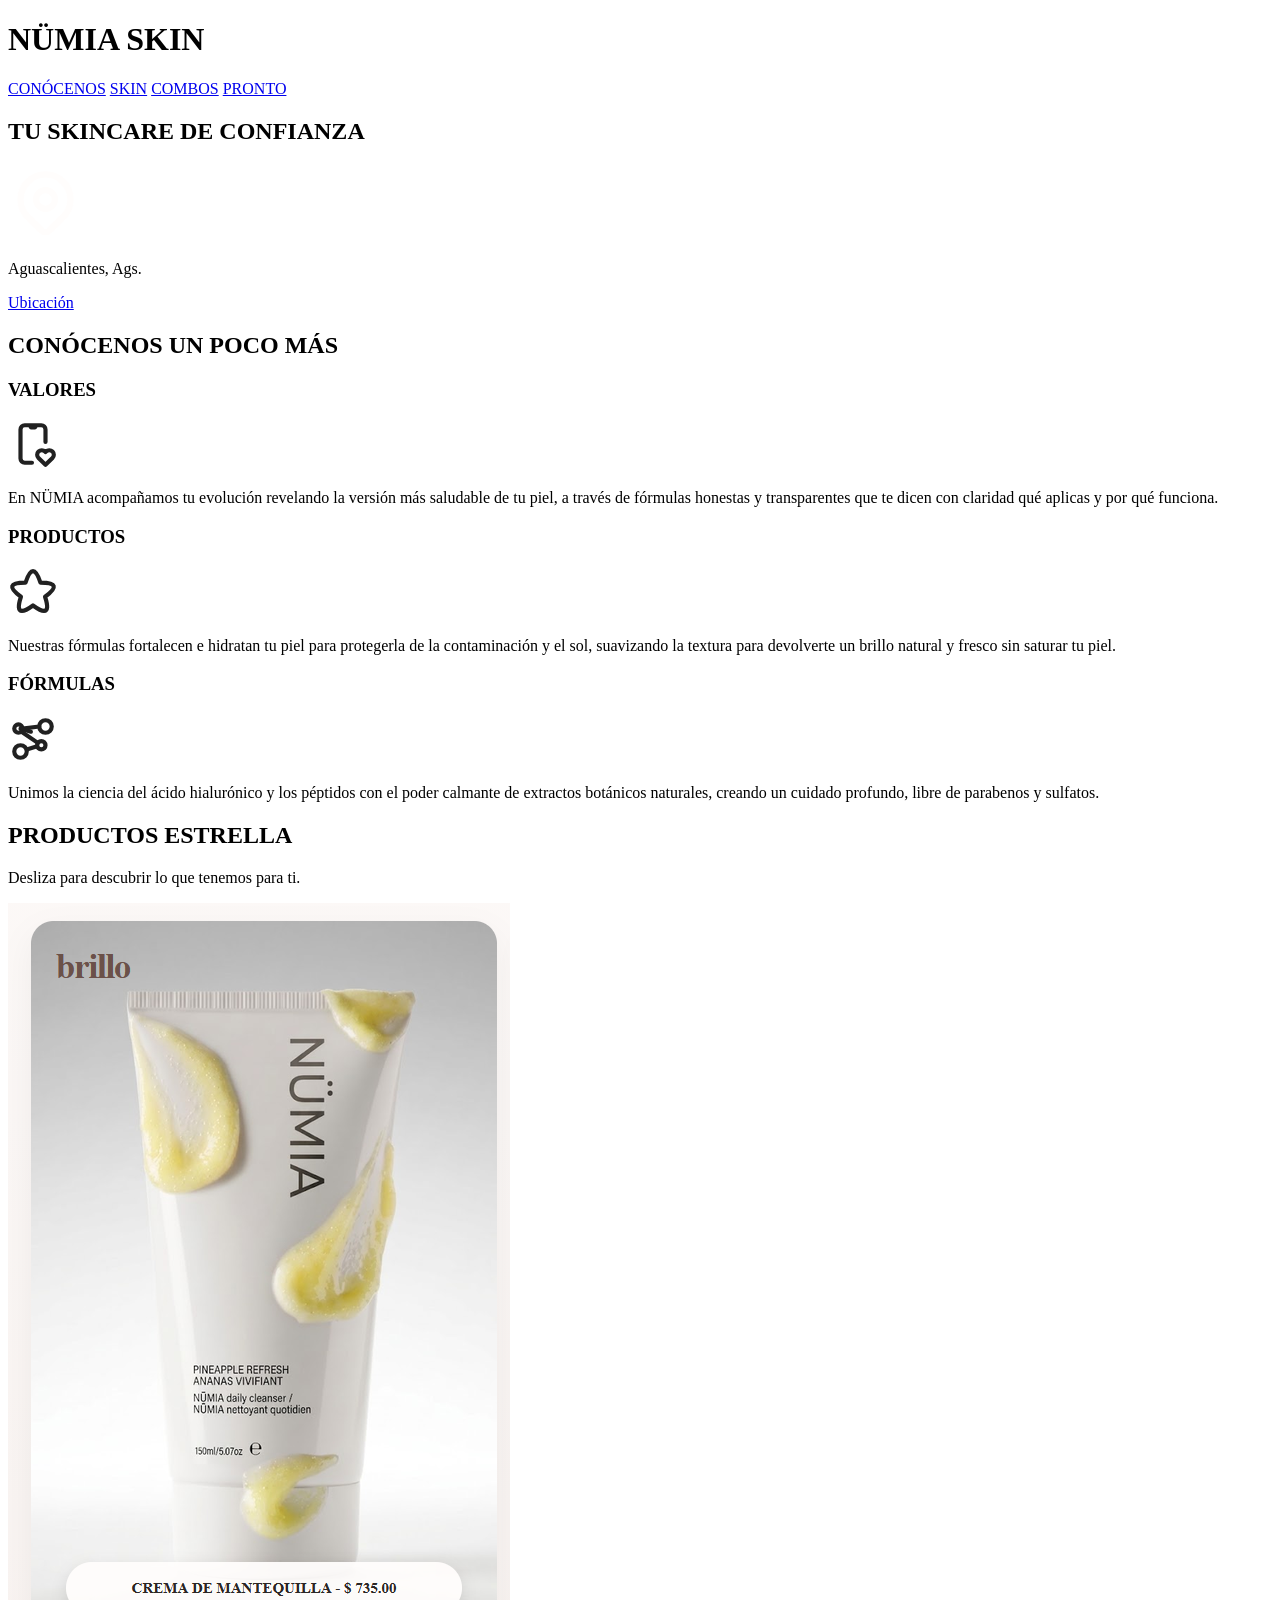
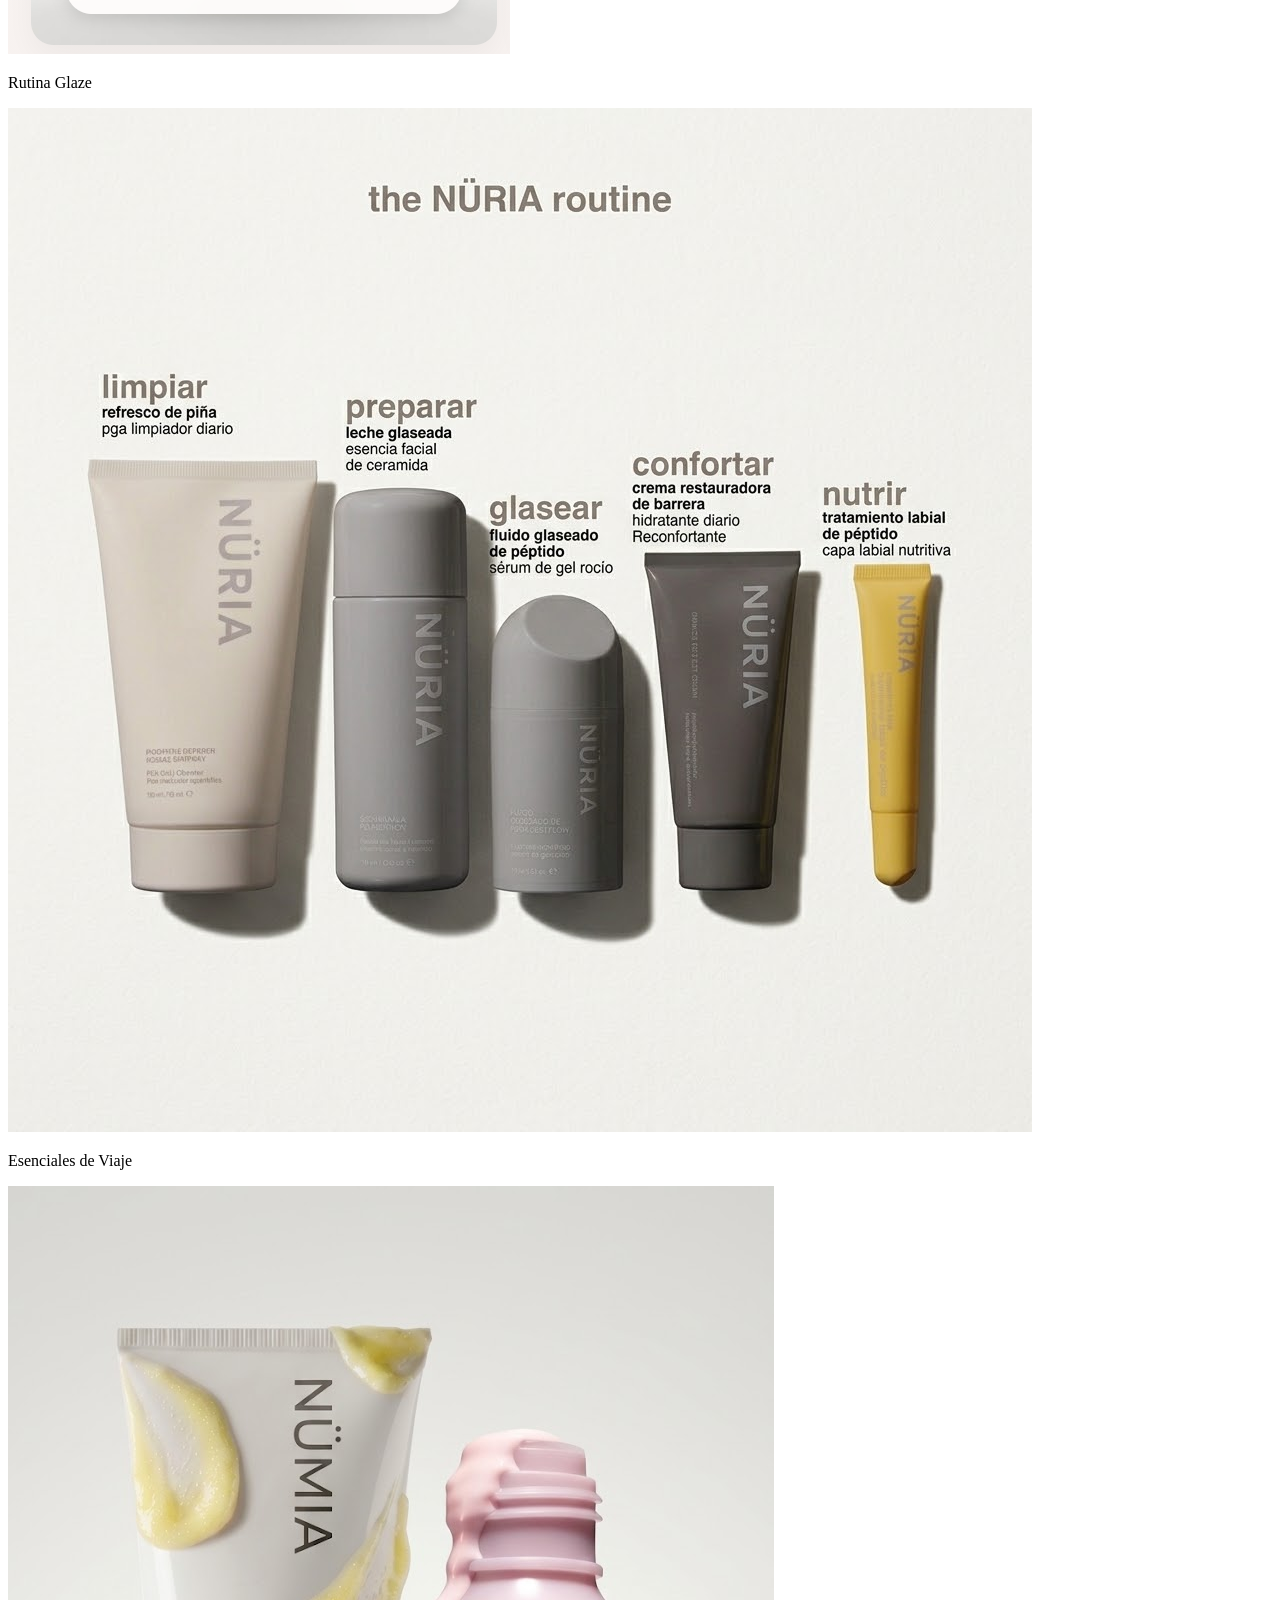
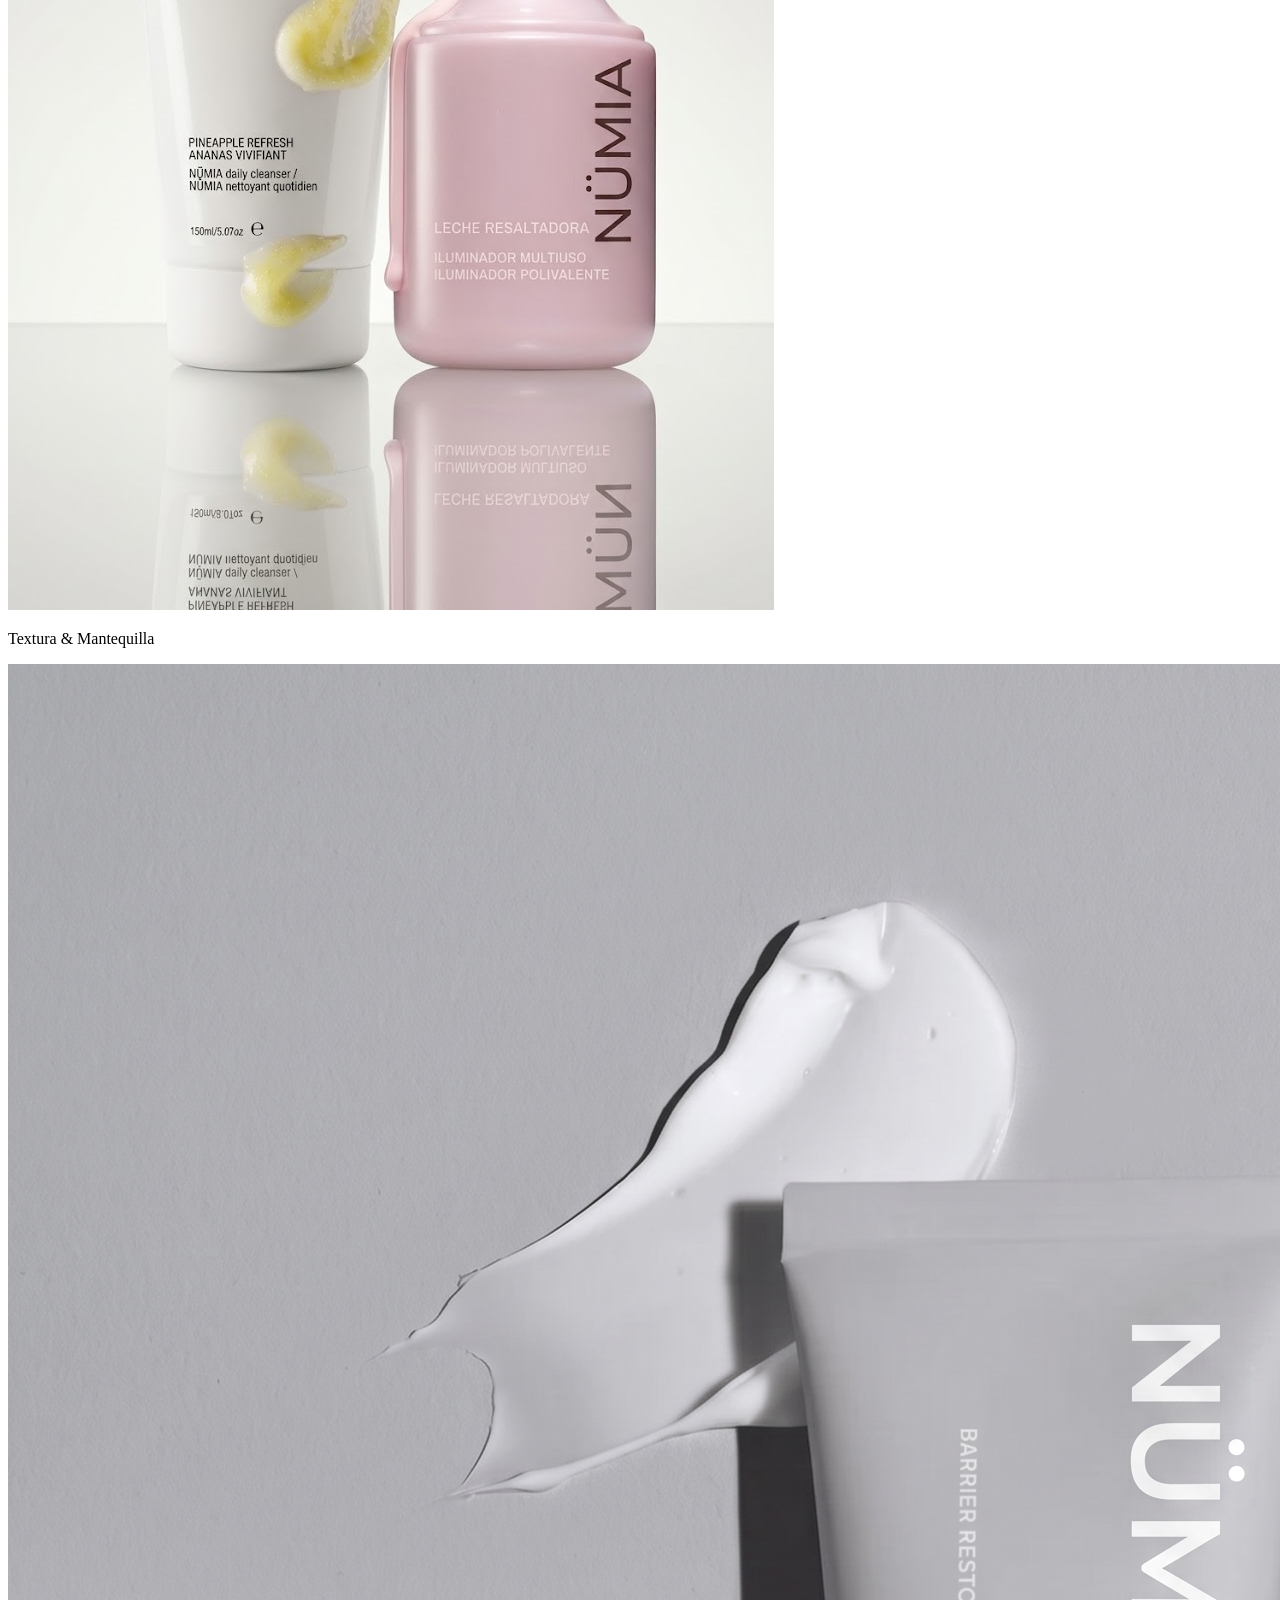
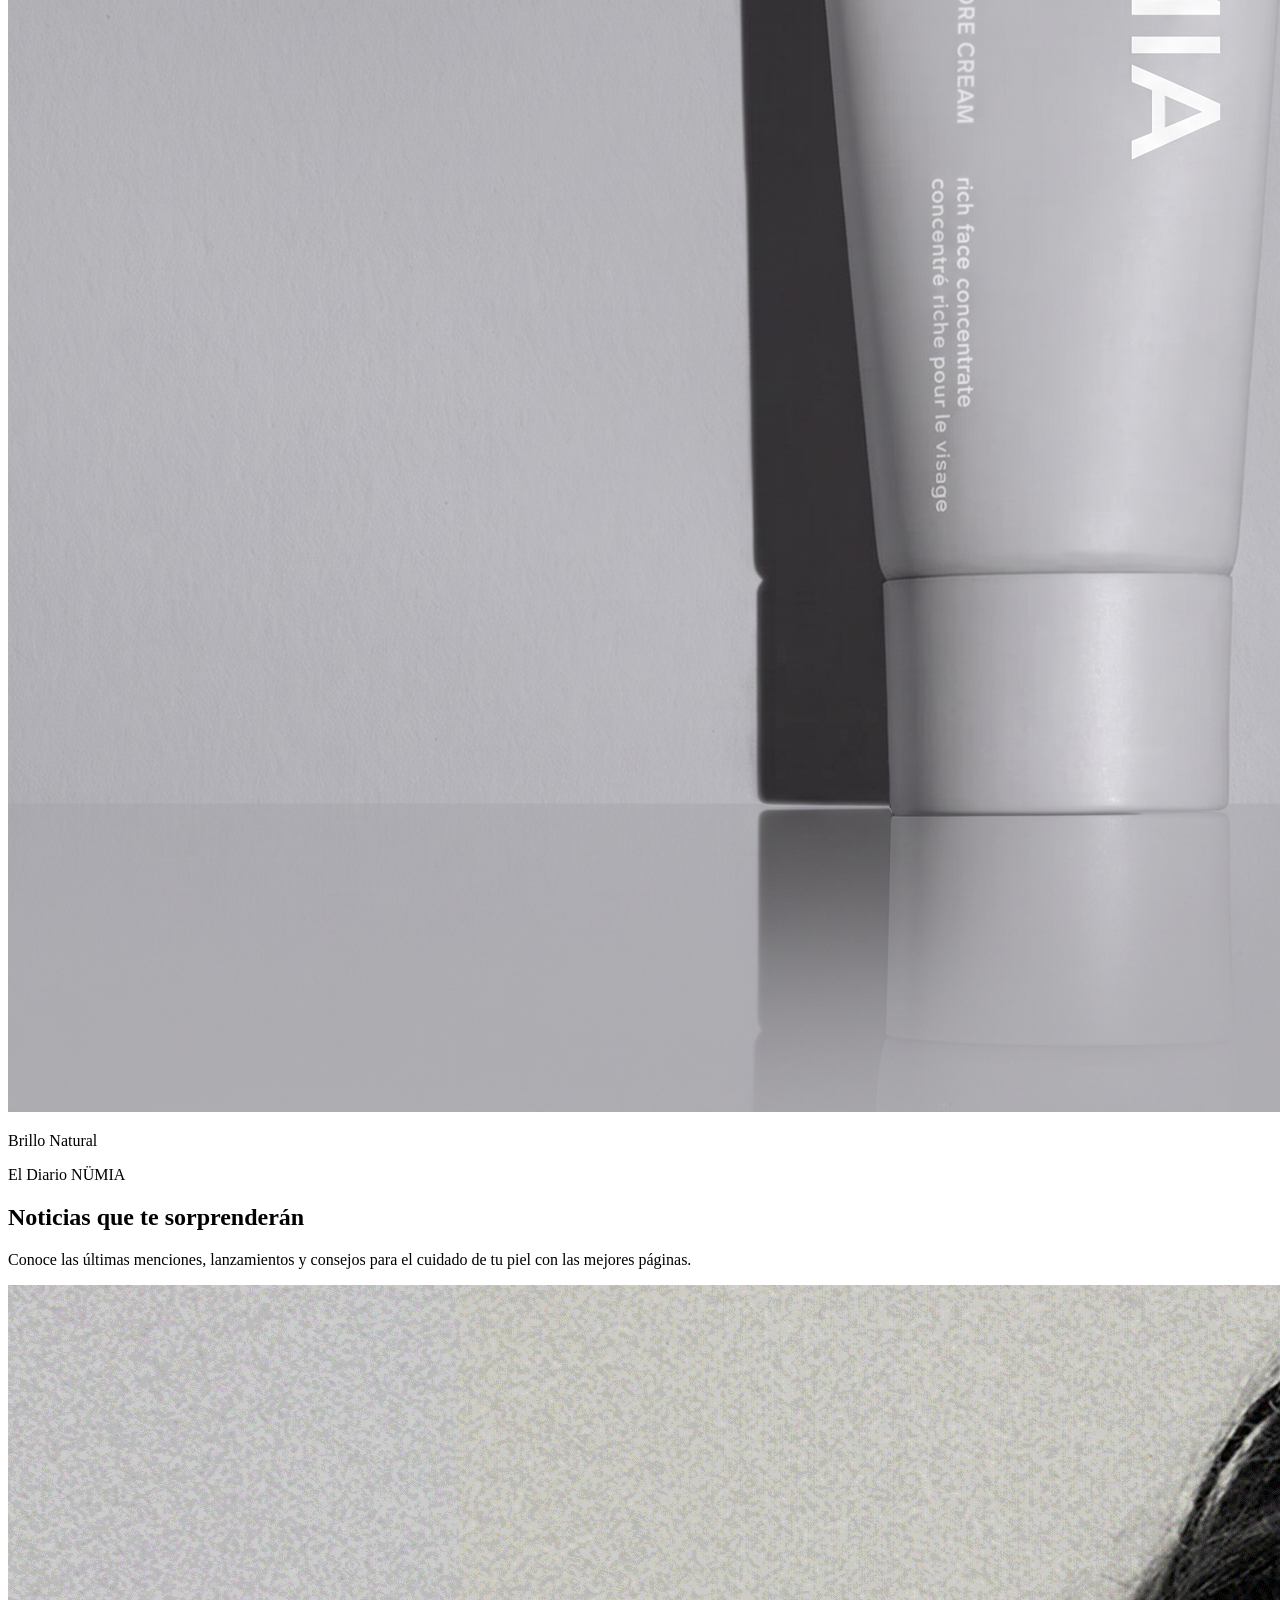
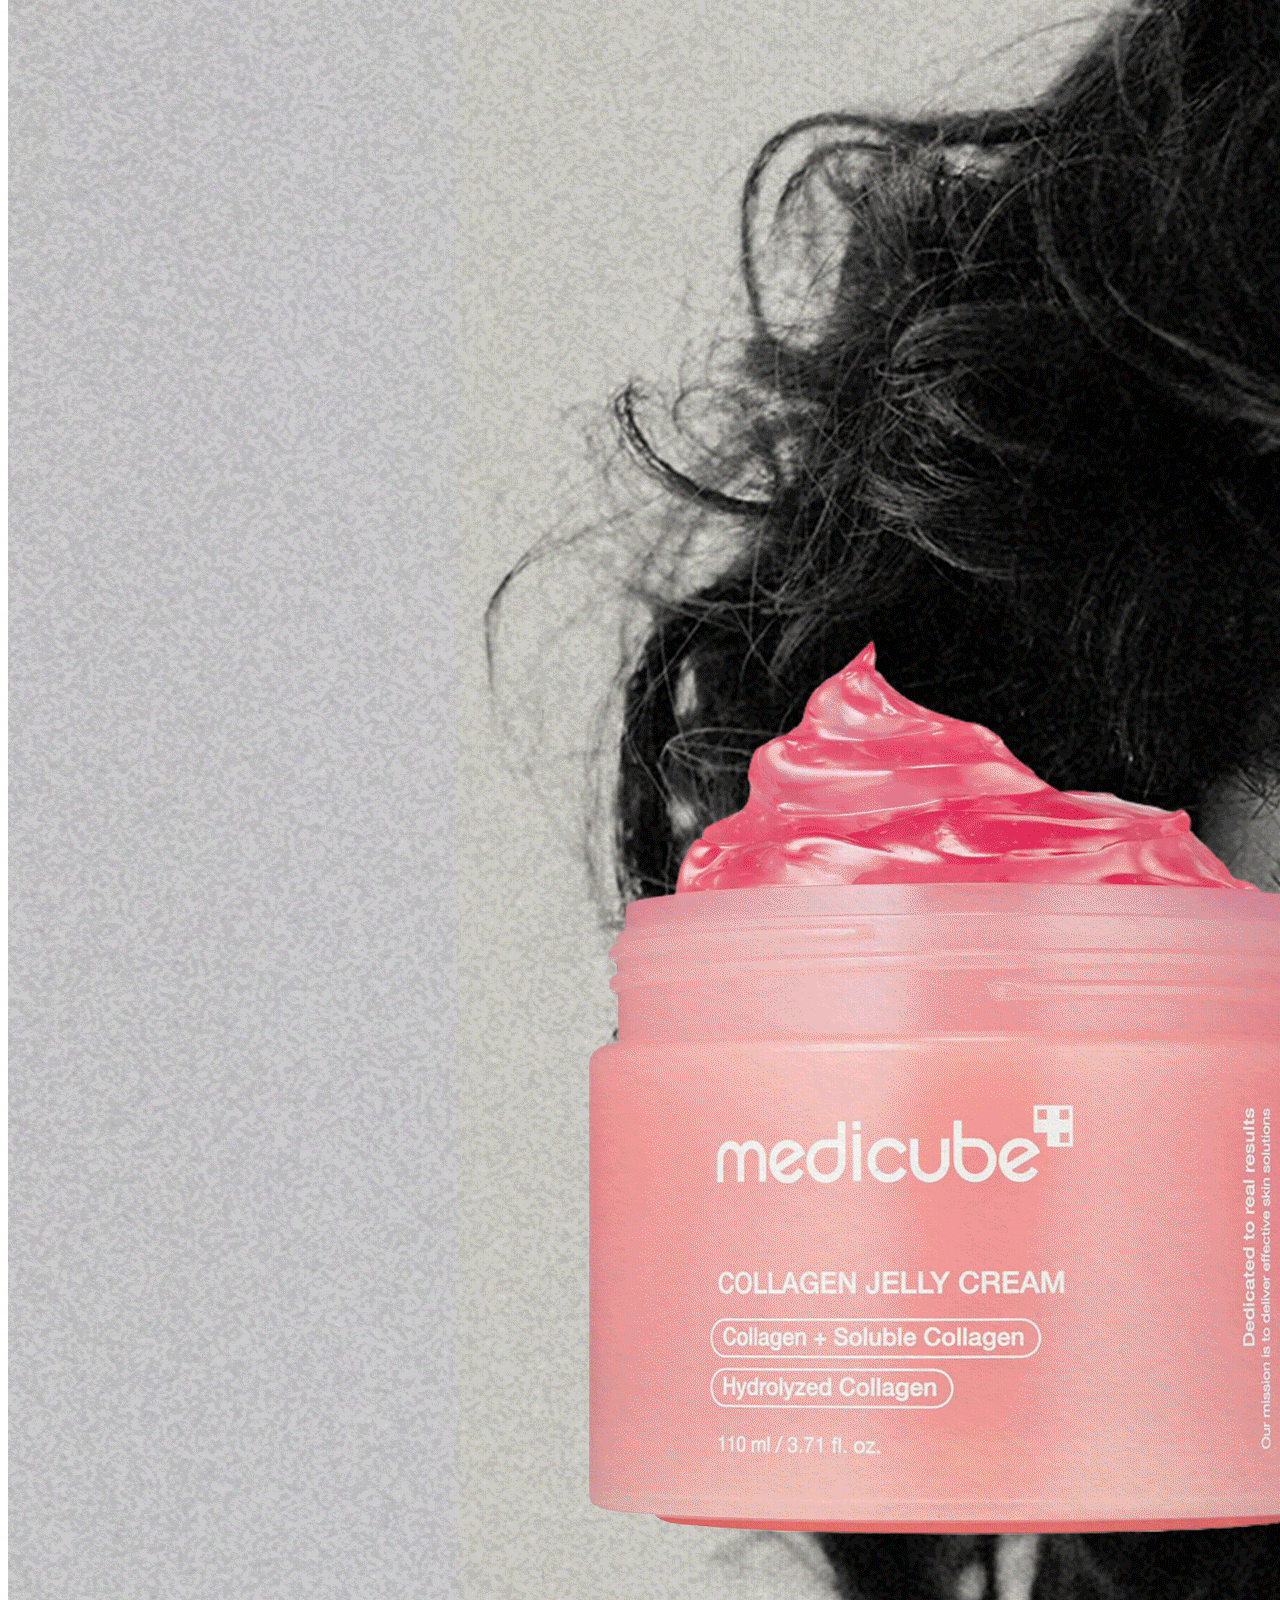
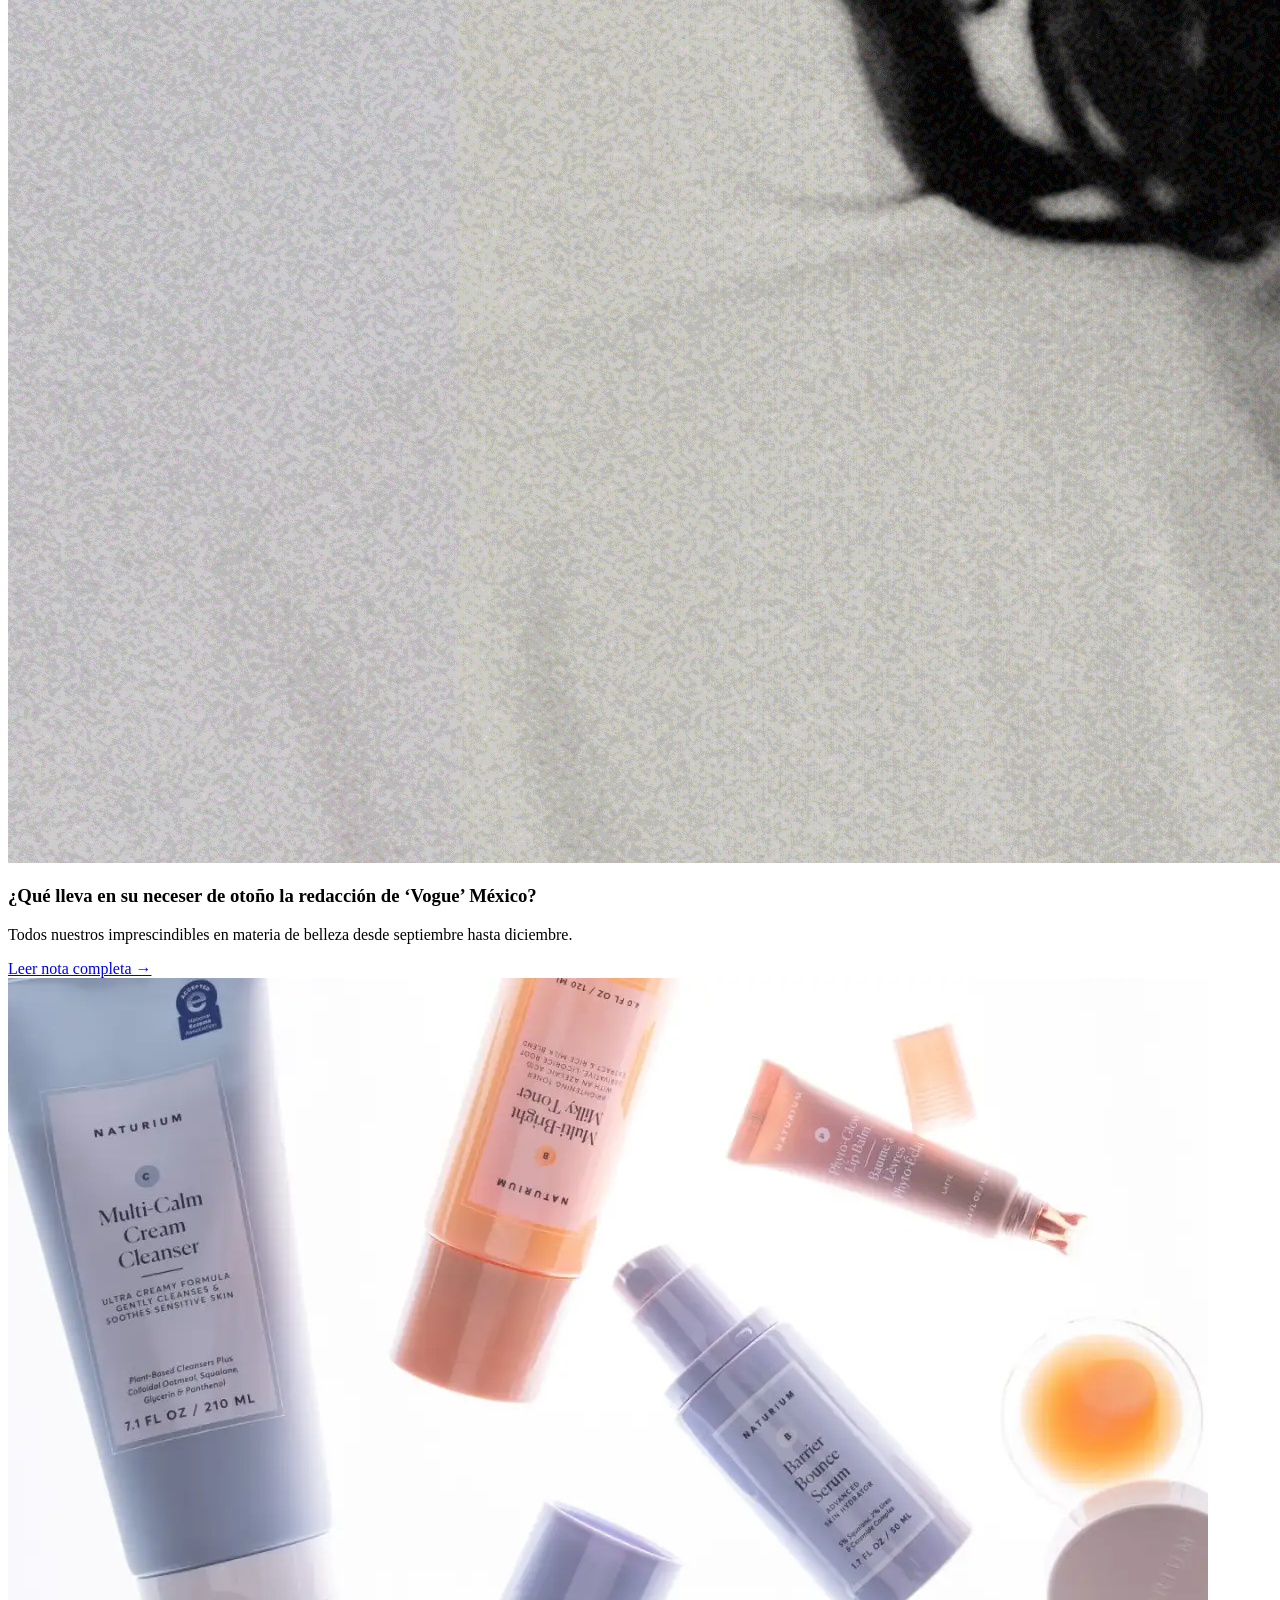
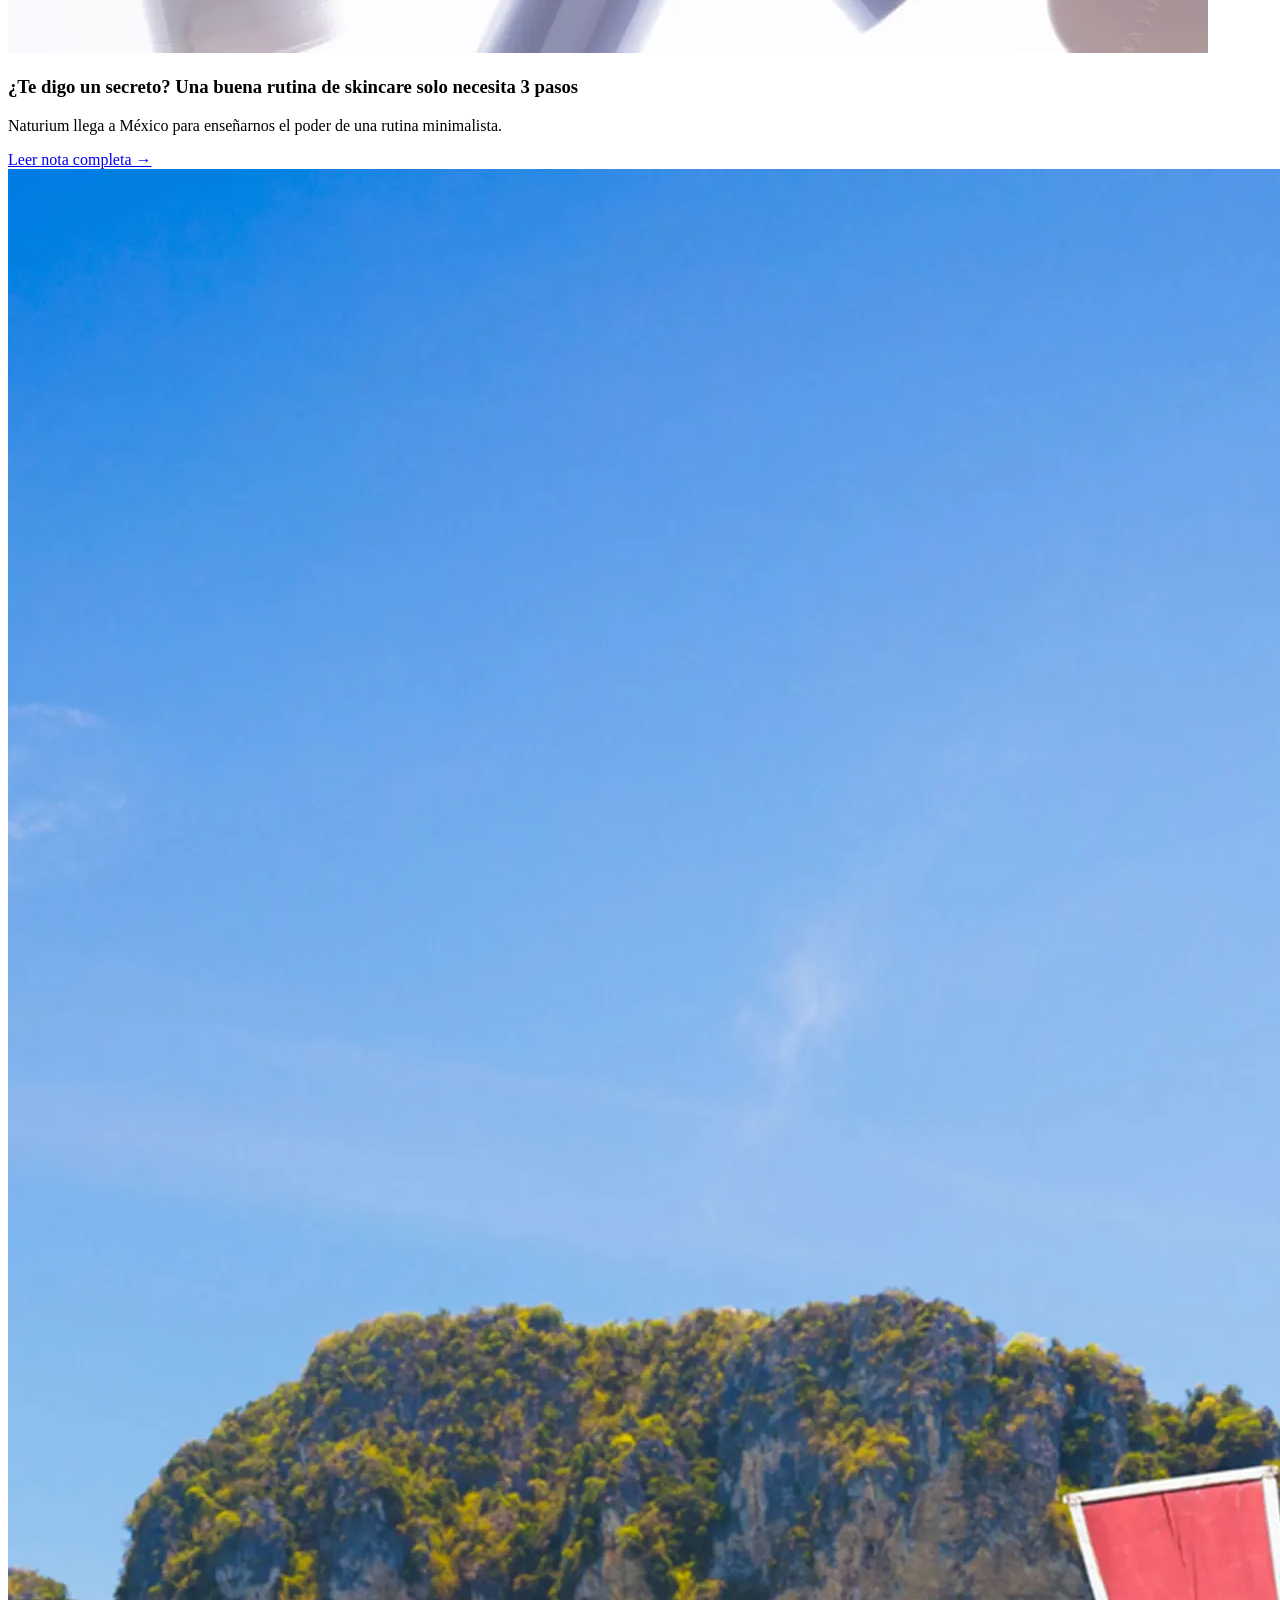
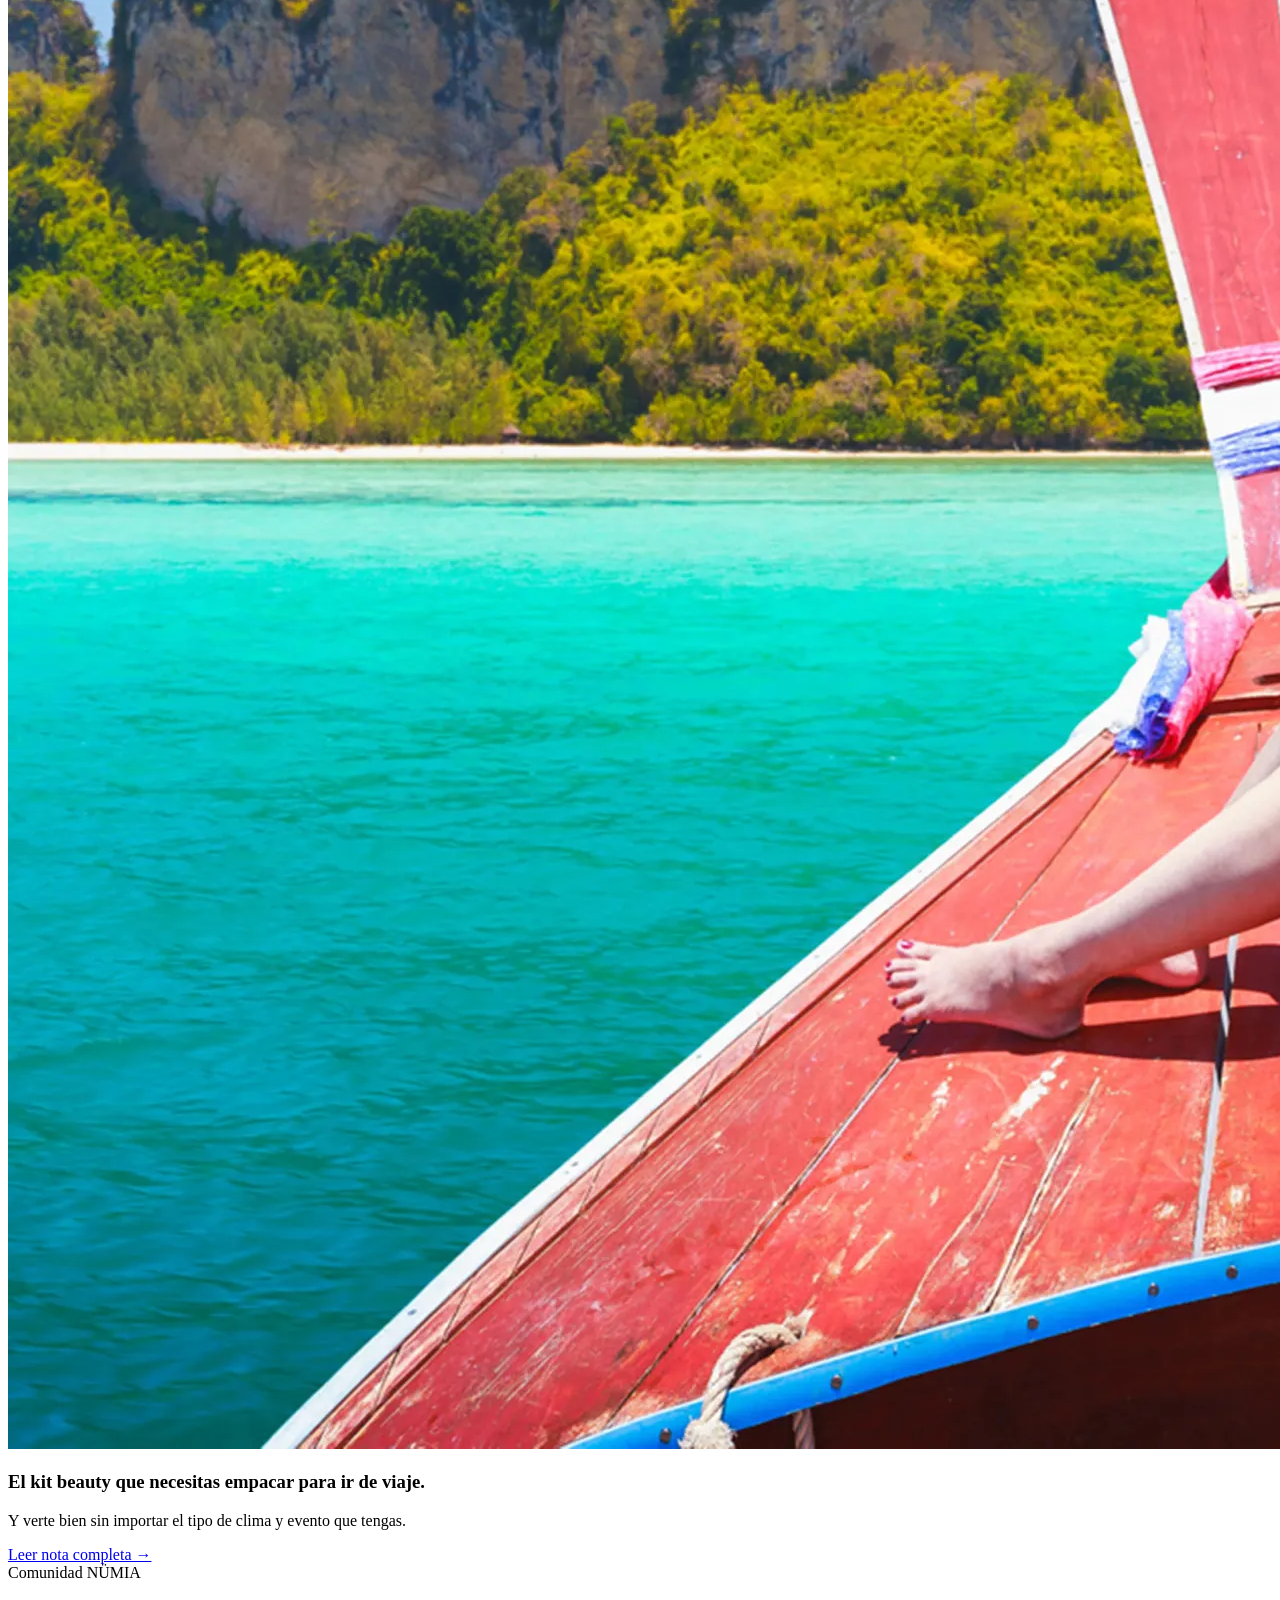
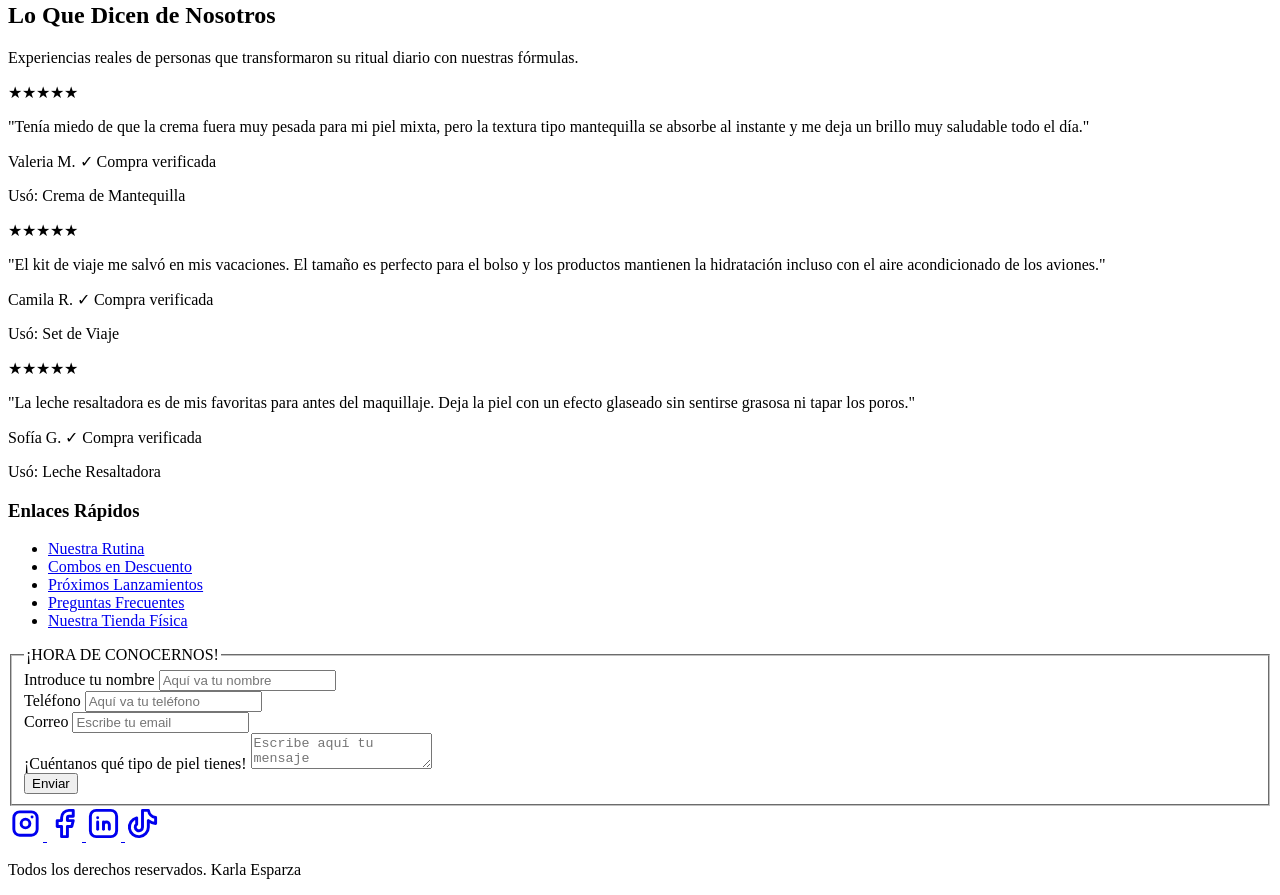
==== index.html @ ba47100b "Update print statement from 'Hello' to 'Goodbye'" ====
<!DOCTYPE html>
<html lang="es">
<head>
    <meta charset="UTF-8">
    <!-- este pues vendria siendo para que se ponga al ancho de cualquier pantalla como celular o compu -->
    <meta name="viewport" content="width=device-width, initial-scale=1.0">
    <title>NÜMIA SKIN - Cuidado Facial Esencial</title>
    <!-- link es la etiqueta que conecta este html con la hoja de estilos de css para que agarre todos los colores y diseños que puse -->
    <link rel="stylesheet" href="CSS/styles.css">
</head>
<body> 

    <!-- header es lo principal de la pagina y la puse en la parte de mero arriba para la identidad -->
    <header>
        <!-- h1 es el titulo principal y mas grandote de toda la pagina para que se vea el nombre de la marca -->
        <h1 class="titulo">
            NÜMIA 
            <!-- span es una etiqueta de texto en linea que sirve para separar la palabra skin y cambiarle el tamaño sin que se baje de renglon -->
            <span> SKIN </span>
        </h1>
    </header>

    <!-- div con clase nav-bg es la caja que pinta toda la franja de color beige detras del menu -->
    <div class="nav-bg">
        <!-- nav es la etiqueta de navegacion que envuelve toda la barra donde puse los enlaces principales -->
        <nav class="navegacion-principal contenedor">
            <!-- las etiquetas a con href son los enlaces interactivos a los que les picas para irte a las demas paginas -->
            <a href="index.html">CONÓCENOS</a>
            <a href="pages/SKIN.html">SKIN</a>
            <a href="pages/COMBOS.html">COMBOS</a>
            <a href="pages/PRONTO.html">PRONTO</a>
        </nav>
    </div> 

    <!-- main es la etiqueta que guarda todo el contenido mas importante -->
    <main>
        <!-- section hero es la seccion de la portada principal grandota con la foto de fondo-->
        <section class="hero">
            <!-- contenido hero es la caja negra transparente para que el texto de encima no se pierda con la imagen  -->
            <div class="contenido-hero">
                <!-- h2 es el subtitulo grande que puse centrado para la frase principal de confianza -->
                <h2 class="subtitulo">TU SKINCARE DE CONFIANZA</h2>

                <!-- svg es el  icono de ubicacion para que se vea clarito en cualquier pantalla -->
                <svg xmlns="http://www.w3.org/2000/svg" width="75" height="75" viewBox="0 0 24 24" fill="none" stroke="#FFFDFC" stroke-width="2" stroke-linecap="round" stroke-linejoin="round" class="icon icon-tabler icons-tabler-outline icon-tabler-map-pin"><path stroke="none" d="M0 0h24v24H0z" fill="none" /><path d="M9 11a3 3 0 1 0 6 0a3 3 0 0 0 -6 0" /><path d="M17.657 16.657l-4.243 4.243a2 2 0 0 1 -2.827 0l-4.244 -4.243a8 8 0 1 1 11.314 0" /></svg>
                
                <!-- p es texto normal de parrafo para poner la ciudad de aguascalientes en color blanco -->
                <p class="place">Aguascalientes, Ags.</p>
                <!-- este boton es un enlace que te abre la ubicacion exacta en google maps en una pestaña de ubicacion-->
                <a href="https://maps.app.goo.gl/GEkenirEZV4ZG7DV7" class="place boton" target="_blank" rel="noopener">Ubicación</a>
            </div>
        </section>

        <!-- seccion con el cuadro blanco con sombra y el margen mb-5 para que no se pegue con lo de abajo -->
        <section class="contenedor sombra mb-5">
            <!-- subtitulo h2 centrado para presentar la parte de conocenos -->
            <h2>CONÓCENOS UN POCO MÁS</h2>

            <!-- servicios es la caja grid que pone una sola columna en celular y tres columnas en computadora-->
            <div class="servicios">
                <!-- article es la tarjeta individual para el primer valor de la marca -->
                <article class="servicio">
                    <!-- h3 es el titulo chico de la tarjeta para valores -->
                    <h3>VALORES</h3>
                    <!-- div icono es el circulo redondito crema donde puse adentro el dibujo -->
                    <div class="icono">
                        <!-- svg del telefono con corazon para representar los valores y la atencion -->
                        <svg xmlns="http://www.w3.org/2000/svg" width="50" height="50" viewBox="0 0 24 24" fill="none" stroke="#212121" stroke-width="2" stroke-linecap="round" stroke-linejoin="round" class="icon icon-tabler icons-tabler-outline icon-tabler-device-mobile-heart">
                            <path stroke="none" d="M0 0h24v24H0z" fill="none" />
                            <path d="M11.5 21h-3.5a2 2 0 0 1 -2 -2v-14a2 2 0 0 1 2 -2h8a2 2 0 0 1 2 2v6" />
                            <path d="M11 4h2" />
                            <path d="M18 22l3.35 -3.284a2.143 2.143 0 0 0 .005 -3.071a2.242 2.242 0 0 0 -3.129 -.006l-.224 .22l-.223 -.22a2.242 2.242 0 0 0 -3.128 -.006a2.143 2.143 0 0 0 -.006 3.071l3.355 3.296" />
                        </svg>
                    </div>
                    <!-- p es la descripcion de los valores con el interlineado comodo para leer -->
                    <p>En NÜMIA acompañamos tu evolución revelando la versión más saludable de tu piel, a través de fórmulas honestas y transparentes que te dicen con claridad qué aplicas y por qué funciona.</p>
                </article>

                <!-- article para la segunda tarjeta individual de la propuesta de productos -->
                <article class="servicio">
                    <!-- titulo h3 de productos para mantener el mismo orden -->
                    <h3>PRODUCTOS</h3>
                    <div class="icono">
                        <!-- icono svg de estrella para los productos -->
                        <svg xmlns="http://www.w3.org/2000/svg" width="50" height="50" viewBox="0 0 24 24" fill="none" stroke="#212121" stroke-width="2" stroke-linecap="round" stroke-linejoin="round" class="icon icon-tabler icons-tabler-outline icon-tabler-carambola">
                            <path stroke="none" d="M0 0h24v24H0z" fill="none" />
                            <path d="M17.286 21.09q -1.69 .001 -5.288 -2.615q -3.596 2.617 -5.288 2.616q -2.726 0 -.495 -6.8q -9.389 -6.775 2.135 -6.775h.076q 1.785 -5.516 3.574 -5.516q 1.785 0 3.574 5.516h.076q 11.525 0 2.133 6.774q 2.23 6.802 -.497 6.8" />
                        </svg>
                    </div>
                    <!-- parrafo que explica como cuidan la piel los productos -->
                    <p>Nuestras fórmulas fortalecen e hidratan tu piel para protegerla de la contaminación y el sol, suavizando la textura para devolverte un brillo natural y fresco sin saturar tu piel.</p>
                </article>

                <!-- article es para separar de las formulas -->
                <article class="servicio">
                    <!-- h3 de formulas -->
                    <h3>FÓRMULAS</h3>
                    <div class="icono">
                        <svg xmlns="http://www.w3.org/2000/svg" width="50" height="50" viewBox="0 0 24 24" fill="none" stroke="#212121" stroke-width="2" stroke-linecap="round" stroke-linejoin="round" class="icon icon-tabler icons-tabler-outline icon-tabler-chart-dots-3">
                            <path stroke="none" d="M0 0h24v24H0z" fill="none" />
                            <path d="M3 7a2 2 0 1 0 4 0a2 2 0 1 0 -4 0" />
                            <path d="M14 15a2 2 0 1 0 4 0a2 2 0 1 0 -4 0" />
                            <path d="M15 6a3 3 0 1 0 6 0a3 3 0 1 0 -6 0" />
                            <path d="M3 18a3 3 0 1 0 6 0a3 3 0 1 0 -6 0" />
                            <path d="M6 7l5 1.5" /> 
                            <path d="M9 17l5 -1.5" />
                            <path d="M6.5 8.5l7.81 5.37" />
                            <path d="M7 7l8 -1" />
                        </svg>
                    </div>
                    <p>Unimos la ciencia del ácido hialurónico y los péptidos con el poder calmante de extractos botánicos naturales, creando un cuidado profundo, libre de parabenos y sulfatos.</p>
                </article>
            </div>
        </section>

        <!-- seccion del carrusel de productos estrella  -->
        <section class="contenedor seccion-carrusel mb-5">
            <!-- titulo h2 centrado usando la clase de utilidad text-center -->
            <h2 class="text-center">PRODUCTOS ESTRELLA</h2>
            <!-- parrafo centrado con texto en tono cafe bajito -->
            <p class="text-center text-muted mb-4">Desliza para descubrir lo que tenemos para ti.</p>

            <!-- carrusel-contenedor es la caja que envuelve la tira que desliza -->
            <div class="carrusel-contenedor">
                <!-- carrusel pista es la fila horizontal con scroll que te deja deslizar las fotos de lado a lado -->
                <div class="carrusel-pista">
                    <!-- cada slide es un article que funciona como una tarjeta del carrusel -->
                    <article class="carrusel-slide">
                        <!-- img es la foto del producto que se adapta a todo el alto sin deformarse -->
                        <img src="img/TARJETA1.png" alt="Rutina Glaze">
                        <!-- carrusel-info es la franja de abajo de la imagen -->
                        <div class="carrusel-info">
                            <!-- parrafo con el nombre del producto en color blanco -->
                            <p class="carrusel-titulo">Rutina Glaze</p>
                        </div>
                    </article>

                    <!-- tarjeta del segundo producto del carrusel -->
                    <article class="carrusel-slide">
                        <img src="img/COMBOSKIT1.jpg" alt="Esenciales de Viaje">
                        <div class="carrusel-info">
                            <p class="carrusel-titulo">Esenciales de Viaje</p>
                        </div>
                    </article>

                    <!-- tarjeta del tercer producto del carrusel -->
                    <article class="carrusel-slide">
                        <img src="img/COMBOSKIT2.jpg" alt="Textura y Mantequilla">
                        <div class="carrusel-info">
                            <p class="carrusel-titulo">Textura & Mantequilla</p>
                        </div>
                    </article>

                    <!-- tarjeta del cuarto producto del carrusel -->
                    <article class="carrusel-slide">
                        <img src="img/TARJETA4.jpg" alt="Brillo Natural">
                        <div class="carrusel-info">
                            <p class="carrusel-titulo">Brillo Natural</p>
                        </div>
                    </article>
                </div>
            </div>
        </section>

        <!-- seccion para el diario numia y las notas -->
        <section class="contenedor seccion-noticias mb-5">
            <div class="text-center mb-4">
                <span class="subetiqueta uppercase text-bold">El Diario NÜMIA</span>
                <!-- titulo h2 de la seccion de noticias -->
                <h2>Noticias que te sorprenderán</h2>
                <p class="text-muted max-w-60 mx-auto">Conoce las últimas menciones, lanzamientos y consejos para el cuidado de tu piel con las mejores páginas.</p>
            </div>

            <!-- grid que acomoda las tres tarjetas de noticias en columnas -->
            <div class="grid-noticias">
                <!-- article para la primera noticia de revista -->
                <article class="tarjeta-noticia">
                    <!-- caja donde va la foto recortada arriba con esquinas redondeadas -->
                    <div class="noticia-img">
                        <!-- gif o imagen que llena todo el espacio sin deformarse -->
                        <img src="img/NOTICIA1.gif" alt="Mención en revista">
                    </div>
                    <!-- noticia cuerpo es el contenedor blanco con el texto y el enlace -->
                    <div class="noticia-cuerpo">
                        <!-- h3 con el titulo de la nota de vogue -->
                        <h3 class="noticia-titulo">¿Qué lleva en su neceser de otoño la redacción de ‘Vogue’ México?</h3>
                        <!-- resumen de la nota en letra mas chica -->
                        <p class="noticia-resumen">Todos nuestros imprescindibles en materia de belleza desde septiembre hasta diciembre.</p>
                        <!-- enlace directo al articulo original que abre en otra pestaña con target blank -->
                        <a href="https://www.vogue.es/articulos/neceser-otono-vogue-productos-favoritos-belleza" class="noticia-link" target="_blank" rel="noopener">Leer nota completa →</a>
                    </div>
                </article>

                <!-- article para la segunda noticia de elle -->
                <article class="tarjeta-noticia">
                    <div class="noticia-img">
                        <img src="img/NOTICIA2.webp" alt="Lanzamiento de producto">
                    </div>
                    <div class="noticia-cuerpo">
                        <h3 class="noticia-titulo">¿Te digo un secreto? Una buena rutina de skincare solo necesita 3 pasos</h3>
                        <p class="noticia-resumen">Naturium llega a México para enseñarnos el poder de una rutina minimalista.</p>
                        <a href="https://elle.mx/belleza/2026/09/09/te-digo-un-secreto-una-buena-rutina-de-skincare-solo-necesita-3-pasos" class="noticia-link" target="_blank" rel="noopener">Leer nota completa →</a>
                    </div>
                </article>

                <!-- article para la tercera noticia del kit de viaje -->
                <article class="tarjeta-noticia">
                    <div class="noticia-img">
                        <img src="img/NOTICIA3.webp" alt="Nuevo set de viaje">
                    </div>
                    <div class="noticia-cuerpo">
                        <h3 class="noticia-titulo">El kit beauty que necesitas empacar para ir de viaje.</h3>
                        <p class="noticia-resumen">Y verte bien sin importar el tipo de clima y evento que tengas.</p>
                        <a href="https://www.vogue.mx/belleza/editors-pick/articulos/kit-de-belleza-para-viaje-productos/14223" class="noticia-link" target="_blank" rel="noopener">Leer nota completa →</a>
                    </div>
                </article>
            </div>
        </section>

        <!-- seccion de personas que ya probaron los productos -->
        <section class="contenedor seccion-testimonios mb-5">
            <!-- encabezado de la seccion -->
            <div class="text-center mb-4">
                <span class="subetiqueta uppercase text-bold">Comunidad NÜMIA</span>
                <h2>Lo Que Dicen de Nosotros</h2>
                <p class="text-muted max-w-60 mx-auto">Experiencias reales de personas que transformaron su ritual diario con nuestras fórmulas.</p>
            </div>

            <div class="grid-testimonios">
                <!-- article de la primera tarjeta de testimonio -->
                <article class="tarjeta-testimonio">
                    <div class="testimonio-estrellas">★★★★★</div>
                    <!-- parrafo en cursiva con la opinion de la clienta -->
                    <p class="testimonio-texto">"Tenía miedo de que la crema fuera muy pesada para mi piel mixta, pero la textura tipo mantequilla se absorbe al instante y me deja un brillo muy saludable todo el día."</p>
                    <!-- testimonio-autor es la cajita de abajo con la linea de separacion -->
                    <div class="testimonio-autor">
                        <p class="autor-nombre">Valeria M. <span class="verificado">✓ Compra verificada</span></p>
                        <!-- texto chico que dice cual producto fue el que uso -->
                        <p class="producto-usado">Usó: Crema de Mantequilla</p>
                    </div>
                </article>

                <article class="tarjeta-testimonio">
                    <div class="testimonio-estrellas">★★★★★</div>
                    <p class="testimonio-texto">"El kit de viaje me salvó en mis vacaciones. El tamaño es perfecto para el bolso y los productos mantienen la hidratación incluso con el aire acondicionado de los aviones."</p>
                    <div class="testimonio-autor">
                        <p class="autor-nombre">Camila R. <span class="verificado">✓ Compra verificada</span></p>
                        <p class="producto-usado">Usó: Set de Viaje</p>
                    </div>
                </article>

                <article class="tarjeta-testimonio">
                    <div class="testimonio-estrellas">★★★★★</div>
                    <p class="testimonio-texto">"La leche resaltadora es de mis favoritas para antes del maquillaje. Deja la piel con un efecto glaseado sin sentirse grasosa ni tapar los poros."</p>
                    <div class="testimonio-autor">
                        <p class="autor-nombre">Sofía G. <span class="verificado">✓ Compra verificada</span></p>
                        <p class="producto-usado">Usó: Leche Resaltadora</p>
                    </div>
                </article>
            </div>
        </section>

        <!-- aside es la barra complementaria de enlaces rapidos que va antes de terminar el main -->
        <aside class="contenedor aside-horizontal mb-5">
            <!-- caja con fondo crema oscuro y borde cafe -->
            <div class="aside-horizontal__contenedor">
                <!-- titulo en mayusculas para enlaces rapidos -->
                <h3 class="aside-horizontal__titulo">Enlaces Rápidos</h3>
                <!-- ul es la lista desordenada donde acomode los enlaces en una sola linea horizontal -->
                <ul class="aside-horizontal__lista">
                    <!-- cada li es un elemento de la lista sin viñetas con su enlace a -->
                    <li><a href="pages/SKIN.html">Nuestra Rutina</a></li>
                    <li><a href="pages/COMBOS.html">Combos en Descuento</a></li>
                    <li><a href="pages/PRONTO.html">Próximos Lanzamientos</a></li>
                    <li><a href="pages/SKIN.html#preguntas">Preguntas Frecuentes</a></li>
                    <li><a href="https://maps.app.goo.gl/GEkenirEZV4ZG7DV7" target="_blank" rel="noopener">Nuestra Tienda Física</a></li>
                </ul>
            </div>
        </aside>
    </main>
      <!-- seccion para el formulario de contacto de la tienda -->
        <section class="contenedor seccion-formulario mb-5">
            <!-- form es el formulario completo donde las clientas llenan sus datos -->
            <form class="formulario">
                <!-- fieldset es la caja que agrupa todos los campos para que se vean ordenados y sin bordes feos -->
                <fieldset>
                    <!-- legend es el titulo  del formulario que sale centrado en negritas y mayusculas -->
                    <legend>¡HORA DE CONOCERNOS!</legend>

                    <!-- caja contenedora para ordenar los renglones del formulario -->
                    <div class="contenedor-campos">
                        <div class="campo">
                            <!-- label es el letrero que le dice al usuario que escriba su nombre -->
                            <label>Introduce tu nombre</label>
                            <!-- input tipo texto es el recuadro blanco para escribir con require para que sea obligatorio -->
                            <input type="text" class="input-text" placeholder="Aquí va tu nombre" required>
                        </div>

                        <!-- campo para el numero telefonico -->
                        <div class="campo">
                            <label>Teléfono</label>
                            <!-- input tipo tel para que en el celular salga el teclado numerico -->
                            <input class="input-text" type="tel" placeholder="Aquí va tu teléfono">
                        </div>

                        <!-- campo para el correo electronico -->
                        <div class="campo">
                            <label>Correo</label>
                            <!-- input tipo email que revisa solito que lleve arroba y punto -->
                            <input class="input-text" type="email" placeholder="Escribe tu email" required>
                        </div>

                        <!-- campo para el mensaje del tipo de piel -->
                        <div class="campo">
                            <label>¡Cuéntanos qué tipo de piel tienes!</label>
                            <!-- textarea es la caja de texto mas grande para mensajes largos que se puede jalar hacia abajo -->
                            <textarea class="input-text" placeholder="Escribe aquí tu mensaje"></textarea>
                        </div>

                        <!-- div que contiene el boton de enviar -->
                        <div class="enviar">
                            <!-- input tipo submit es el boton grandote que ocupa todo el ancho con w-100 para mandar el formulario -->
                            <input type="submit" class="boton w-100" value="Enviar">
                        </div>
                    </div>
                </fieldset>
            </form>
        </section>

    <!-- footer es lo de mero a abajo donde estan todas mis redes sociales-->
    <footer>
        <div class="Redes-Sociales">
            <!-- enlace de instagram con icono svg que brinca hacia arriba al pasar el cursor -->
            <a href="https://www.instagram.com/esparzaaragon" aria-label="Instagram">
                <svg xmlns="http://www.w3.org/2000/svg" width="35" height="35" viewBox="0 0 24 24" fill="none" stroke="currentColor" stroke-width="2" stroke-linecap="round" stroke-linejoin="round" class="icon icon-tabler icons-tabler-brand-instagram"><path stroke="none" d="M0 0h24v24H0z" fill="none"/><path d="M4 8a4 4 0 0 1 4 -4h8a4 4 0 0 1 4 4v8a4 4 0 0 1 -4 4h-8a4 4 0 0 1 -4 -4l0 -8"/><path d="M9 12a3 3 0 1 0 6 0a3 3 0 0 0 -6 0"/><path d="M16.5 7.5v.01"/></svg>
            </a>
            <!-- enlace de facebook -->
            <a href="https://www.facebook.com/share/1ZCRbCzk3D/" aria-label="Facebook">
                <svg xmlns="http://www.w3.org/2000/svg" width="35" height="35" viewBox="0 0 24 24" fill="none" stroke="currentColor" stroke-width="2" stroke-linecap="round" stroke-linejoin="round" class="icon icon-tabler icons-tabler-brand-facebook"><path stroke="none" d="M0 0h24v24H0z" fill="none"/><path d="M7 10v4h3v7h4v-7h3l1 -4h-4v-2a1 1 0 0 1 1 -1h3v-4h-3a5 5 0 0 0 -5 5v2h-3"/></svg>
            </a>
            <!-- enlace de linkedin -->
            <a href="https://www.linkedin.com/in/karla-daniela-esparza-aragon-255307413/" aria-label="LinkedIn">
                <svg xmlns="http://www.w3.org/2000/svg" width="35" height="35" viewBox="0 0 24 24" fill="none" stroke="currentColor" stroke-width="2" stroke-linecap="round" stroke-linejoin="round" class="icon icon-tabler icons-tabler-brand-linkedin"><path stroke="none" d="M0 0h24v24H0z" fill="none"/><path d="M8 11v5"/><path d="M8 8v.01"/><path d="M12 16v-5"/><path d="M16 16v-3a2 2 0 1 0 -4 0"/><path d="M3 7a4 4 0 0 1 4 -4h10a4 4 0 0 1 4 4v10a4 4 0 0 1 -4 4h-10a4 4 0 0 1 -4 -4l0 -10"/></svg>
            </a>
            <!-- enlace de tiktok -->
            <a href="https://www.tiktok.com/@karla_arag?_r=1&_t=ZS-998hCwXLI4e" aria-label="TikTok">
                <svg xmlns="http://www.w3.org/2000/svg" width="35" height="35" viewBox="0 0 24 24" fill="none" stroke="currentColor" stroke-width="2" stroke-linecap="round" stroke-linejoin="round" class="icon icon-tabler icons-tabler-brand-tiktok"><path stroke="none" d="M0 0h24v24H0z" fill="none"/><path d="M21 7.917v4.034a9.948 9.948 0 0 1 -5 -1.951v4.5a6.5 6.5 0 1 1 -8 -6.326v4.326a2.5 2.5 0 1 0 4 2v-11.5h4.083a6.005 6.005 0 0 0 4.917 4.917"/></svg>
            </a>
        </div>
        <p>Todos los derechos reservados. Karla Esparza</p>
    </footer>
<!-- section: Divide la página por temas grandes, article: Es la unidad individual dentro de esa sección, div: Es una caja sin significado se usa para diseño visual, colores o acomodo. -->
</body>
</html>
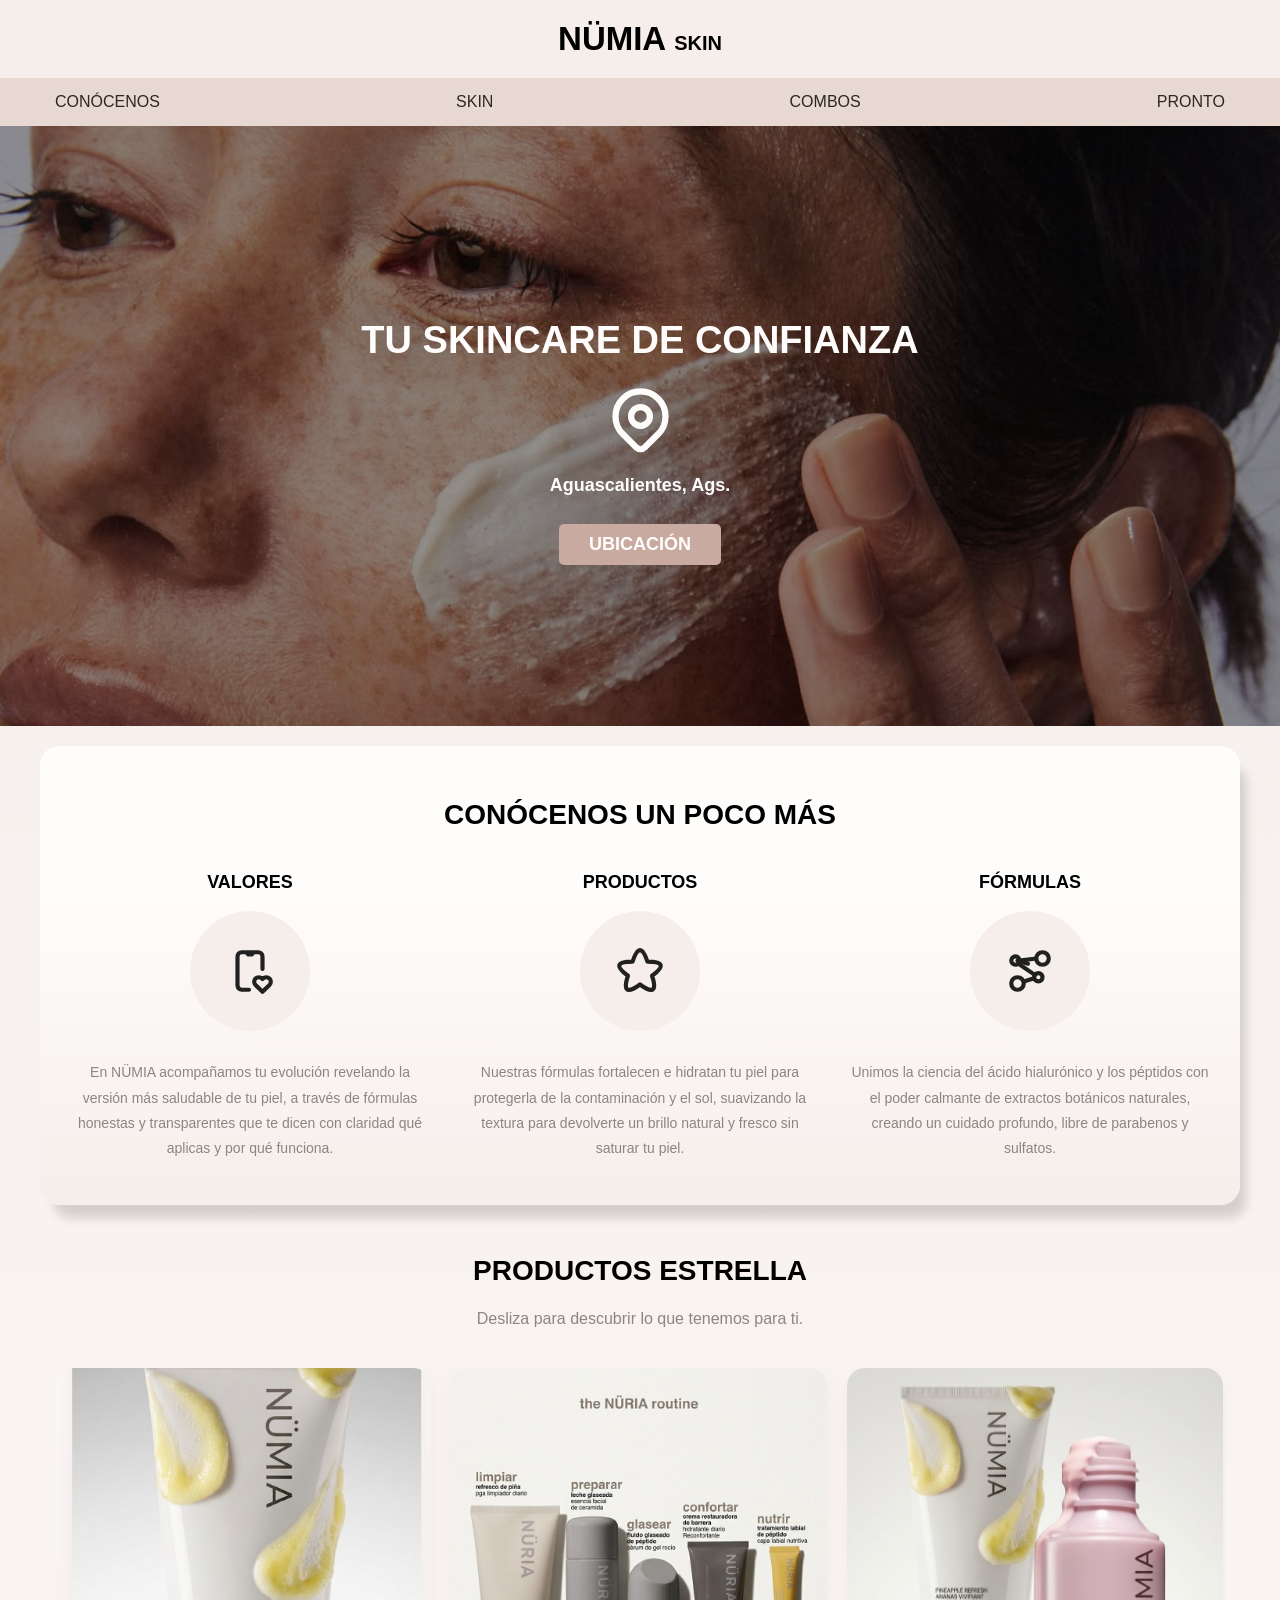
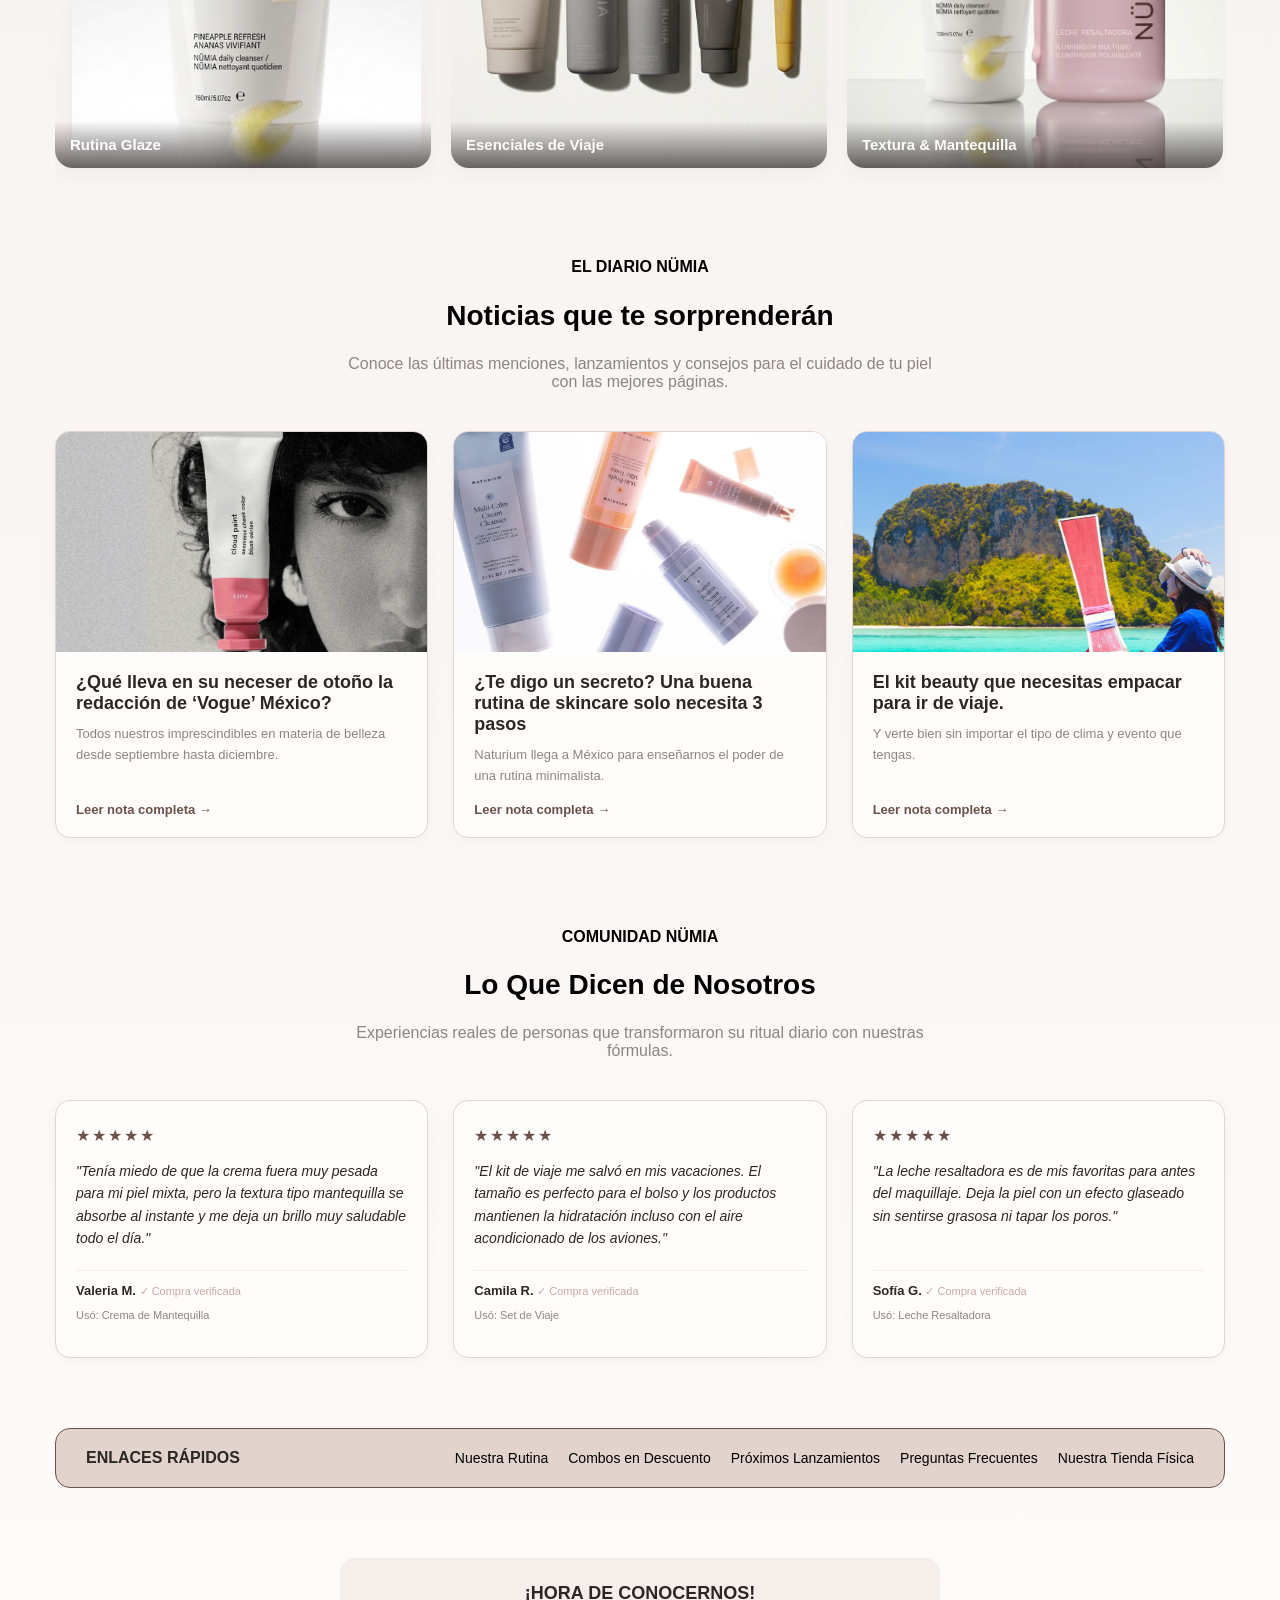
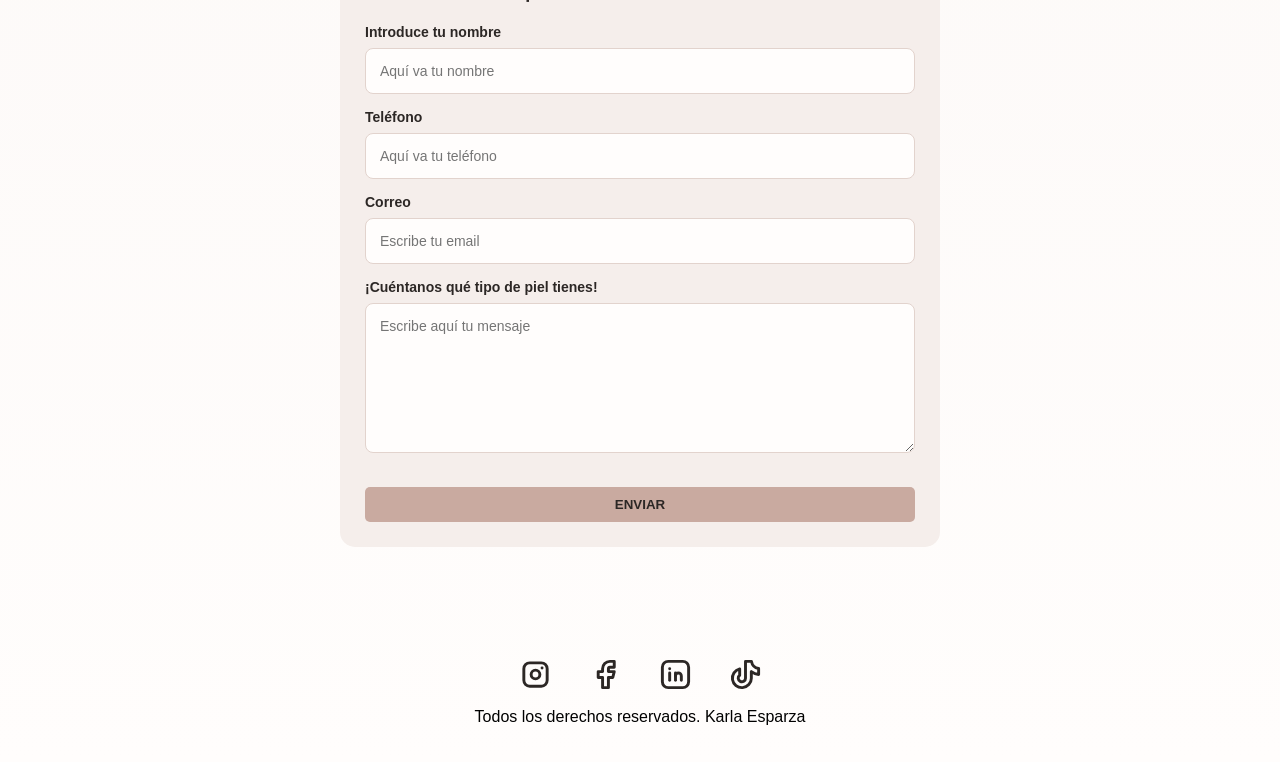
==== commit 28435bc6: "Update fmt.Println message from 'Hello' to 'Goodbye'" ====
--- a/index.html
+++ b/index.html
@@ -6,7 +6,7 @@
     <meta name="viewport" content="width=device-width, initial-scale=1.0">
     <title>NÜMIA SKIN - Cuidado Facial Esencial</title>
     <!-- link es la etiqueta que conecta este html con la hoja de estilos de css para que agarre todos los colores y diseños que puse -->
-    <link rel="stylesheet" href="CSS/styles.css">
+   <link rel="stylesheet" href="CSS/Styles.css">
 </head>
 <body> 
 
--- a/CSS/Styles.css
+++ b/CSS/Styles.css
@@ -0,0 +1,1040 @@
+/* Variables en CSS */
+/* Aquí puse todos los colores que ocuparé y pondré en los códigos */
+:root {
+    --blanco: #FFFDFC;
+    --oscuro: #2C2725;
+    --CafeMedio: #8C8580;
+    --primario: #E8D8D2;
+    --secundario: #C9AAA0;
+    --CremaClaro: #F5EEEB;
+    --CremaOscuro: #E2D3CD;
+    --CafeClarito: #6B5149;
+    --rosa: #D8B9B0;
+    --crema: #F1E5DE;
+
+    /* Esta es para la tipografía, en la primera es la fuente que quiero usar y en la segunda vendría siendo lo del tamaño de la letra */
+    --fuentePrincipal: "Work Sans", sans-serif;
+    --tamanoFuente: 3.3rem;
+}
+
+/* En esta se conecta con todos los html, o sea que este vendría siendo para todo. 
+    font-size sirve para cambiar el tamaño de la letra, box-sizing me ayuda para evitar que las cajas que puse no se hagan más grandes de lo que puse, más aparte no me mueva todo lo de la página, scroll-snap-type: y mandatory este es para deslizar y que todo encaje en cada sección que puse, con esto me evito de problemas de que no encaje de manera incorrecta.
+    1rem=10px */
+html {
+    font-size: 62.5%;
+    box-sizing: border-box;
+    scroll-snap-type: y mandatory;
+}
+
+/* este vendría siendo para que todo lo que puse no se agrande ni se descuadre todo lo que puse. */
+*, *:before, *:after {
+    box-sizing: inherit;
+}
+
+/* Body es el cuerpo de nuestra página, font-size es el tamaño de la letra y no se vea con diferentes letras, font-family es el tipo de letra, font-weight es el grosor de la letra, background-image este sirve desvanece el fondo puse el color crema a blanco arriba y margin quita los bordes o los espacios que puse alrededor y se pegue a la orilla. */
+body {
+    font-size: 1.6rem;
+    font-family: var(--fuentePrincipal);
+    font-weight: 400;
+    background-image: linear-gradient(to top, var(--blanco) 0%, var(--CremaClaro) 100%);
+    margin: 0;
+}
+
+/* estos son para los títulos y subtítulos, el primero es para centrarlo y h2 es para los subtítulos se vean más grandes y h3 le da los títulos que puse en las tarjetas */
+h1, h2, h3 {
+    text-align: center;
+}
+
+h2 {
+    font-size: 2.8rem;
+}
+
+h3 {
+    font-size: 1.8rem;
+}
+
+/* contenedor es para mantener todo centrado aparte es para que las fotos, botones y textos no se vayan para la orilla y no se vea demasiado grande, por eso max-width es para tener un tipo límite en lo ancho de mi página y margin es para que quede a la mitad o sea que este lo usé para lo del formulario que no haya nada a los lados. */
+.contenedor {
+    max-width: 120rem;
+    margin: 0 auto;
+}
+
+/* sombra es para que vuelen las tarjetas que dé como ese efecto, box-shadow este se encarga de poner la sombra en la parte de abajo y despegada en sí, border-radius es para redondear las esquinas de los contenedores y background-image es para el degradado de la parte de abajo del mismo, padding es el que me ayudó a que no se pegara todo a la orilla de los contenedores */
+.sombra {
+    box-shadow: 10px 17px 11px -4px rgba(0,0,0,0.15);
+    border-radius: 2rem;
+    background-image: linear-gradient(to top, var(--CremaClaro) 0%, var(--blanco) 70%);
+    padding: 3rem;
+}
+
+/* botón: este lo puse en lo que vendría siendo el primero pues sería que le puse color al botón en sí, el padding es para el espacio y no me quede todo pegado, margin-top es para que el botón esté en la parte de abajo, text-decoration este le quita lo que pasa al principio que se le pone la raya azul este lo ocupé para los enlaces rápidos, text-transform este pone en mayúsculas el botón, border pues redondear las esquinas, width este es para que el botón esté del ancho del espacio o sea que esté bastante grande, text-align es para que el texto que puse esté en medio, border le quité lo feo que se ve sin esto, display permite que este se quede estático para que esté como lo puse anteriormente y color es pues las letras que puse, font-weight es para poner el texto en negritas para que resalte. */
+.boton {
+    background-color: var(--secundario);
+    padding: 1rem 3rem;
+    margin-top: 1rem;
+    text-decoration: none;
+    text-transform: uppercase;
+    border-radius: 0.5rem;
+    width: 80%;
+    text-align: center;
+    border: none;
+    display: inline-block;
+    color: var(--oscuro);
+    font-weight: 600;
+}
+
+/* este está para que cuando le pique se ponga de color, cursor es para que se pueda hacer clic y se metan a combos y background es para que cambie de color y pues el color que le asigné lo puse blanco */
+.boton:hover {
+    cursor: pointer;
+    background-color: var(--CafeClarito);
+    color: var(--blanco);
+}
+
+/* 0.1 la parte de arriba y pues lo primero que se ve 
+font-size es tamaño de letra y margin es para los espacios y el 0 es para que esté libre de los 2 lados */
+.titulo {
+    font-size: var(--tamanoFuente);
+    margin: 2rem 0;
+}
+
+/* este está dentro de un título para que se vea distinto y por eso el tamaño de la letra */
+.titulo span {
+    font-size: 2rem;
+}
+
+/* este es la parte de arriba que puse donde está lo de los combos, pronto y los que puse y el color que puse es lo que está de fondo */
+.nav-bg {
+    background-color: var(--primario);
+}
+
+/* es la que se encuentran todos los enlaces que puse o sea en el menú, display: flex es para acomodar y alinear, flex-direction es para que los enlaces se pongan debajo de otro este es más para los teléfonos y el último es para que se alineen al centro */
+.navegacion-principal {
+    display: flex;
+    flex-direction: column;
+    align-items: center;
+}
+
+/* esta es más para aplicarlas en más anchos, esta es tipo que cuando se vea en algo se vea bien, flex-direction es para que se cambien los enlaces en una sola línea horizontal, justify-content dar espacio entre cada uno, .boton este se encarga de que ya los botones no estén de 80% si no que se adapten al ancho de las cosas */
+@media (min-width: 480px) {
+    .navegacion-principal {
+        flex-direction: row;
+        justify-content: space-between;
+    }
+
+    .boton {
+        width: auto;
+    }
+}
+
+/* diseño de los enlaces este es a, padding es para que sea más fácil de picarle y el color que le puse al enlace y text-decoration es quitar lo azul, transition hace que se cambie de color de manera tranquila */
+.navegacion-principal a {
+    padding: 1.5rem;
+    color: var(--oscuro);
+    text-decoration: none;
+    font-size: 1.6rem;
+    font-weight: 500;
+    transition: background-color 0.2s ease;
+}
+
+/* este se encarga de que cambie de color cuando se quiera cambiar al menú, pinta la parte del fondo de café claro detrás de que le des clic, y el último es para que las letras no se pierdan de cierta manera */
+.navegacion-principal a:hover {
+    background-color: var(--secundario);
+    color: var(--blanco);
+}
+
+/* 1. INDEX */
+/* 1.1 parte de la portada hero es la imagen que está en la parte de arriba, la primera es que la imagen esté en la parte de atrás del texto, background es para que no se repita la imagen si es que la imagen está pequeña, la tercera es para que la imagen alcance a cubrir el espacio sin que se vea feo, el cuarto centra la imagen para que quede lo más importante en medio, quinto le da la altura, position es que las letras de skincare de confianza se queden estáticas, y lo último es para que le deje un espacio antes del icono que puse */
+.hero {
+    background-image: url(../img/IMGHERO.png);
+    background-repeat: no-repeat;
+    background-size: cover;
+    background-position: center;
+    height: 60rem;
+    position: relative;
+    margin-bottom: 2rem;
+}
+
+/* es la que está en la parte que va arriba, position es para que esté arriba como las letras, el segundo es para que se vea negro con la opacidad y que las letras que puse se vean más, width es lo que cubra todo el ancho y el otro sería lo alto, display es para que pueda acomodar el título, frase y el botón, flex-direction acomoda que esté uno abajo de otro, justify centra todo lo que está de arriba a abajo */
+.contenido-hero {
+    position: absolute;
+    background-color: rgba(0, 0, 0, 0.4);
+    width: 100%;
+    height: 100%;
+    display: flex;
+    flex-direction: column;
+    align-items: center;
+    justify-content: center;
+}
+
+/* es el que puse para lo del skincare de confianza, el primero es que esté centrado, tamaño de la letra, que pinte el color de las letras en blanco y deje un espacio para que no se vea todo pegado */
+.subtitulo {
+    text-align: center;
+    font-size: 3.8rem;
+    color: var(--blanco);
+    margin-bottom: 2rem;
+}
+
+/* este es donde está lo del icono y el botón, font-weight es para que esté en negritas, el color y el tamaño de la letra */
+.place {
+    font-weight: 600;
+    color: var(--blanco);
+    font-size: 1.8rem;
+}
+
+/* 1.2 apartado de VALORES Y SERVICIOS
+es la caja donde puse los valores e iconos display es para que esté ordenada en filas y columnas, grid-template-columns este me ayudó a tener 1 sola columna que ocupa el ancho, gap es la separación entre cada tarjeta y no se vea como todas pegadas. */
+.servicios {
+    display: grid;
+    grid-template-columns: 1fr;
+    gap: 3rem;
+}
+
+/* Cambia cuando se cambia de pantalla, este va a hacer que las columnas se dividan entre 3 pero que queden iguales, o sea pone una fila como tal. */
+@media (min-width: 780px) {
+    .servicios {
+        grid-template-columns: repeat(3, 1fr);
+    }
+}
+
+/* este es importante ya que guarda todo lo que pongo en servicios, display es para ordenar las cosas internas, flex-direction que el círculo, el texto y el título se vean de arriba para abajo, centra todo en medio */
+.servicio {
+    display: flex;
+    flex-direction: column;
+    align-items: center;
+}
+
+/* es donde se encuentra el icono, altura, ancho, parte de atrás de qué color lo puse, redondear las orillas, alinear el icono, centra el dibujo de manera horizontal dentro del círculo y el otro verticalmente, y deja espacio para que no se pegue con los valores */
+.servicio .icono {
+    height: 12rem;
+    width: 12rem;
+    background-color: var(--CremaClaro);
+    border-radius: 50%;
+    display: flex;
+    justify-content: center;
+    align-items: center;
+    margin-bottom: 1.5rem;
+}
+
+/* este es el texto que puse como la descripción que usé, line-height es espacio entre las líneas, esté centrado el texto, el color de las letras y el tamaño de la letra */
+.servicio p {
+    line-height: 1.8;
+    text-align: center;
+    color: var(--CafeMedio);
+    font-size: 1.4rem;
+}
+
+/* 1.3 CARRUSEL DE PRODUCTOS 
+margin-top es el primero ya que es la separación con los otros, margin-bottom es para dejar separación abajo y padding es para dejar espacio de los lados */
+.seccion-carrusel {
+    margin-top: 5rem;
+    margin-bottom: 5rem;
+    padding: 0 1.5rem;
+}
+
+/* como tal la caja del carrusel, que ocupe el ancho del contenedor, position es para que ninguna cosa se mueva fuera de la caja como tal que todo se quede adentro */
+.carrusel-contenedor {
+    width: 100%;
+    position: relative;
+}
+
+/* moverlas para los lados, display que esté de manera horizontal, gap dejar la separación entre cada tarjeta, overflow-x es para deslizar si no se pueden ver todas, scroll deslizar rápido, padding dejar espacio para que se vean todas las imágenes */
+.carrusel-pista {
+    display: flex;
+    gap: 2rem;
+    overflow-x: auto;
+    scroll-behavior: smooth;
+    padding-bottom: 2rem;
+}
+
+/* el tamaño como tal de la barra de abajo y el tamaño */
+.carrusel-pista::-webkit-scrollbar {
+    height: 6px;
+}
+
+/* este se encarga de que se vea bonita la barra para el scroll, desde el color y las puntas que están redondeadas */
+.carrusel-pista::-webkit-scrollbar-thumb {
+    background-color: var(--secundario);
+    border-radius: 1rem;
+}
+
+/* este es para cada una con la imagen y el texto, flex este es para que cuando esté en el celular se puedan ver cada tarjeta en el porcentaje que le puse, scroll-snap-align es que esté en el centro, position es para que no se encime la foto y el texto como tal, redondear las esquinas, overflow es para que la foto no se salga de la tarjeta, altura que quiero que tengan como tal, box-shadow no más por inventada la neta es para que se vea bonito que no se vea tosco en cuanto a la sombra que parezcan que no están pegadas */
+.carrusel-slide {
+    flex: 0 0 70%;
+    scroll-snap-align: center;
+    position: relative;
+    border-radius: 1.8rem;
+    overflow: hidden;
+    height: 40rem;
+    background-color: var(--blanco);
+    box-shadow: 0 8px 20px rgba(0, 0, 0, 0.04);
+}
+
+/* este lo puse para computadoras, flex es para que se puedan ver las 3 tarjetas a la vez */
+@media (min-width: 768px) {
+    .carrusel-slide {
+        flex: 0 0 calc(33.333% - 1.4rem);
+    }
+}
+
+/* imagen de cada tarjeta, llene lo ancho y largo, llene todo el espacio sin que se pixelee, elimine cada parte que está en blanco */
+.carrusel-slide img {
+    width: 100%;
+    height: 100%;
+    object-fit: cover;
+    display: block;
+}
+
+/* información de cada tarjeta, primero que se ponga arriba de la imagen, que el botón que está en la izquierda que quede fijamente, el ancho de la tarjeta, deje un espacio o sea que no se vea al ras, que se vea un degradado para que las letras se vean */
+.carrusel-info {
+    position: absolute;
+    bottom: 0;
+    left: 0;
+    width: 100%;
+    padding: 1.5rem;
+    background: linear-gradient(to top, rgba(44, 39, 37, 0.7) 0%, transparent 100%);
+}
+
+/* Ponerles el nombre a cada producto, color blanco, tamaño de la letra que las ponga en negritas, márgenes afuera para que no se desacomoden como tal y el texto esté alineado */
+.carrusel-titulo {
+    color: var(--blanco);
+    font-size: 1.5rem;
+    font-weight: 600; 
+    margin: 0;
+    text-align: left;
+}
+
+/* 1.4 FORMULARIO para conocernos más */
+.seccion-formulario {
+    padding: 2rem 1.5rem;
+}
+
+.formulario { 
+/* Width es para que ocupe el ancho y que nunca se corte como tal, margin es para centrar horizontalmente y que sea equivalente a ambos lados */
+    background-color: var(--CremaClaro);
+    width: min(60rem, 100%); 
+    margin: 0 auto;
+    padding: 2.5rem;
+    border-radius: 1.5rem;
+}
+
+/* es para todo lo que puse adentro o sea el texto y los recuadros de respuesta y que no sea como tan tosco en cuanto a los márgenes */
+.formulario fieldset {
+    border: none;
+    padding: 0;
+    margin: 0;
+}
+
+/* este es para el título, centrado, tamaño de letra, que se convierta en mayúsculas y en negritas, dejando un espacio y en color café */
+.formulario legend {
+    text-align: center;
+    font-size: 1.8rem;
+    text-transform: uppercase;
+    font-weight: 700;
+    margin-bottom: 2rem;
+    color: var(--oscuro);
+}
+
+/* Este es para cada uno y es para que las etiquetas estén juntas para escribir */
+.campo {
+    margin-bottom: 1.5rem;
+}
+
+/* este es para contestar o las letritas que están para escribir, letras de color en negritas se diferencien, margin dejar espacio abajo para donde se escriba, el recuadro esté abajo del texto, letra y alineada */
+.campo label {
+    color: var(--oscuro);
+    font-weight: 600;
+    margin-bottom: 0.8rem;
+    display: block;
+    font-size: 1.4rem;
+    text-align: left;
+}
+
+/* este es para el texto, ancho completo, poner un borde para que se vea la orilla, poner una separación para que no se vea todo pegado a la hora de escribir, redondear esquinas. */
+.input-text {
+    width: 100%;
+    border: 1px solid var(--CremaOscuro);
+    padding: 1.4rem;
+    border-radius: 0.8rem;
+    background-color: var(--blanco);
+    font-family: inherit;
+    font-size: 1.4rem;
+    color: var(--oscuro);
+}
+
+/* este es para cuéntanos más, la altura y que se pueda mover de la esquina ya sea para que esté grande o esté pequeño y se estira a los lados según tu preferencia */
+.campo textarea {
+    height: 15rem;
+    resize: vertical;
+}
+
+.enviar .boton {
+    width: 100%;
+    margin-top: 1.5rem;
+}
+
+/* 1.5 NOTICIAS
+hice primero la separación para que no esté pegado todo y dejar un margen de abajo y de los lados */
+.seccion-noticias {
+    padding: 2rem 1.5rem;
+}
+
+/* poner los contenedores para las noticias, grid es para que no más se haga una columna, gap una separación */
+.grid-noticias {
+    display: grid;
+    grid-template-columns: 1fr;
+    gap: 2.5rem;
+}
+
+/* para acomodarlas en computadora y que las tres se vean */
+@media (min-width: 768px) {
+    .grid-noticias {
+        grid-template-columns: repeat(3, 1fr);
+    }
+}
+
+/* overflow es recortar lo que le sobra a la imagen pero respetando las esquinas */
+.tarjeta-noticia {
+    background-color: var(--blanco);
+    border: 1px solid var(--CremaOscuro);
+    border-radius: 1.5rem;
+    overflow: hidden;
+    display: flex;
+    flex-direction: column;
+    box-shadow: 0 4px 15px rgba(0, 0, 0, 0.03);
+}
+
+.noticia-img {
+    width: 100%;
+    height: 22rem;
+    overflow: hidden;
+}
+
+/* object-fit ajusta y recorta para que no se deforme, y display es para eliminar como el espacio que me quedaba abajo */
+.noticia-img img {
+    width: 100%;
+    height: 100%;
+    object-fit: cover;
+    display: block;
+}
+
+/* flex-grow es para que se estire y complete como tal el espacio */
+.noticia-cuerpo {
+    padding: 2rem;
+    display: flex;
+    flex-direction: column;
+    flex-grow: 1;
+}
+
+/* la noticia como tal */
+.noticia-titulo {
+    font-size: 1.8rem;
+    font-weight: 700;
+    color: var(--oscuro);
+    text-align: left;
+    margin: 0 0 1rem 0;
+}
+
+/* las letras de abajo de la noticia, flex-grow es el enlace de leer más y que todos queden iguales */
+.noticia-resumen {
+    font-size: 1.3rem;
+    color: var(--CafeMedio);
+    line-height: 1.6;
+    margin: 0 0 1.5rem 0;
+    text-align: left;
+    flex-grow: 1;
+}
+
+/* el enlace de leer más, texto es para quitar la línea azul, align-self es alinear el enlace */
+.noticia-link {
+    font-size: 1.3rem;
+    color: var(--CafeClarito);
+    font-weight: 700;
+    text-decoration: none;
+    align-self: flex-start;
+}
+
+/* este es para que el enlace tenga la línea de abajo y llame más la atención a mi parecer */
+.noticia-link:hover {
+    text-decoration: underline;
+}
+
+/* 1.6 Comentarios de clientas */
+.seccion-testimonios {
+    padding: 2rem 1.5rem;
+}
+
+/* la caja donde están puestas, grid esta vez es solo una columna y aplica para lo de abajo en sí el comentario, gap separación */
+.grid-testimonios {
+    display: grid;
+    grid-template-columns: 1fr;
+    gap: 2.5rem;
+}
+
+@media (min-width: 768px) {
+    .grid-testimonios {
+        grid-template-columns: repeat(3, 1fr);
+    }
+}
+
+/* flex-direction es para alinear los elementos en una columna que mis estrellas estén arriba, el texto en medio y quien lo dice abajo, box es para la sombra */
+.tarjeta-testimonio {
+    background-color: var(--blanco);
+    border: 1px solid var(--CremaOscuro);
+    border-radius: 1.5rem;
+    padding: 2.5rem 2rem;
+    display: flex;
+    flex-direction: column;
+    justify-content: space-between;
+    box-shadow: 0 4px 15px rgba(0, 0, 0, 0.03);
+}
+
+/* letter es espacio entre las estrellas para que no se junten */
+.testimonio-estrellas {
+    font-size: 1.6rem;
+    color: var(--CafeClarito);
+    letter-spacing: 2px;
+    margin-bottom: 1.5rem;
+}
+
+/* line es para poderla leer a gusto, margin cero de márgenes pero que abajo sí se deje espacio, flex-grow es para que se vea la información casi igual */
+.testimonio-texto {
+    font-size: 1.4rem;
+    color: var(--oscuro);
+    line-height: 1.6;
+    font-style: italic;
+    margin: 0 0 2rem 0;
+    flex-grow: 1;
+}
+
+/* información de nuestros clientes, border-top es para que se vean separadas las cajas */
+.testimonio-autor {
+    border-top: 1px solid var(--CremaClaro);
+    padding-top: 1.2rem;
+}
+
+/* margin es para que no se mueva nada */
+.autor-nombre {
+    font-size: 1.3rem;
+    font-weight: 700;
+    color: var(--oscuro);
+    margin: 0; 
+}
+
+.verificado {
+    font-size: 1.1rem;
+    color: var(--secundario);
+    font-weight: 500;
+}
+
+.producto-usado {
+    font-size: 1.1rem;
+    color: var(--CafeMedio);
+}
+
+/* 1.7 aside o sea los enlaces y línea como tal */
+.aside-horizontal {
+    padding: 0 1.5rem;
+}
+
+/* fondo, borde, esquinas, lo interno del contenedor, acomodo, centrado, espacio */
+.aside-horizontal__contenedor {
+    background-color: var(--CremaOscuro);
+    border: 1px solid var(--CafeClarito);
+    border-radius: 1.5rem;
+    padding: 2rem 3rem;
+    display: flex;
+    flex-direction: column;
+    align-items: center;
+    gap: 1.5rem;
+}
+
+/* 1 fila, título a la izquierda y los links a la derecha */
+@media (min-width: 768px) {
+    .aside-horizontal__contenedor {
+        flex-direction: row;
+        justify-content: space-between;
+    }
+}
+
+/* tamaño, color, el margen que ya puse desde arriba, mayúsculas, negritas */
+.aside-horizontal__titulo {
+    font-size: 1.6rem;
+    color: var(--oscuro);
+    margin: 0;
+    text-transform: uppercase;
+    font-weight: 700;
+}
+
+/* está como ul, afuera las viñetas, se acomodan como tal en lista, acomoda en horizontal, flex-wrap es por si llego a poner más enlaces sigan en la misma fila */
+.aside-horizontal__lista {
+    list-style: none;
+    padding: 0;
+    margin: 0;
+    display: flex;
+    flex-wrap: wrap;
+    justify-content: center;
+    gap: 2rem;
+}
+
+/* links */
+.aside-horizontal__lista a {
+    text-decoration: none;
+    color: var(--negro);
+    font-size: 1.4rem;
+    font-weight: 500;
+}
+
+/* el color que le otorgué cuando le picas */
+.aside-horizontal__lista a:hover {
+    color: var(--negro);
+}
+
+/* 2. SKIN */ 
+/* 2.1 SKIN lo primero que ves, espacio arriba, derecha, abajo e izquierda y todo bien centrado */
+.skin-banner {
+    padding: 6rem 2rem 3rem 2rem;
+    text-align: center;
+}
+
+/* texto del banner, puse un ancho para que no se me descuadre, que esté centrada */
+.skin-banner__texto {
+    max-width: 70rem;
+    margin: 0 auto;
+}
+
+/* el letrero que puse de cuidado facial o nueva línea, display que cumpla su función más aparte la imagen esté bien, margin es para el espacio de abajo para que se despegue del título */
+.skin-banner .subetiqueta {
+    font-size: 1.3rem;
+    font-weight: 700;
+    letter-spacing: 2px;
+    color: var(--CafeClarito);
+    display: inline-block;
+    margin-bottom: 1rem;
+}
+
+/* lo principal del banner */
+.skin-banner h2 {
+    font-size: 3.6rem;
+    color: var(--oscuro);
+    margin-bottom: 1.5rem;
+}
+
+/* p es texto mayormente yo lo ocupé para la información */
+.skin-banner p {
+    font-size: 1.6rem;
+    color: var(--CafeMedio);
+    line-height: 1.8;
+}
+
+/* 2.2 PRODUCTOS */
+.seccion-productos {
+    padding: 2rem 1.5rem 6rem 1.5rem;
+}
+
+/* tamaño, espacio para las tarjetas, color */
+.subtitulo-seccion {
+    font-size: 2.8rem;
+    margin-bottom: 3.5rem;
+    color: var(--oscuro);
+}
+
+.grid-tarjetas {
+    display: grid;
+    grid-template-columns: 1fr;
+    gap: 2.5rem;
+}
+
+/* 3 tarjetas en una sola fila, computadora */
+@media (min-width: 820px) {
+    .grid-tarjetas {
+        grid-template-columns: repeat(3, 1fr);
+    }
+}
+
+/* estructura de las 3, posición para que no se salga, redondear, overflow cortar imagen para que las esquinas estén redondeadas, min-height es para la altura de la imagen, fondo, justify-content títulos arriba y el botón al final */
+.tarjeta {
+    position: relative;
+    border-radius: 1.8rem;
+    overflow: hidden;
+    min-height: 48rem;
+    background-color: var(--blanco);
+    display: flex;
+    flex-direction: column;
+    justify-content: space-between;
+    box-shadow: 0 10px 25px rgba(0, 0, 0, 0.05);
+}
+
+/* franja adentro, alinear, separar los extremos de izquierda a derecha, centrar vertical, padding que se vea como una camita, z-index pone el texto encima de la imagen para que no quede abajo como tal y se vea atrapada */
+.tarjeta__header {
+    display: flex;
+    justify-content: space-between;
+    align-items: center;
+    padding: 2rem;
+    z-index: 2;
+}
+
+/* número, letra, negrita, café y junta letras pero no tan feamente */
+.tarjeta__etiqueta {
+    font-size: 2.4rem;
+    font-weight: 800;
+    color: var(--CafeClarito);
+    letter-spacing: -1px;
+}
+
+/* Tarjeta 1 que cubra todo, centrada */
+.tarjeta--foto {
+    background-size: cover;
+    background-position: center;
+}
+
+/* Tarjeta 2: fondo, centrada y ajustada la imagen, que las letras estén en la parte de abajo */
+.tarjeta--premio {
+    background-color: var(--CremaClaro);
+    background-size: cover;
+    background-position: center;
+    justify-content: flex-end;
+}
+
+.tarjeta__contenido-premio {
+    padding: 3rem 2.5rem;
+    display: flex;
+    flex-direction: column;
+    gap: 2rem;
+}
+
+.premio__titulo {
+    font-size: 2.6rem;
+    font-weight: 500;
+    color: var(--oscuro);
+    text-align: left;
+    margin: 0;
+}
+
+/* botón de ¿qué es?, que sea transparente, esté ajustado, que esté de grosor, borde, color, bordes redondos, letras color, tamaño letra, quita relleno, seminegritas, que el botón se acople a la tarjeta, el efecto de picarle y el color */
+.boton-outline {
+    display: inline-block;
+    padding: 0.9rem 2.4rem;
+    border: 1px solid var(--oscuro);
+    border-radius: 2rem;
+    color: var(--oscuro);
+    font-size: 1.1rem;
+    text-decoration: none;
+    font-weight: 600;
+    width: fit-content;
+}
+
+/* efecto de tocarle */
+.boton-outline:hover {
+    background-color: var(--oscuro);
+    color: var(--blanco);
+}
+
+/* Tarjeta 3 */
+.tarjeta--producto {
+    background-color: var(--CremaClaro);
+}
+
+/* la imagen, ocupe todo, centrada horizontal y verticalmente, espacio, la imagen, la altura, calcula el ancho, no se vea con recortes ni deforme */
+.tarjeta__imagen-prod {
+    flex-grow: 1;
+    display: flex;
+    justify-content: center;
+    align-items: center;
+    padding: 1.5rem;
+}
+
+.tarjeta__imagen-prod img {
+    max-height: 40rem;
+    max-width: 90%;
+    width: auto;
+    object-fit: contain;
+}
+
+/* 2.3 preguntas frecuentes, separación anterior, libre para abajo */
+.seccion-ingredientes {
+    margin-top: 2rem;
+    margin-bottom: 6rem;
+}
+
+/* contenedor para poner las preguntas, poner una columna, con separación entre unos y otros */
+.grid-ingredientes {
+    display: grid;
+    grid-template-columns: 1fr;
+    gap: 3rem;
+    margin-top: 4rem;
+}
+
+@media (min-width: 768px) {
+    .grid-ingredientes {
+        grid-template-columns: repeat(3, 1fr);
+    }
+}
+
+/* esta puse el número, título y descripción de manera vertical, y un grosor */
+.ingrediente-item {
+    text-align: center;
+    padding: 1rem;
+}
+
+/* tamaño, negrita, color de letra, display que el título se vaya para abajo, una separación */
+.ingrediente-item .numero {
+    font-size: 3rem;
+    font-weight: 800;
+    color: var(--secundario);
+    display: block;
+    margin-bottom: 0.5rem;
+}
+
+.ingrediente-item h3 {
+    font-size: 2rem;
+    color: var(--oscuro);
+    margin-bottom: 1rem;
+}
+
+.ingrediente-item p {
+    font-size: 1.4rem;
+    color: var(--CafeMedio);
+    line-height: 1.7;
+}
+
+/* 3. COMBOS */ 
+/* 3.1 combos lo de abajo es que casi todas tienen lo mismo */
+
+/* 3.2 tarjetas de los combos 
+fondo, contorno, redondear, cortar cualquier cosa que salga, ordenar, acomodar cada elemento verticalmente, insignia, imagen en medio y los datos, que las cosas estén hacia arriba y abajo de la tarjeta, sombra y altura */
+.tarjeta-combo {
+    background-color: var(--blanco);
+    border: 1px solid var(--CremaOscuro);
+    border-radius: 1.8rem;
+    overflow: hidden;
+    display: flex;
+    flex-direction: column;
+    justify-content: space-between;
+    box-shadow: 0 4px 15px rgba(0, 0, 0, 0.04);
+    min-height: 45rem;
+}
+
+/* etiqueta, fondo, color, letras en blanco, que esté grueso, bordes, tamaño de letra, seminegrita, que todo el texto aparezca en minúsculas */
+.badge-numia {
+    background-color: var(--oscuro);
+    color: var(--blanco);
+    padding: 0.4rem 1.2rem;
+    border-radius: 2rem;
+    font-size: 1.1rem;
+    font-weight: 600;
+    text-transform: lowercase;
+}
+
+/* imagen, el espacio que hay en el centro sin ocupar, centrada a la derecha, imagen de arriba y abajo, margen, que la imagen no se extienda de más */
+.tarjeta__imagen-box {
+    flex: 1;
+    display: flex;
+    justify-content: center;
+    align-items: center;
+    padding: 1.5rem;
+    overflow: hidden;
+}
+
+/* ancho del contenedor, tope de altura, mantiene la proporción original y se mantiene tal cual, se vea completo, quita el espacio que ya no sirve */
+.tarjeta__imagen-box img {
+    max-width: 100%;
+    max-height: 25rem;
+    width: auto;
+    height: auto;
+    object-fit: contain;
+    display: block;
+}
+
+/* donde está escrita la descripción */
+.tarjeta__pie-simple {
+    padding: 1.5rem 2rem 2.5rem 2rem;
+    text-align: left;
+}
+
+/* nombre del combo */
+.tarjeta__pie-simple h4 {
+    font-size: 1.6rem;
+    font-weight: 700;
+    color: var(--oscuro);
+    margin: 0 0 0.5rem 0;
+}
+
+.tarjeta__pie-simple p {
+    font-size: 1.2rem;
+    color: var(--CafeMedio);
+    margin: 0;
+}
+
+/* 3.3 formulario de combos
+lista que se despliega de qué tipo de combo, fondo blanco, la letra desde un inicio, tamaño del texto, letras cafés, outline: none es para quitar lo que aparece al hacer clic */
+.select-custom {
+    background-color: var(--blanco);
+    font-family: inherit;
+    font-size: 1.4rem;
+    color: var(--oscuro);
+    outline: none;
+    cursor: pointer;
+}
+
+/* 4. PRONTO */
+/* 4.1 cuenta regresiva lo de la parte de arriba, margin: espacio arriba y abajo pero no a los lados */
+.drop-titulo {
+    font-size: 3.6rem;
+    font-weight: 300;
+    margin: 1rem 0;
+}
+
+/* cajita donde están los números, acomodados en una sola línea horizontal, centrados, alineados tanto los números como los puntos, separación entre cada uno, separados hacia abajo */
+.cuenta-regresiva {
+    display: flex;
+    justify-content: center;
+    align-items: center;
+    gap: 1.5rem;
+    margin-top: 3rem;
+}
+
+/* min-width es para el ancho de las cajitas */
+.caja-tiempo {
+    background-color: var(--blanco);
+    border-radius: 1.2rem;
+    padding: 1.5rem 2rem;
+    min-width: 8.5rem;
+    box-shadow: 0 4px 15px rgba(0, 0, 0, 0.04);
+}
+
+/* display que ocupe su espacio y que la etiqueta esté hacia abajo, elimine el espacio extra arriba y abajo estén centrados los números */
+.numero-tiempo {
+    font-size: 3.2rem;
+    font-weight: 700;
+    color: var(--oscuro);
+    display: block;
+    line-height: 1;
+}
+
+.etiqueta-tiempo {
+    font-size: 1.1rem;
+    color: var(--CafeMedio);
+    font-weight: 600;
+    letter-spacing: 1px;
+    margin-top: 0.5rem;
+    display: block;
+}
+
+.separador-tiempo {
+    font-size: 2.8rem;
+    font-weight: 700;
+    color: var(--secundario);
+}
+
+/* 4.2 los próximos drop */
+.seccion-imagen-drop {
+    margin-top: 4rem;
+    margin-bottom: 5rem;
+    display: flex;
+    justify-content: center;
+}
+
+.imagen-drop-completa {
+    width: 100%;
+    max-width: 110rem;
+    height: auto;
+    border-radius: 2.5rem;
+    box-shadow: 0 10px 30px rgba(0, 0, 0, 0.05);
+    display: block;
+}
+
+/* 4.3 acceso VIP, degradado de fondo más el cuadro este de arriba y a los lados */
+.waitlist-seccion {
+    background-image: linear-gradient(to bottom, var(--blanco), var(--CremaClaro));
+    padding: 5rem 2rem;
+}
+
+/* que el ancho del formulario no se estire de más y centrado el formulario horizontalmente */
+.formulario-waitlist { 
+    max-width: 55rem;
+    margin: 0 auto;
+}
+
+.campo-waitlist {
+    display: flex;
+    flex-direction: column;
+    gap: 1.2rem;
+}
+
+/* pantallas más anchas más aparte que donde ponen el correo y el botón estén en una sola línea horizontal */
+@media (min-width: 580px) {
+    .campo-waitlist {
+        flex-direction: row;
+    }
+
+    /* que el botón no más ocupe lo necesario, no se puede que el botón esté en 2 renglones esto para que esté en una sola línea */
+    .boton--drop {
+        width: auto;
+        white-space: nowrap;
+        margin-top: 0;
+    }
+}
+
+/* lo de abajo */
+.texto-privacidad {
+    font-size: 1.2rem;
+    color: var(--CafeMedio);
+    display: block;
+    margin-top: 1.2rem;
+}
+
+/* footer y las redes sociales 
+es la etiqueta que siempre está en el pie de mi página, centra todos los textos, iconos y que es mía, una separación de arriba y abajo */
+footer {
+    text-align: center;
+    padding: 4rem 0 2rem 0;
+}
+
+.Redes-Sociales {
+    display: flex;
+    justify-content: center;
+    align-items: center;
+    gap: 3.5rem;
+    margin-bottom: 1.5rem;
+}
+
+/* transition es para que salten las imágenes cuando pases o le piques */
+.Redes-Sociales a {
+    color: var(--oscuro);
+    display: inline-flex;
+    transition: transform 0.2s ease, color 0.2s ease;
+}
+
+/* que brinquen cuando lo pasas, eleve los iconos */
+.Redes-Sociales a:hover {
+    color: var(--CafeClarito);
+    transform: translateY(-3px);
+}
+
+/* clase de utilidades, cosas que repetí mucho y para no ponerlas más:
+texto centrado, texto alineado a la izquierda y alineado a la derecha */ 
+.text-center { text-align: center; }
+.text-left { text-align: left; }
+.text-right { text-align: right; }
+
+/* 1 es todo mayúsculas, 2 pone en negritas y el 3 que no esté tan fuerte el color */
+.uppercase { text-transform: uppercase; }
+.text-bold { font-weight: 700; }
+.text-muted { color: var(--CafeMedio); }
+
+/* márgenes de arriba pequeño, mediano y grande, y los demás son de abajo de la misma manera y el de auto es para las cajas que puse de manera horizontal obviamente poniéndole lo que vendría siendo los márgenes */
+.mt-1 { margin-top: 1rem; }
+.mt-2 { margin-top: 2rem; }
+.mt-5 { margin-top: 5rem; }
+.mb-2 { margin-bottom: 2rem; }
+.mb-4 { margin-bottom: 4rem; }
+.mb-5 { margin-bottom: 5rem; }
+.mx-auto { margin-left: auto; margin-right: auto; }
+
+/* 1 que ocupe todo el espacio, 2 este le reduce el ancho, 3 este se acomoda y siempre lo puso en medio de ambos lados, 4 centra todo lo principal, 5 este creo que los centra para que quede parejo todo */
+.w-100 { width: 100%; }  
+.max-w-60 { max-width: 60rem; }
+.d-flex { display: flex; } 
+.flex-column { flex-direction: column; } 
+.justify-center { justify-content: center; }
+.align-center { align-items: center; }
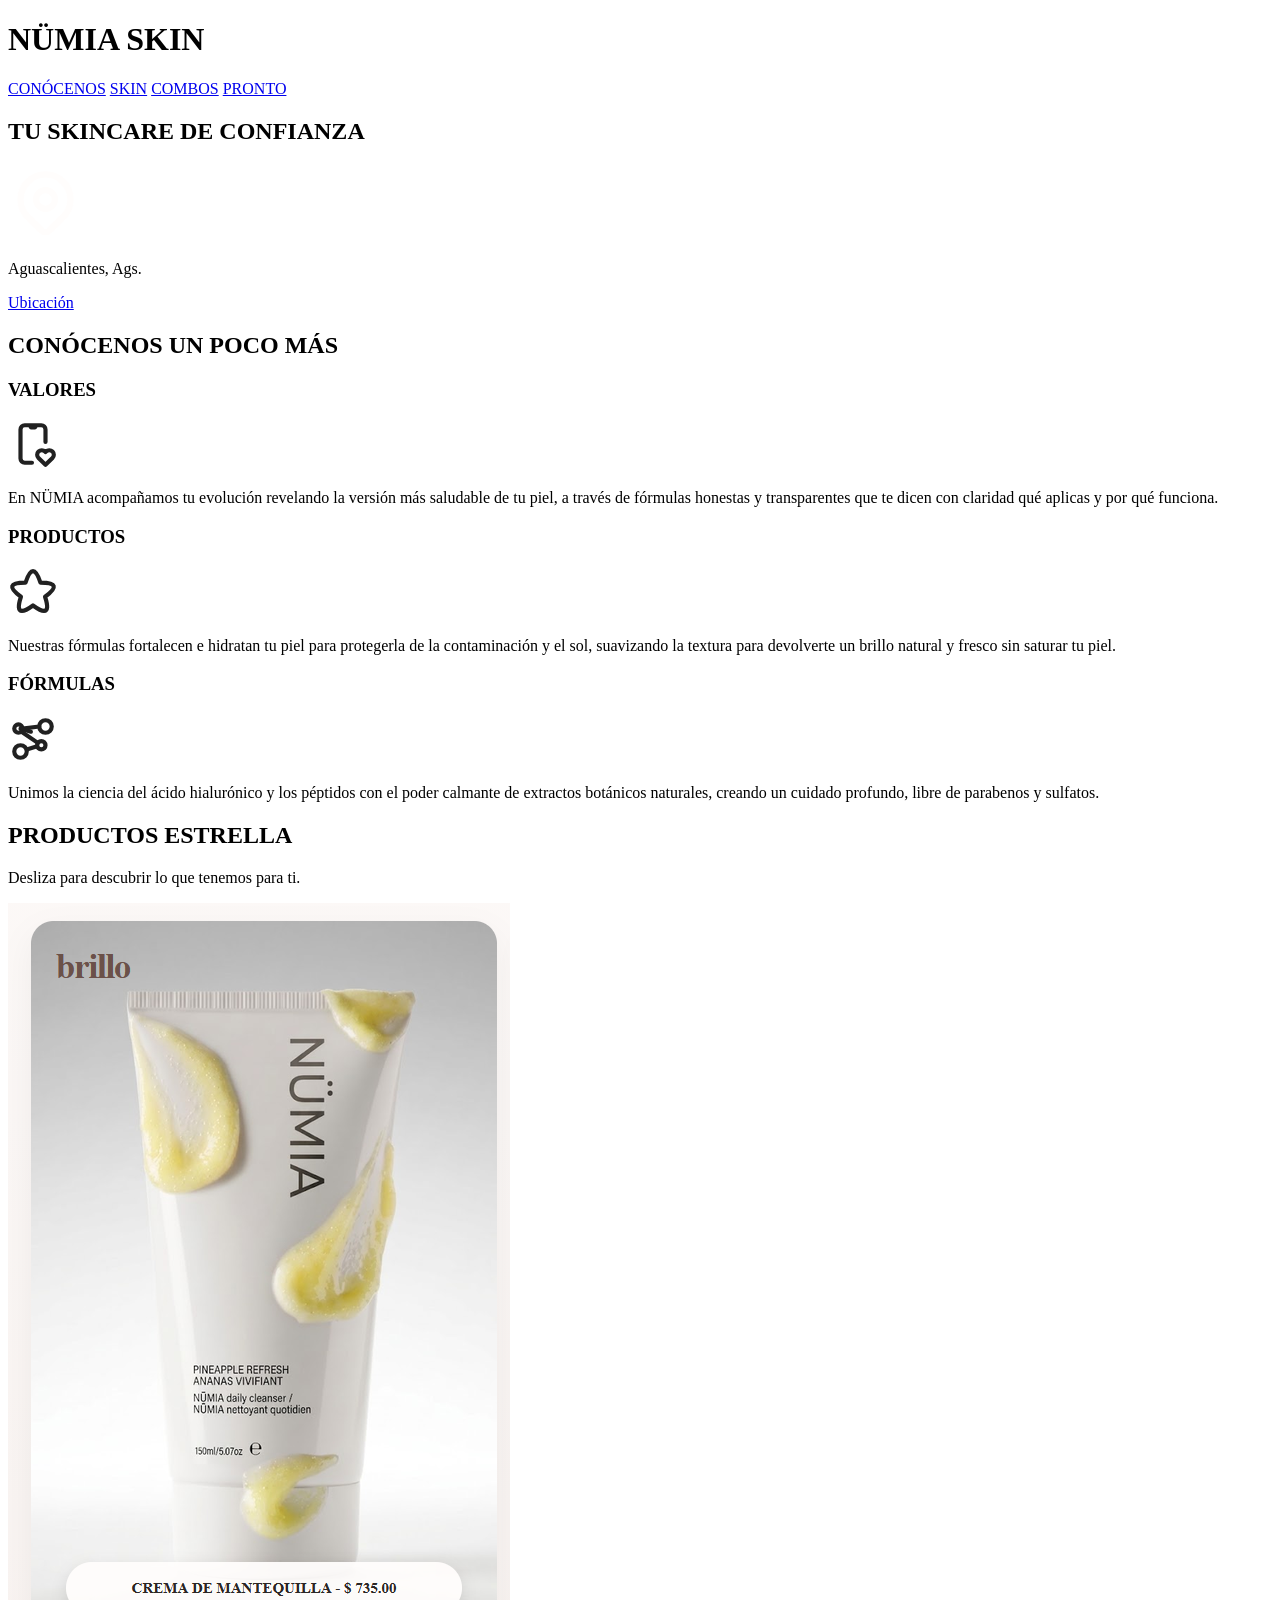
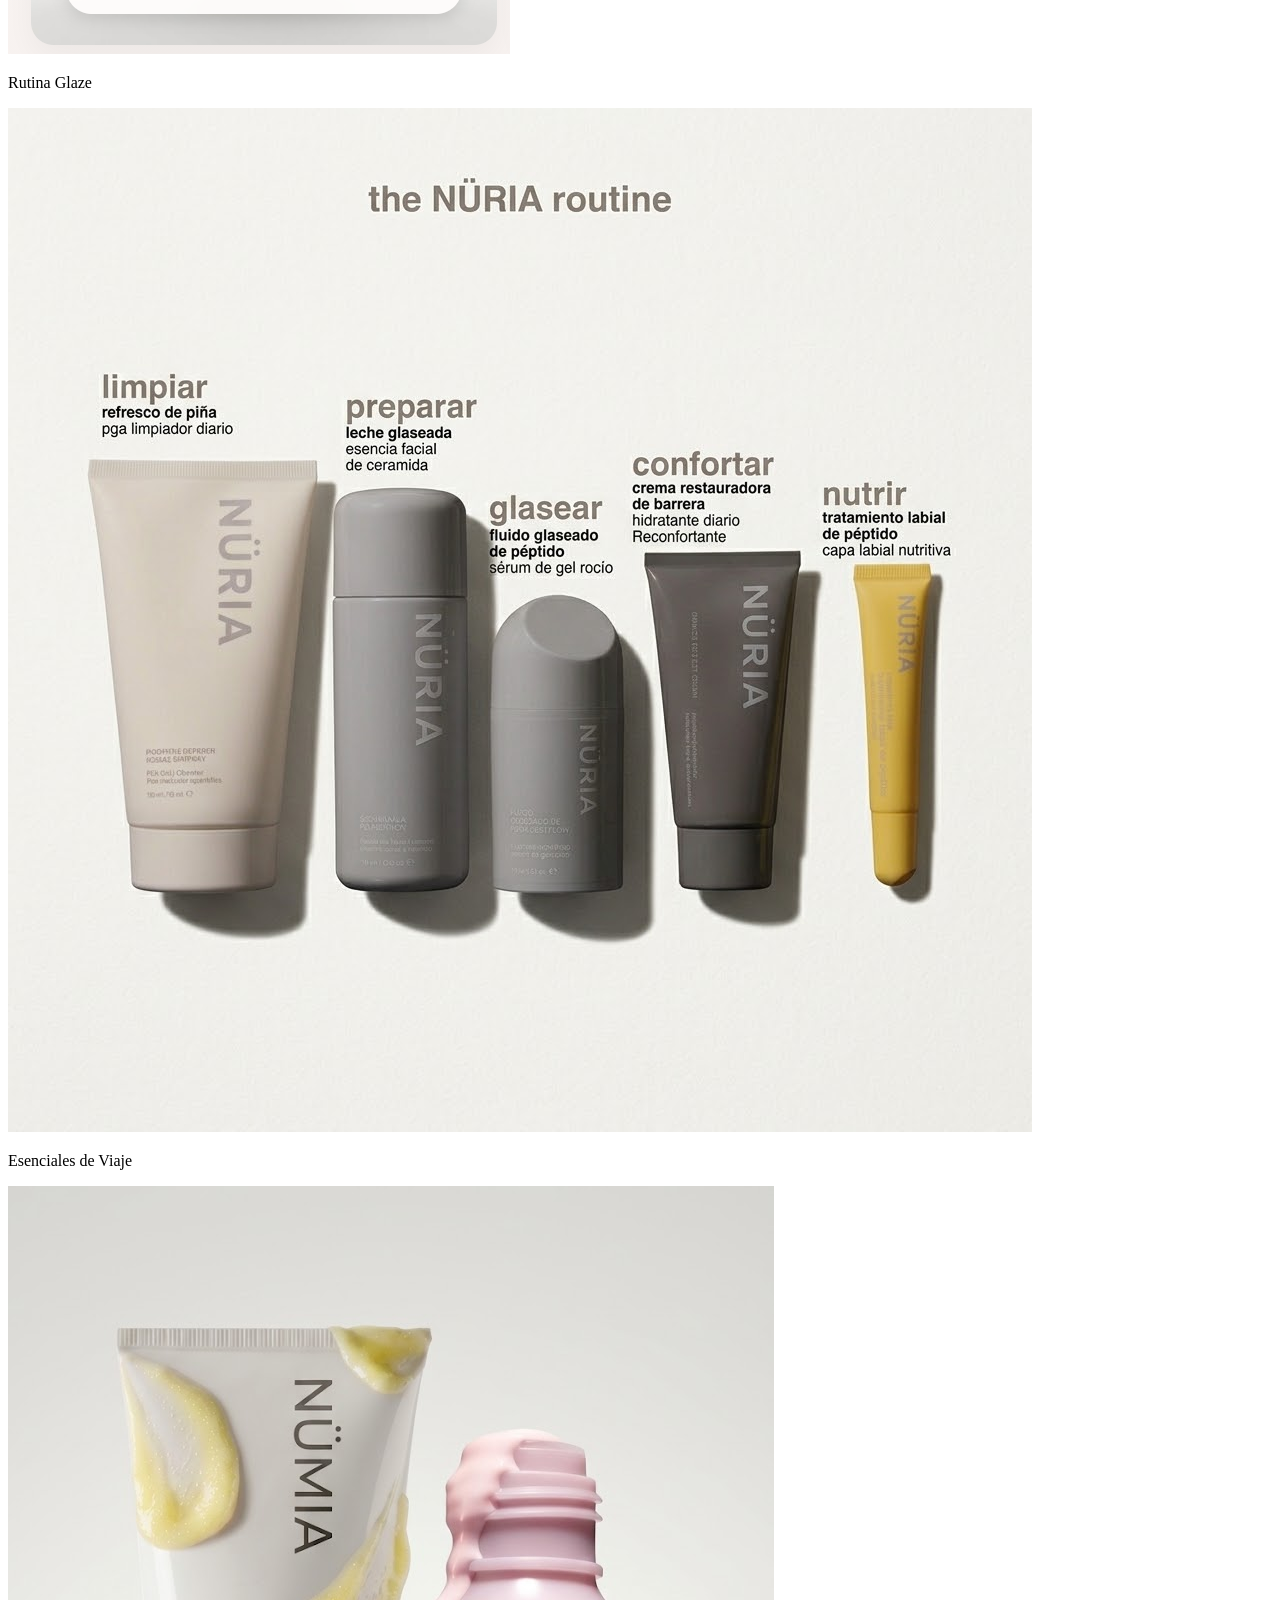
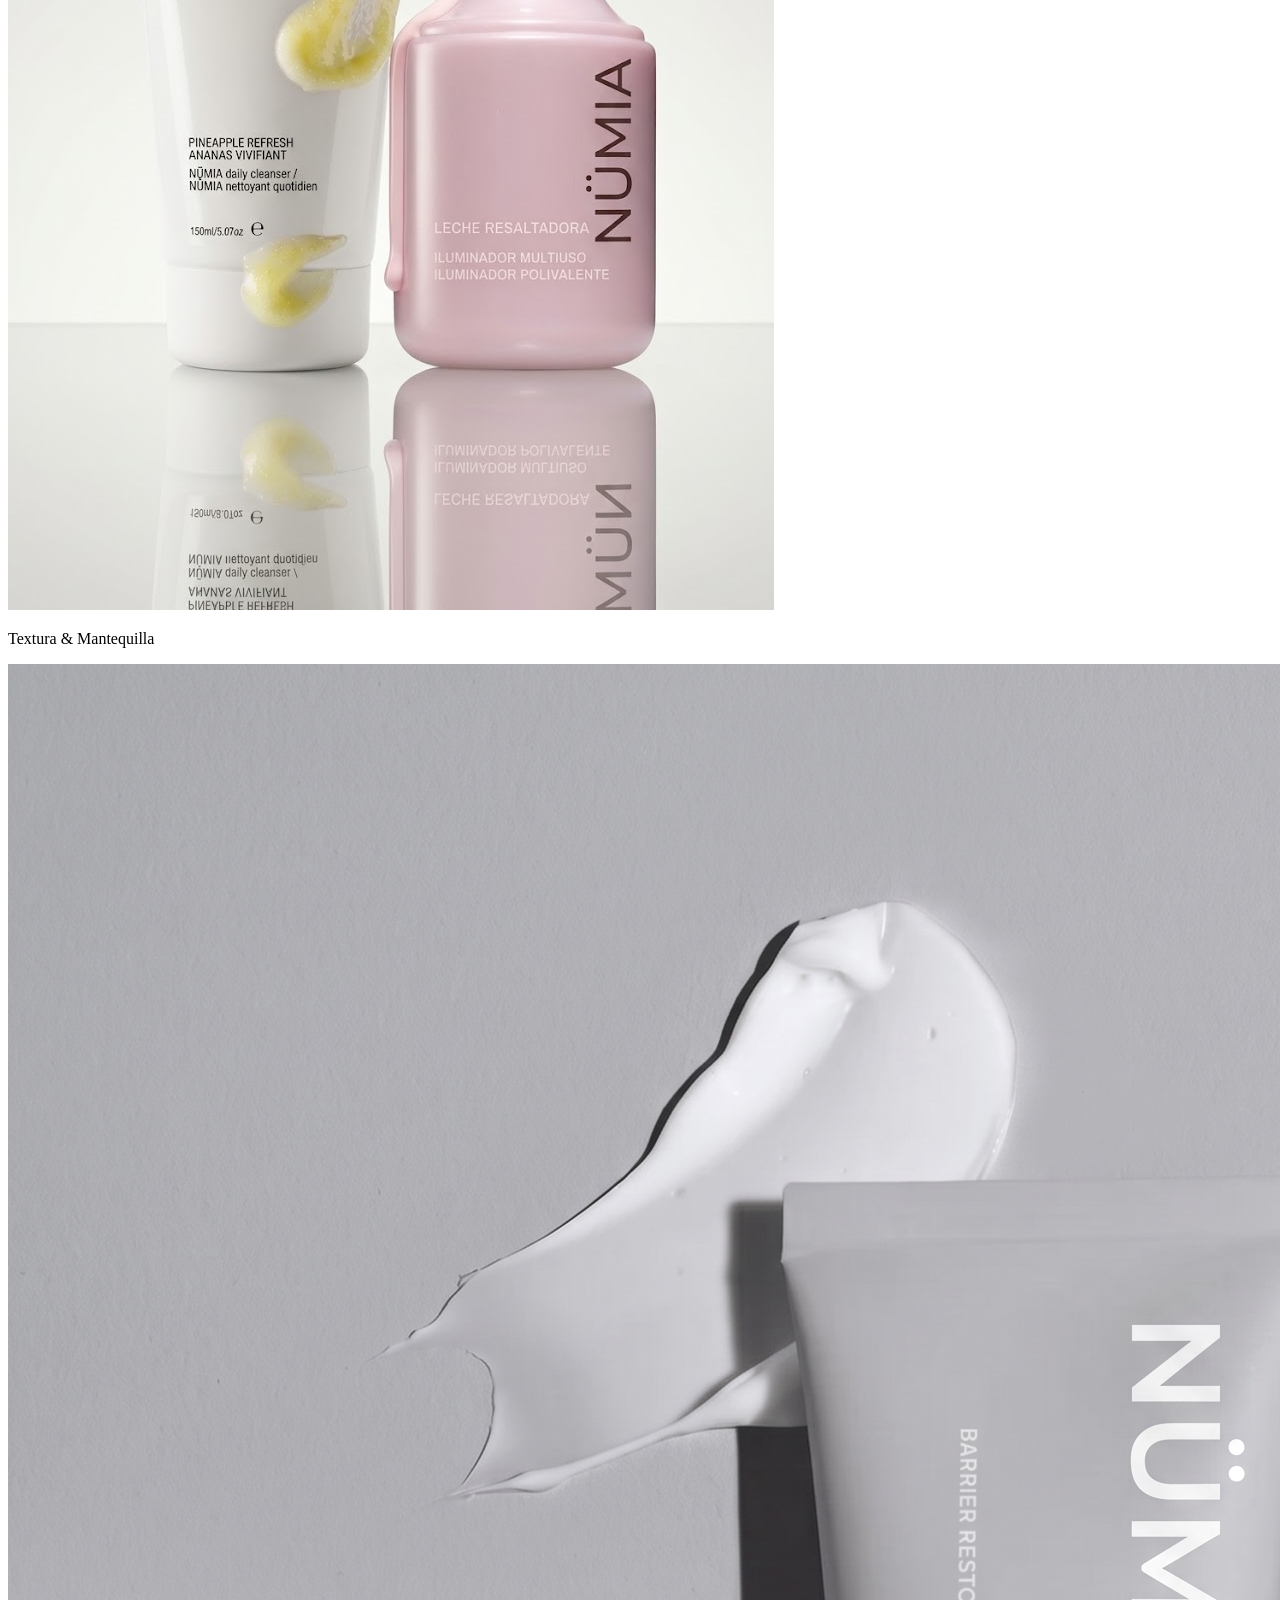
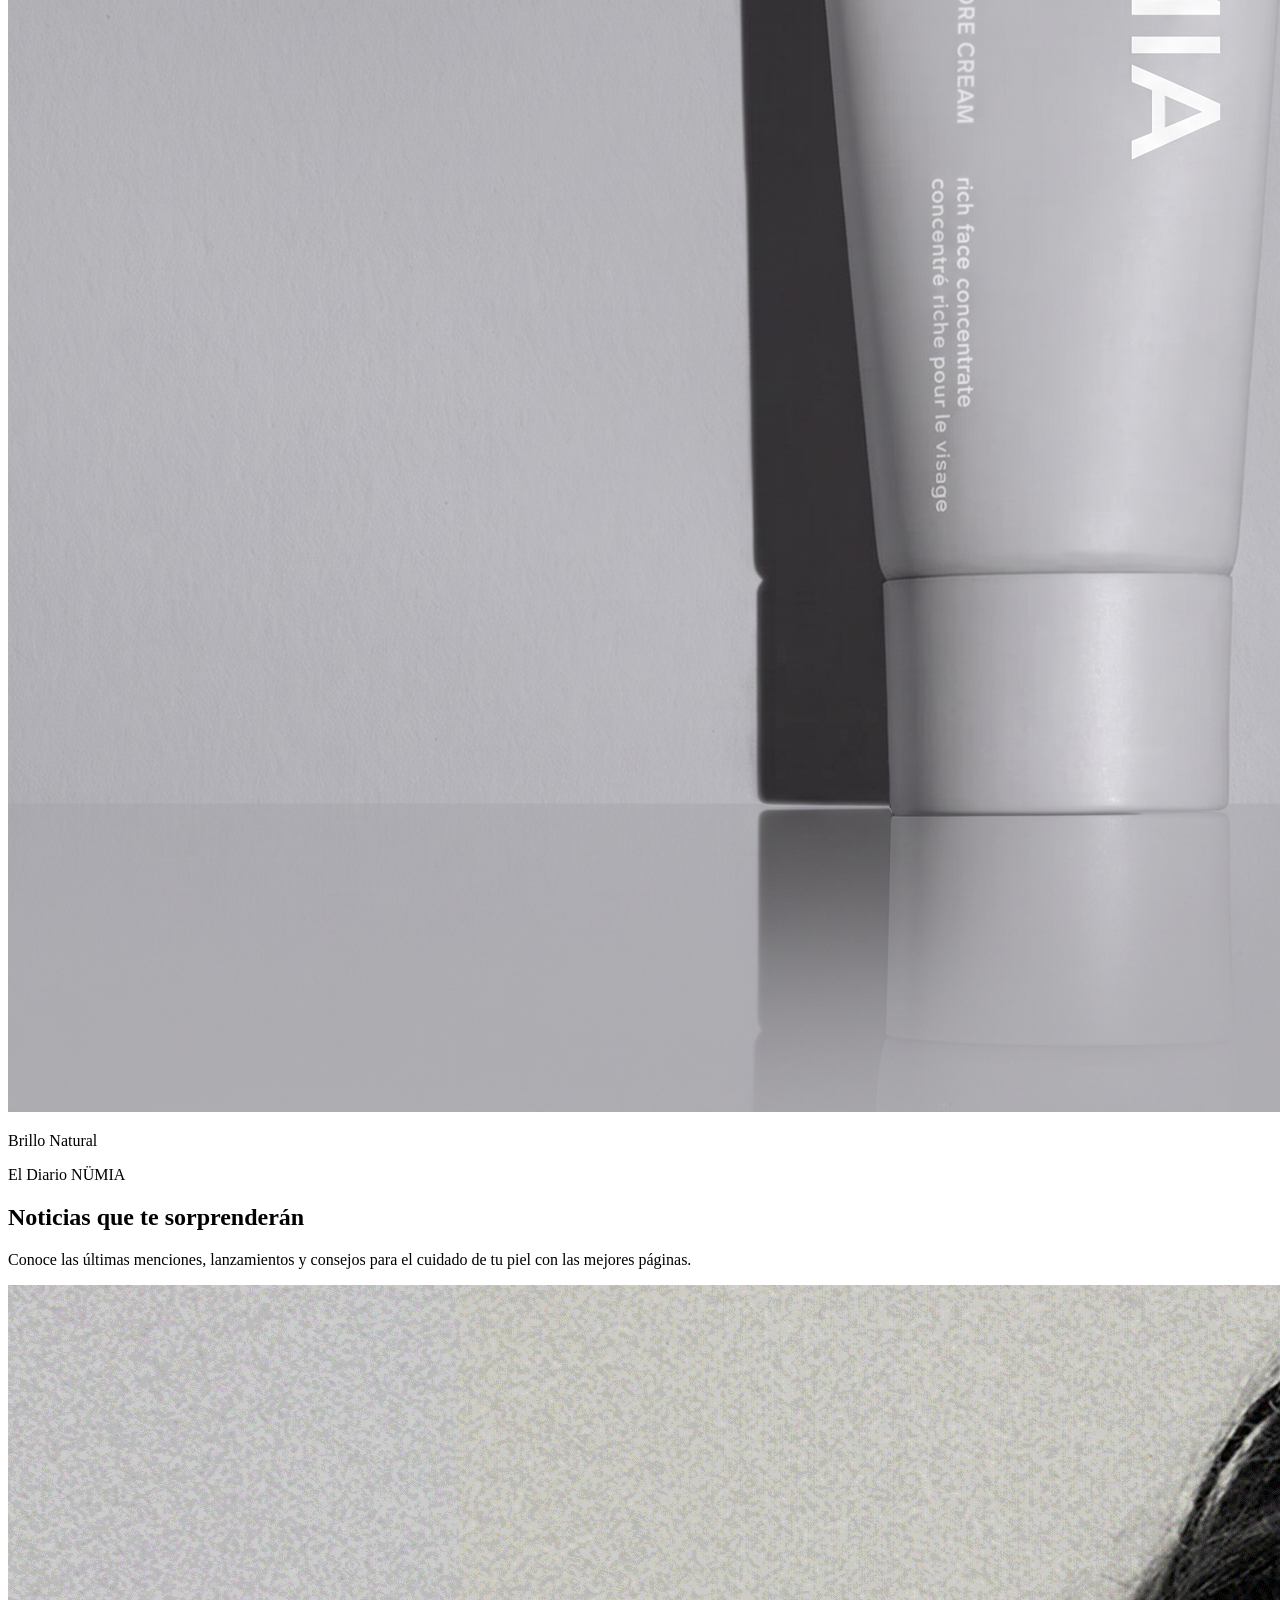
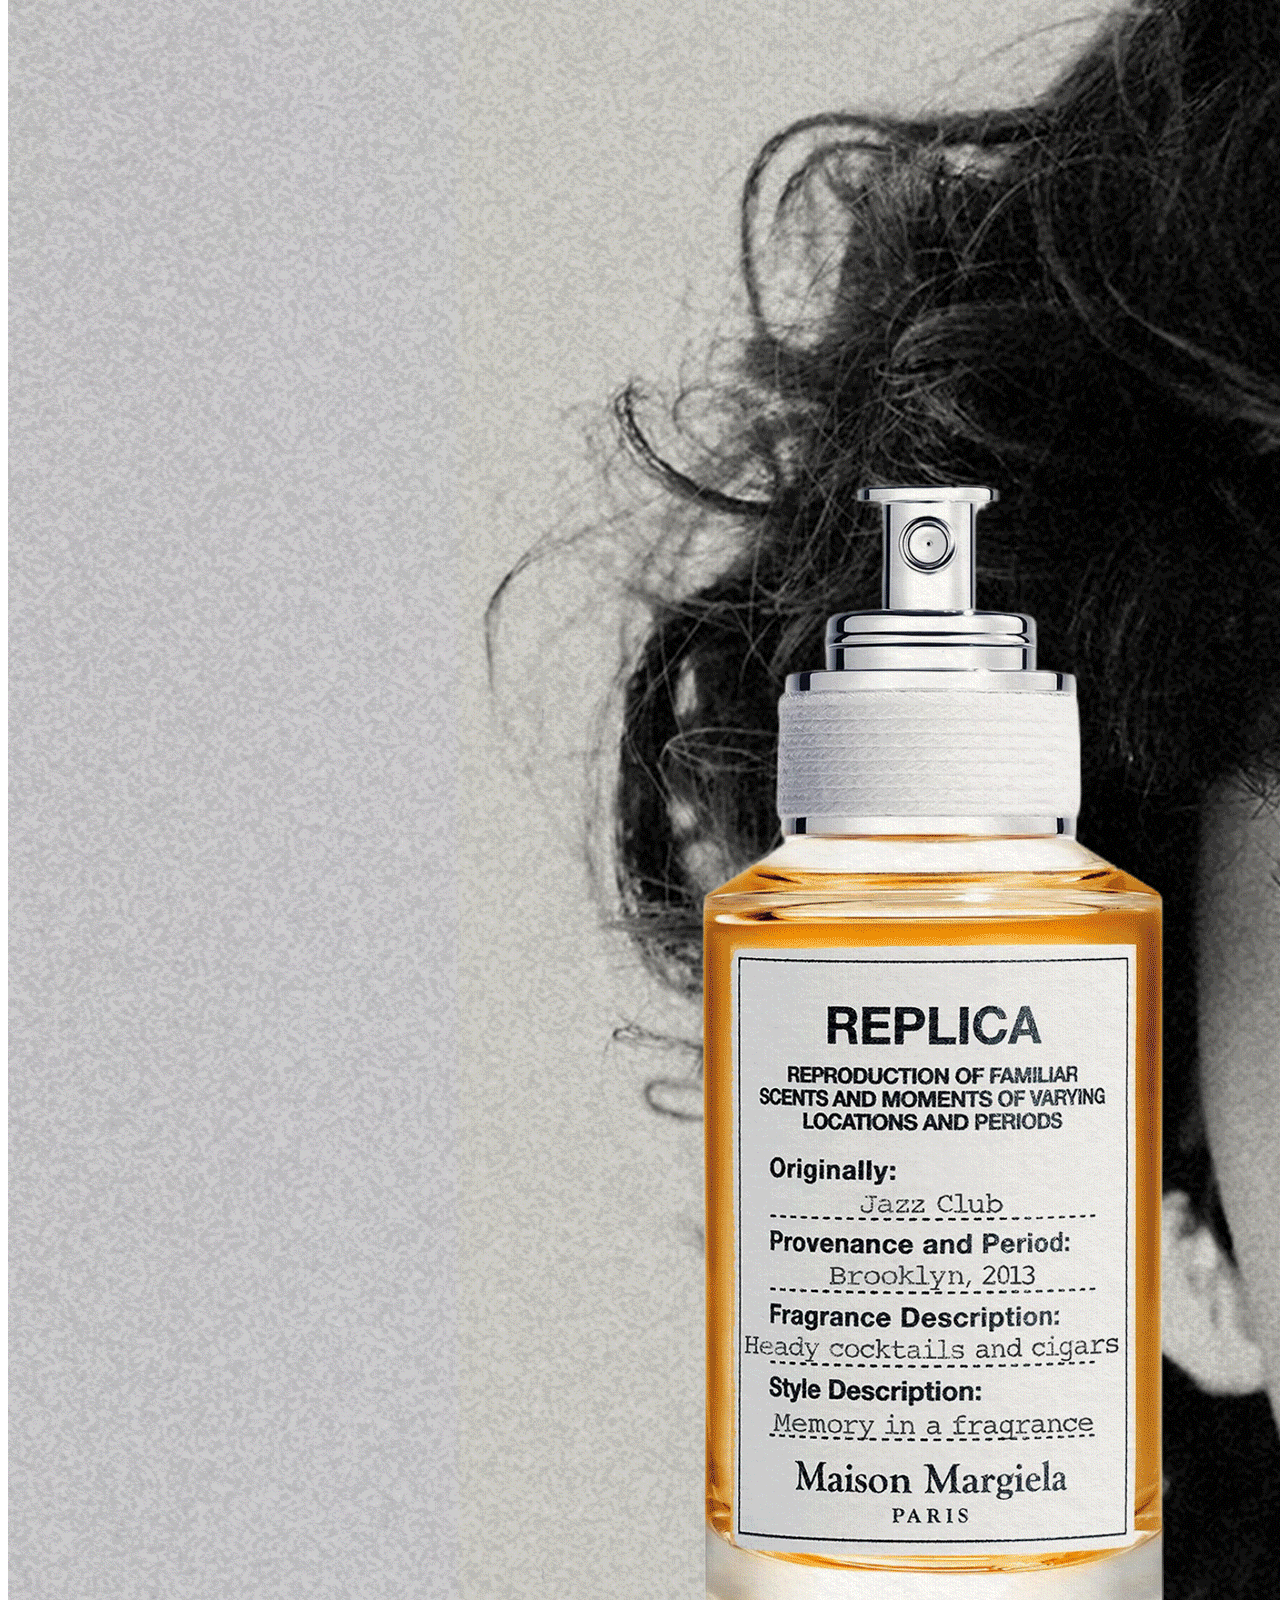
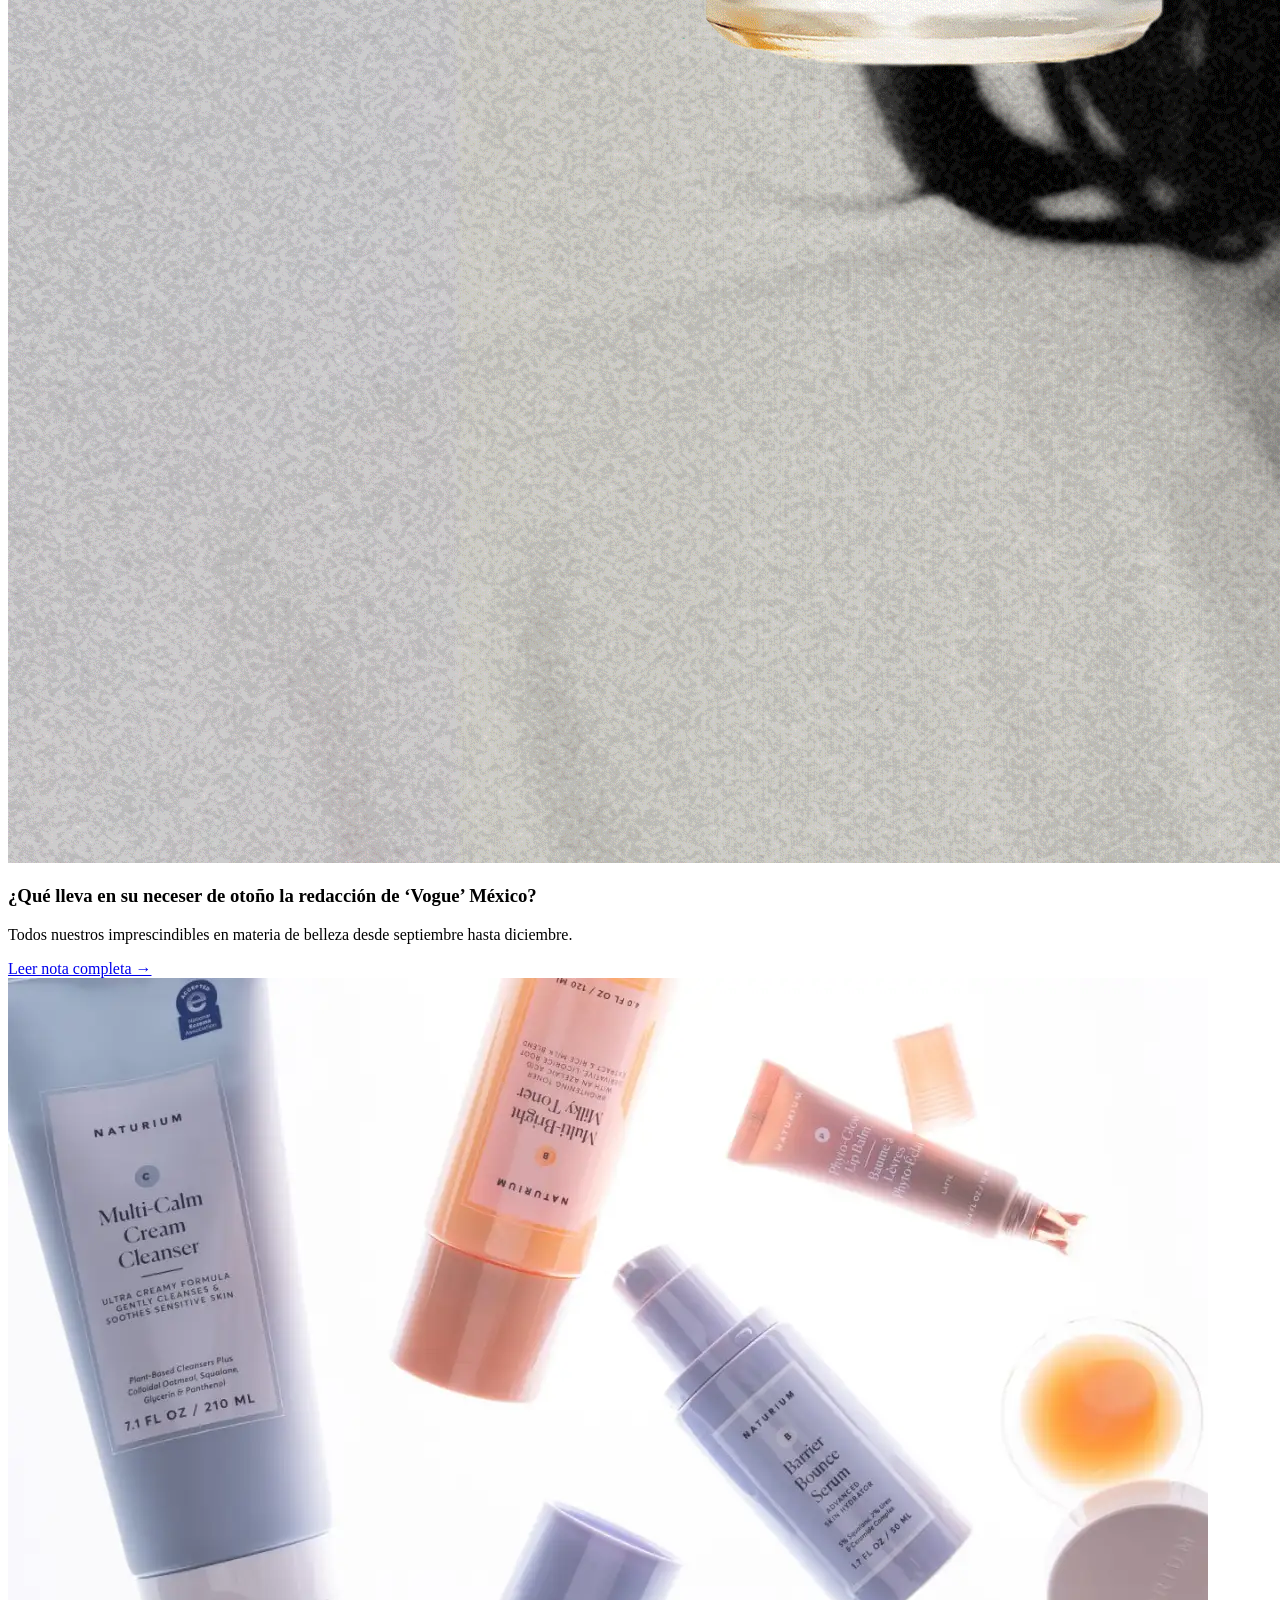
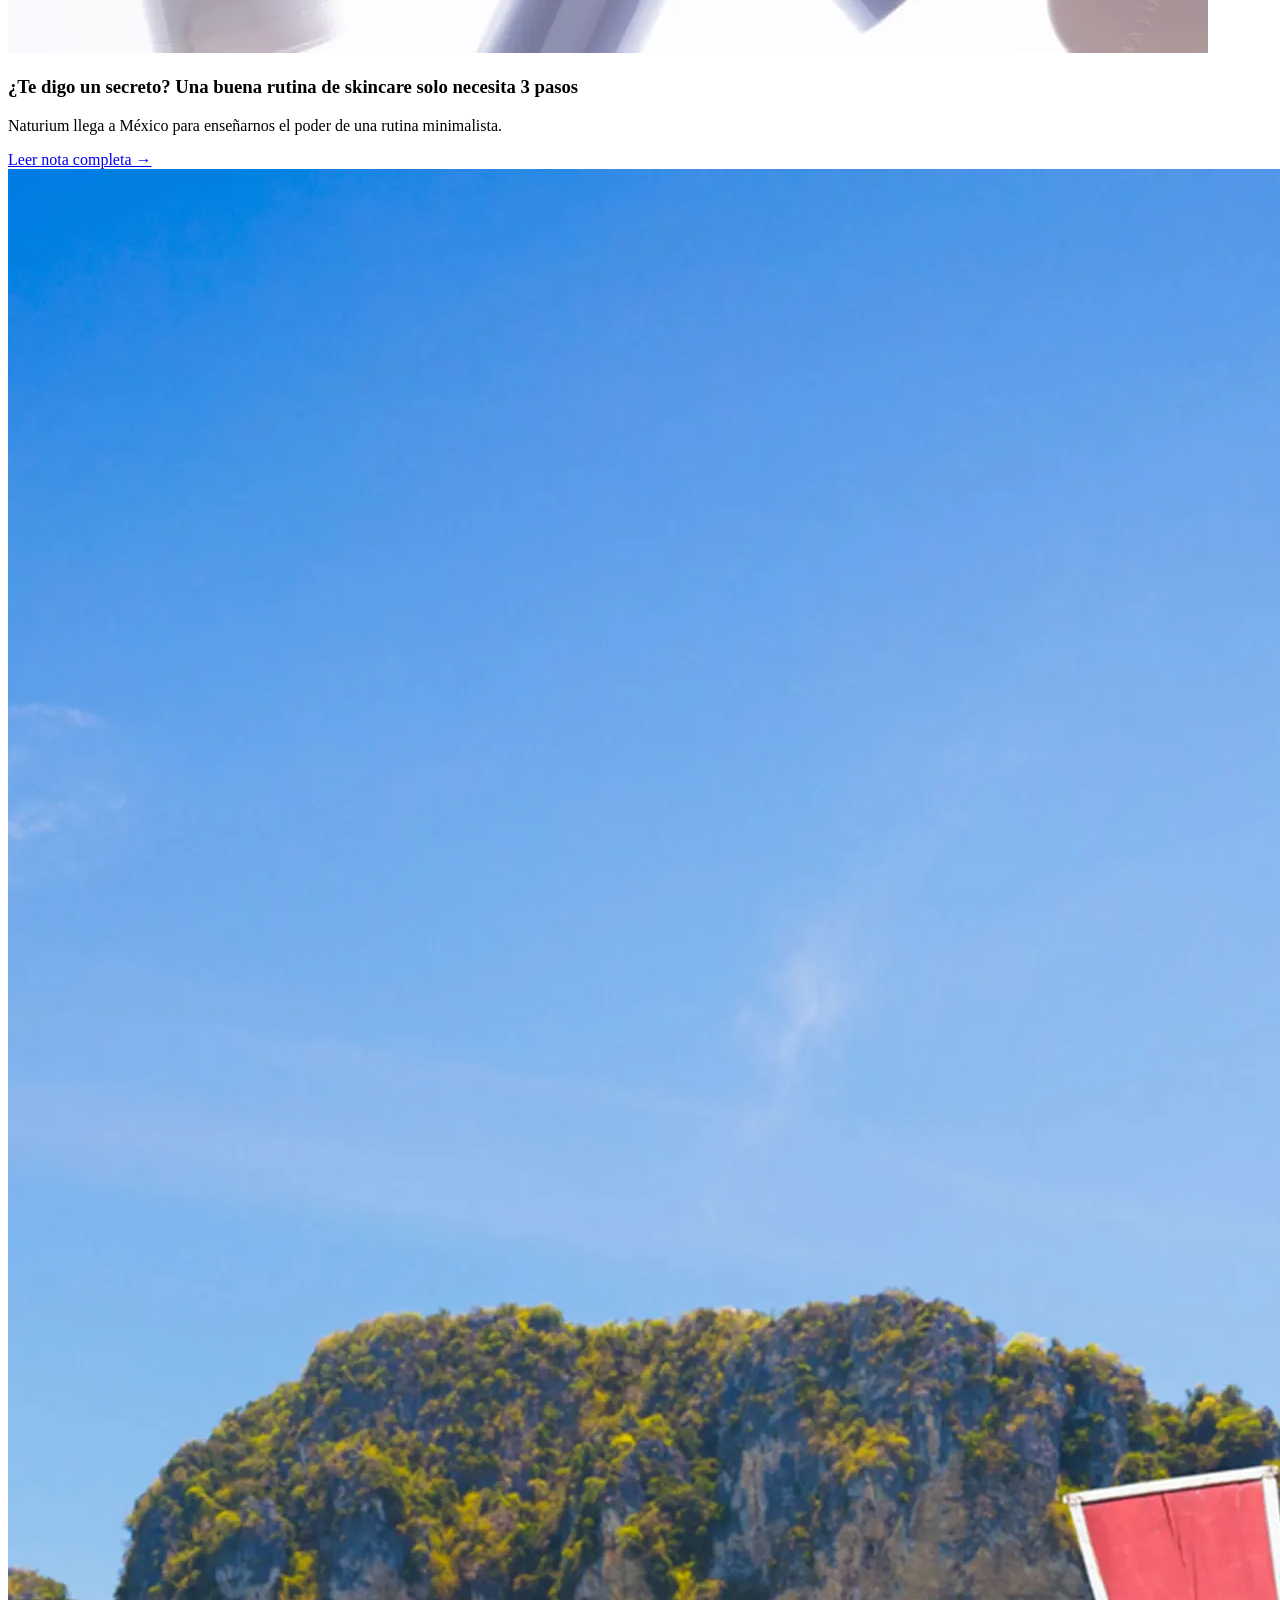
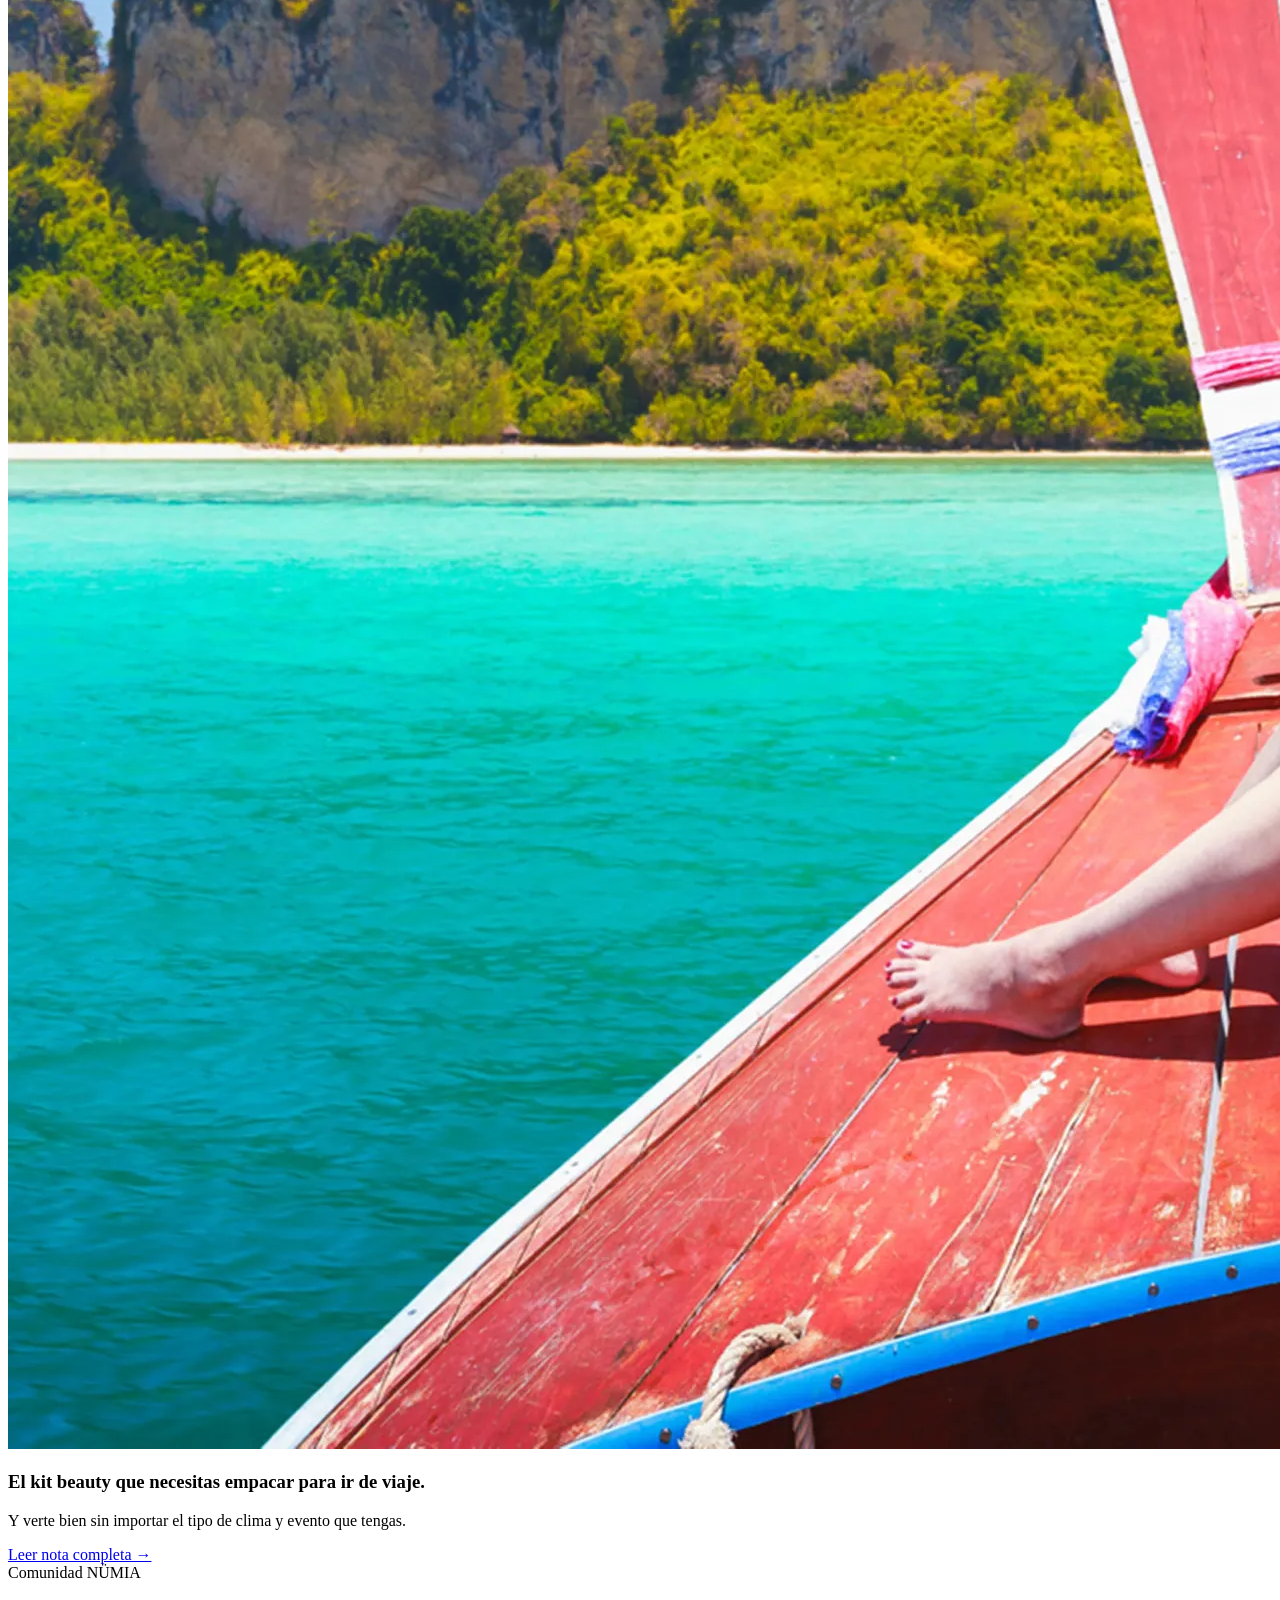
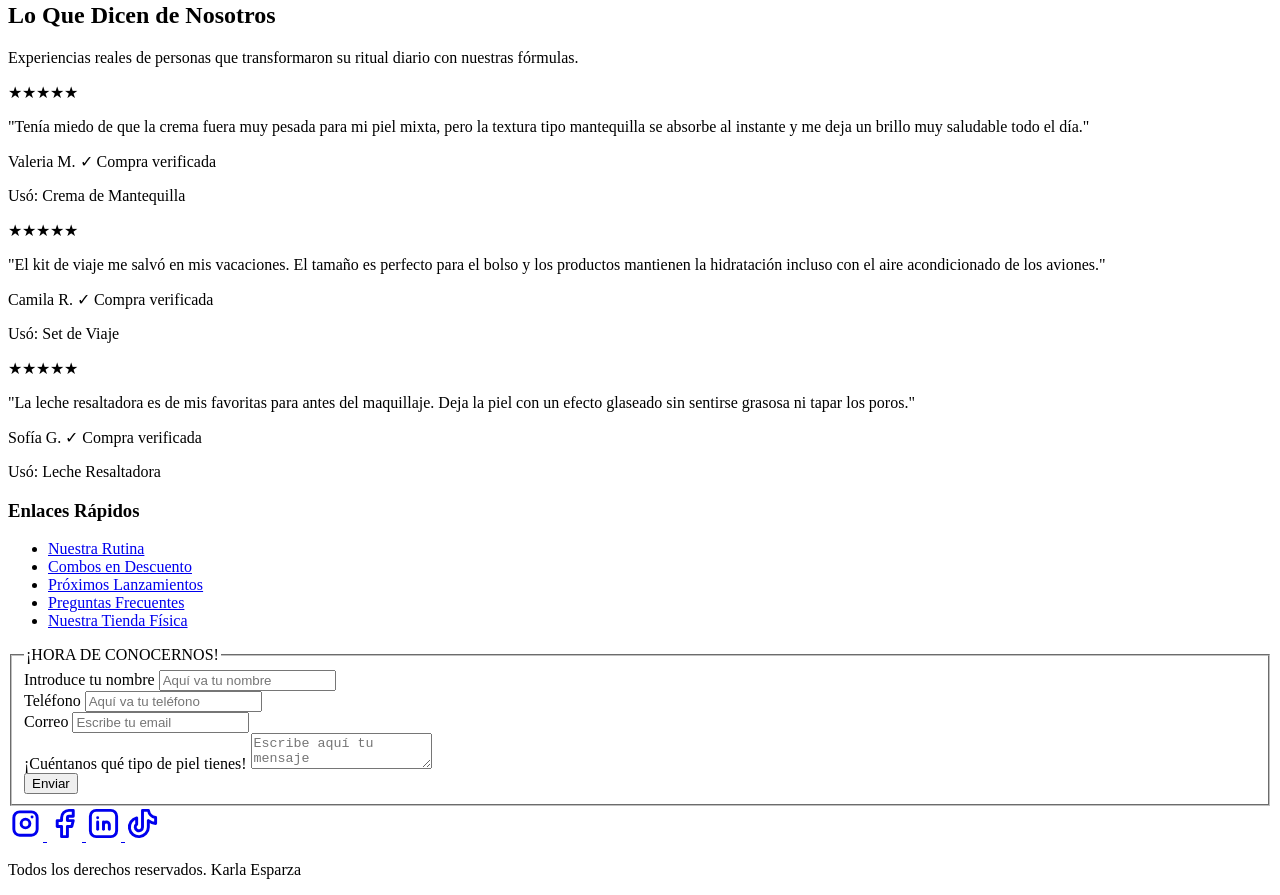
==== commit 6060d990: "Update print statement from 'Hello' to 'Goodbye'" ====
--- a/index.html
+++ b/index.html
@@ -6,7 +6,7 @@
     <meta name="viewport" content="width=device-width, initial-scale=1.0">
     <title>NÜMIA SKIN - Cuidado Facial Esencial</title>
     <!-- link es la etiqueta que conecta este html con la hoja de estilos de css para que agarre todos los colores y diseños que puse -->
-   <link rel="stylesheet" href="CSS/Styles.css">
+    <link rel="stylesheet" href="CSS/styles.css">
 </head>
 <body> 
 
@@ -352,3 +352,4 @@
 <!-- section: Divide la página por temas grandes, article: Es la unidad individual dentro de esa sección, div: Es una caja sin significado se usa para diseño visual, colores o acomodo. -->
 </body>
 </html>
+</html>
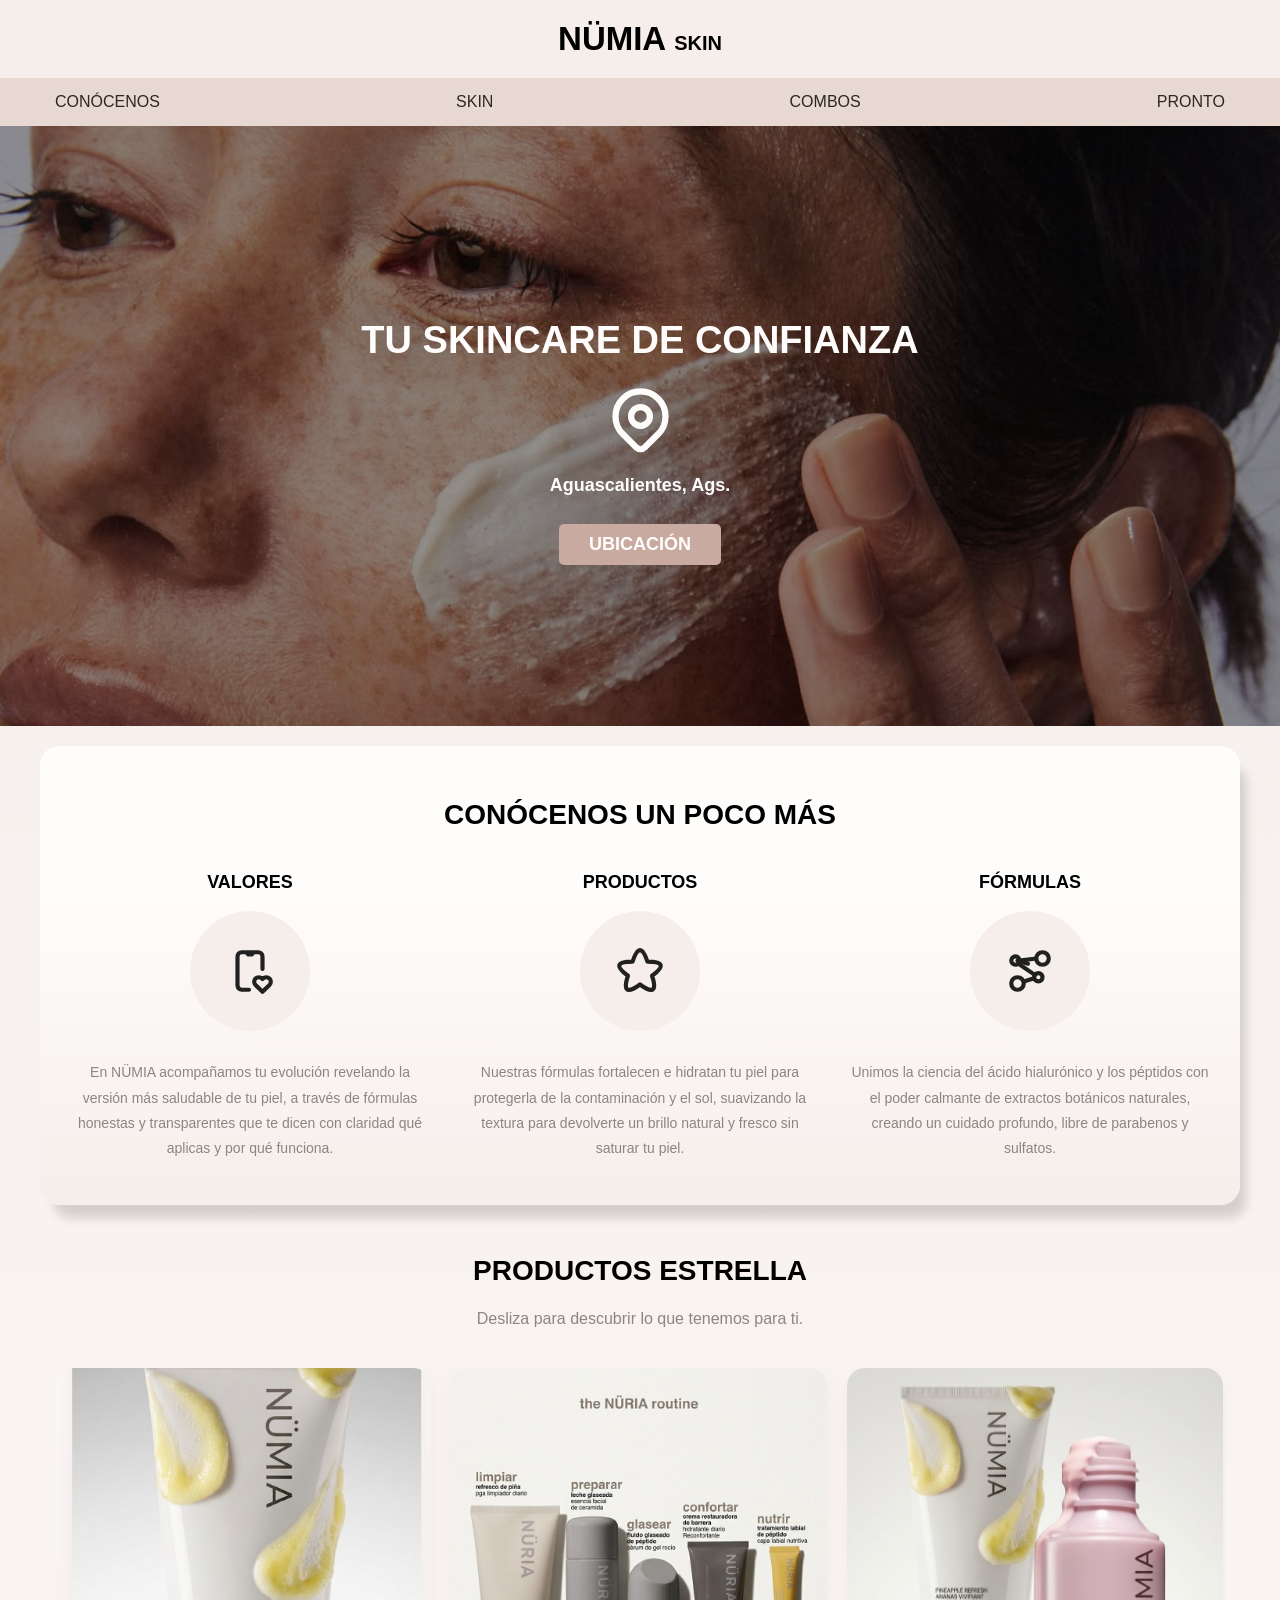
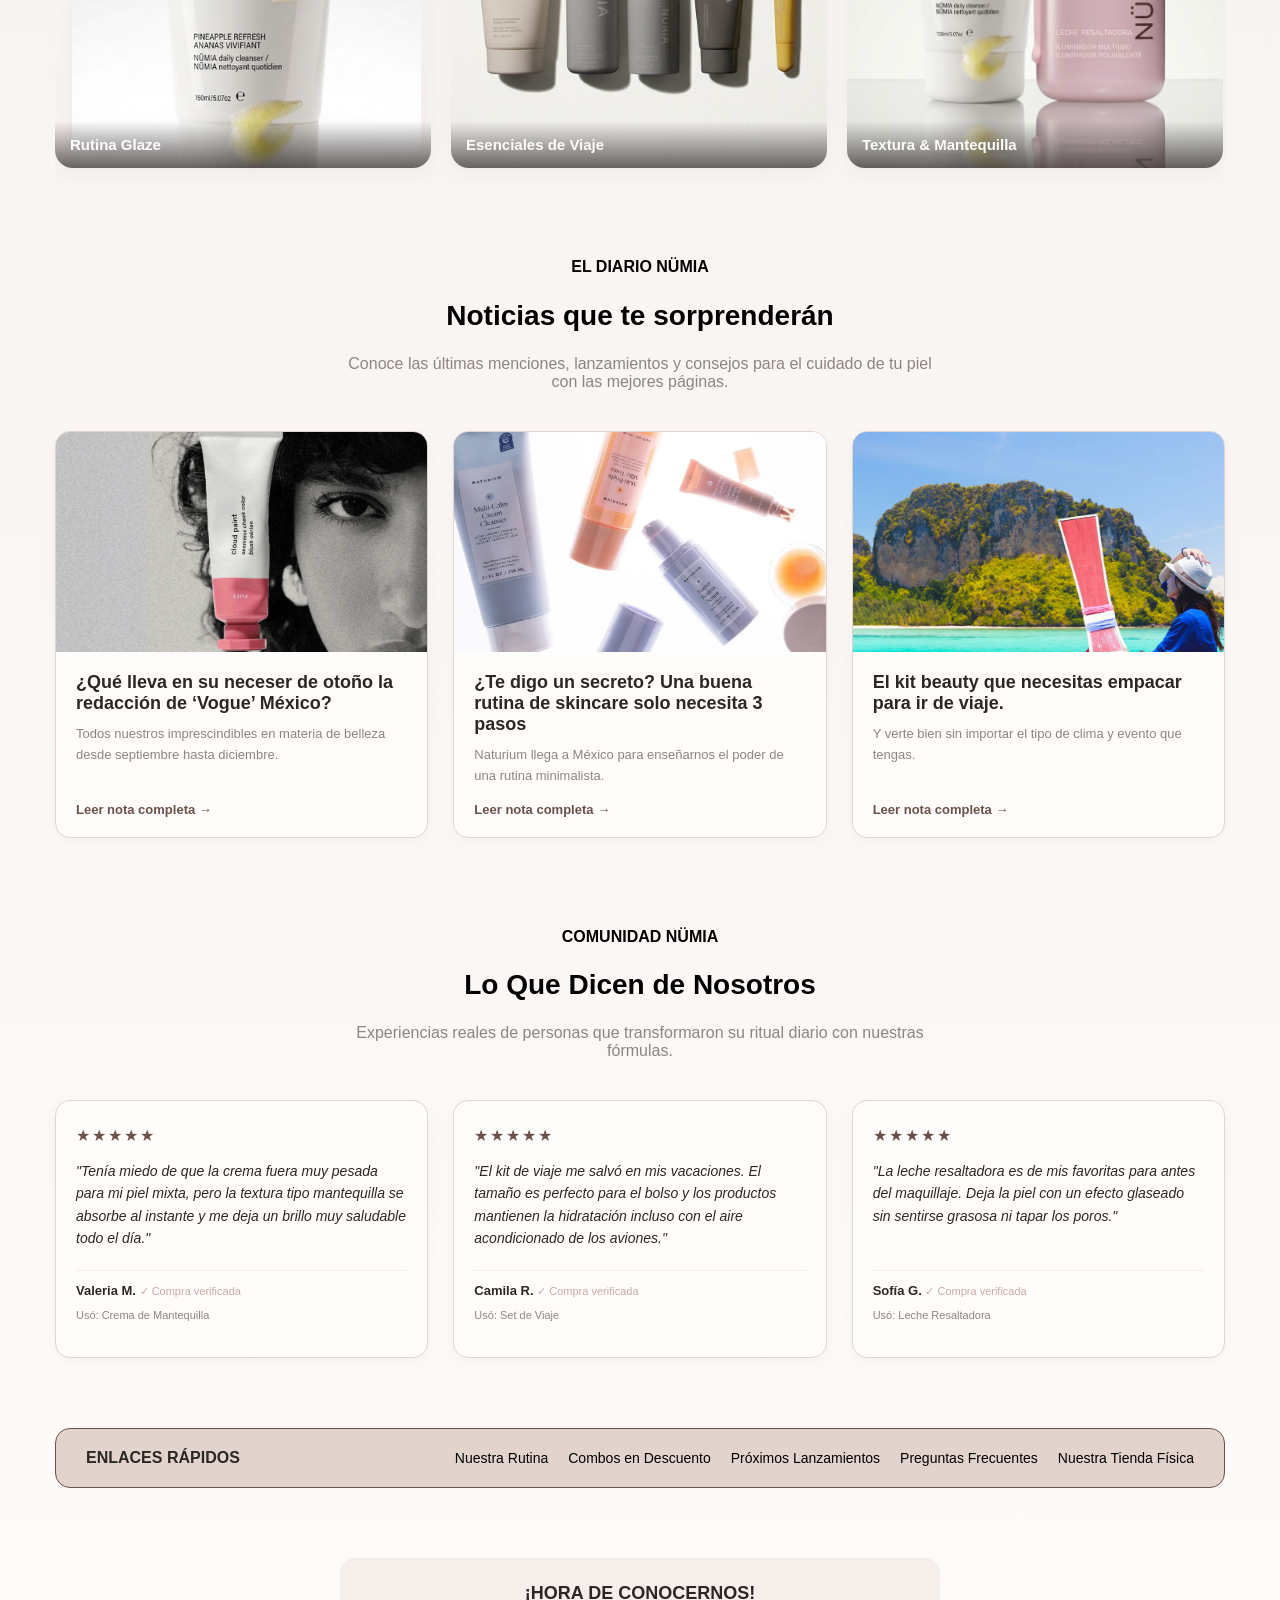
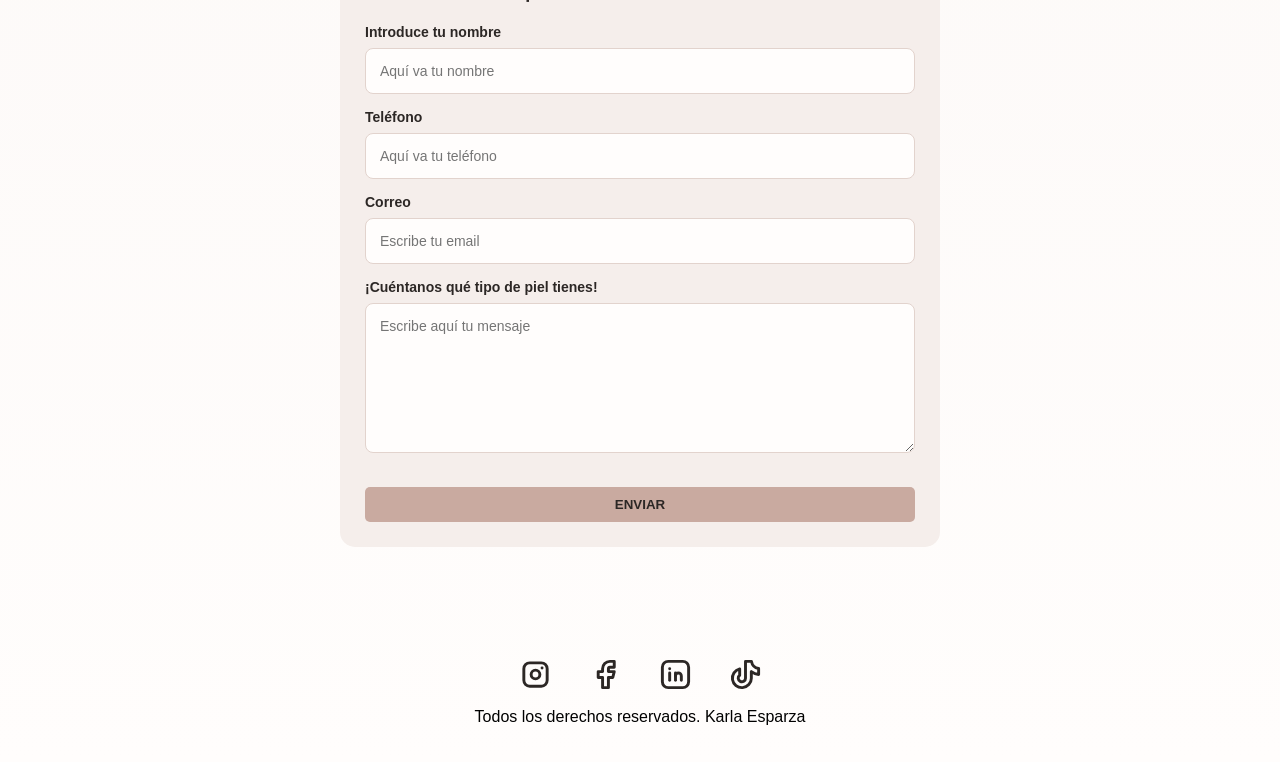
==== commit dc2e3e64: "Update print statement from 'Hello' to 'Goodbye'" ====
--- a/index.html
+++ b/index.html
@@ -6,7 +6,7 @@
     <meta name="viewport" content="width=device-width, initial-scale=1.0">
     <title>NÜMIA SKIN - Cuidado Facial Esencial</title>
     <!-- link es la etiqueta que conecta este html con la hoja de estilos de css para que agarre todos los colores y diseños que puse -->
-    <link rel="stylesheet" href="CSS/styles.css">
+    <link rel="stylesheet" href="CSS/Styles.css">
 </head>
 <body> 
 
@@ -352,4 +352,3 @@
 <!-- section: Divide la página por temas grandes, article: Es la unidad individual dentro de esa sección, div: Es una caja sin significado se usa para diseño visual, colores o acomodo. -->
 </body>
 </html>
-</html>
--- a/CSS/Styles.css
+++ b/CSS/Styles.css
@@ -0,0 +1,1040 @@
+/* Variables en CSS */
+/* Aquí puse todos los colores que ocuparé y pondré en los códigos */
+:root {
+    --blanco: #FFFDFC;
+    --oscuro: #2C2725;
+    --CafeMedio: #8C8580;
+    --primario: #E8D8D2;
+    --secundario: #C9AAA0;
+    --CremaClaro: #F5EEEB;
+    --CremaOscuro: #E2D3CD;
+    --CafeClarito: #6B5149;
+    --rosa: #D8B9B0;
+    --crema: #F1E5DE;
+
+    /* Esta es para la tipografía, en la primera es la fuente que quiero usar y en la segunda vendría siendo lo del tamaño de la letra */
+    --fuentePrincipal: "Work Sans", sans-serif;
+    --tamanoFuente: 3.3rem;
+}
+
+/* En esta se conecta con todos los html, o sea que este vendría siendo para todo. 
+    font-size sirve para cambiar el tamaño de la letra, box-sizing me ayuda para evitar que las cajas que puse no se hagan más grandes de lo que puse, más aparte no me mueva todo lo de la página, scroll-snap-type: y mandatory este es para deslizar y que todo encaje en cada sección que puse, con esto me evito de problemas de que no encaje de manera incorrecta.
+    1rem=10px */
+html {
+    font-size: 62.5%;
+    box-sizing: border-box;
+    scroll-snap-type: y mandatory;
+}
+
+/* este vendría siendo para que todo lo que puse no se agrande ni se descuadre todo lo que puse. */
+*, *:before, *:after {
+    box-sizing: inherit;
+}
+
+/* Body es el cuerpo de nuestra página, font-size es el tamaño de la letra y no se vea con diferentes letras, font-family es el tipo de letra, font-weight es el grosor de la letra, background-image este sirve desvanece el fondo puse el color crema a blanco arriba y margin quita los bordes o los espacios que puse alrededor y se pegue a la orilla. */
+body {
+    font-size: 1.6rem;
+    font-family: var(--fuentePrincipal);
+    font-weight: 400;
+    background-image: linear-gradient(to top, var(--blanco) 0%, var(--CremaClaro) 100%);
+    margin: 0;
+}
+
+/* estos son para los títulos y subtítulos, el primero es para centrarlo y h2 es para los subtítulos se vean más grandes y h3 le da los títulos que puse en las tarjetas */
+h1, h2, h3 {
+    text-align: center;
+}
+
+h2 {
+    font-size: 2.8rem;
+}
+
+h3 {
+    font-size: 1.8rem;
+}
+
+/* contenedor es para mantener todo centrado aparte es para que las fotos, botones y textos no se vayan para la orilla y no se vea demasiado grande, por eso max-width es para tener un tipo límite en lo ancho de mi página y margin es para que quede a la mitad o sea que este lo usé para lo del formulario que no haya nada a los lados. */
+.contenedor {
+    max-width: 120rem;
+    margin: 0 auto;
+}
+
+/* sombra es para que vuelen las tarjetas que dé como ese efecto, box-shadow este se encarga de poner la sombra en la parte de abajo y despegada en sí, border-radius es para redondear las esquinas de los contenedores y background-image es para el degradado de la parte de abajo del mismo, padding es el que me ayudó a que no se pegara todo a la orilla de los contenedores */
+.sombra {
+    box-shadow: 10px 17px 11px -4px rgba(0,0,0,0.15);
+    border-radius: 2rem;
+    background-image: linear-gradient(to top, var(--CremaClaro) 0%, var(--blanco) 70%);
+    padding: 3rem;
+}
+
+/* botón: este lo puse en lo que vendría siendo el primero pues sería que le puse color al botón en sí, el padding es para el espacio y no me quede todo pegado, margin-top es para que el botón esté en la parte de abajo, text-decoration este le quita lo que pasa al principio que se le pone la raya azul este lo ocupé para los enlaces rápidos, text-transform este pone en mayúsculas el botón, border pues redondear las esquinas, width este es para que el botón esté del ancho del espacio o sea que esté bastante grande, text-align es para que el texto que puse esté en medio, border le quité lo feo que se ve sin esto, display permite que este se quede estático para que esté como lo puse anteriormente y color es pues las letras que puse, font-weight es para poner el texto en negritas para que resalte. */
+.boton {
+    background-color: var(--secundario);
+    padding: 1rem 3rem;
+    margin-top: 1rem;
+    text-decoration: none;
+    text-transform: uppercase;
+    border-radius: 0.5rem;
+    width: 80%;
+    text-align: center;
+    border: none;
+    display: inline-block;
+    color: var(--oscuro);
+    font-weight: 600;
+}
+
+/* este está para que cuando le pique se ponga de color, cursor es para que se pueda hacer clic y se metan a combos y background es para que cambie de color y pues el color que le asigné lo puse blanco */
+.boton:hover {
+    cursor: pointer;
+    background-color: var(--CafeClarito);
+    color: var(--blanco);
+}
+
+/* 0.1 la parte de arriba y pues lo primero que se ve 
+font-size es tamaño de letra y margin es para los espacios y el 0 es para que esté libre de los 2 lados */
+.titulo {
+    font-size: var(--tamanoFuente);
+    margin: 2rem 0;
+}
+
+/* este está dentro de un título para que se vea distinto y por eso el tamaño de la letra */
+.titulo span {
+    font-size: 2rem;
+}
+
+/* este es la parte de arriba que puse donde está lo de los combos, pronto y los que puse y el color que puse es lo que está de fondo */
+.nav-bg {
+    background-color: var(--primario);
+}
+
+/* es la que se encuentran todos los enlaces que puse o sea en el menú, display: flex es para acomodar y alinear, flex-direction es para que los enlaces se pongan debajo de otro este es más para los teléfonos y el último es para que se alineen al centro */
+.navegacion-principal {
+    display: flex;
+    flex-direction: column;
+    align-items: center;
+}
+
+/* esta es más para aplicarlas en más anchos, esta es tipo que cuando se vea en algo se vea bien, flex-direction es para que se cambien los enlaces en una sola línea horizontal, justify-content dar espacio entre cada uno, .boton este se encarga de que ya los botones no estén de 80% si no que se adapten al ancho de las cosas */
+@media (min-width: 480px) {
+    .navegacion-principal {
+        flex-direction: row;
+        justify-content: space-between;
+    }
+
+    .boton {
+        width: auto;
+    }
+}
+
+/* diseño de los enlaces este es a, padding es para que sea más fácil de picarle y el color que le puse al enlace y text-decoration es quitar lo azul, transition hace que se cambie de color de manera tranquila */
+.navegacion-principal a {
+    padding: 1.5rem;
+    color: var(--oscuro);
+    text-decoration: none;
+    font-size: 1.6rem;
+    font-weight: 500;
+    transition: background-color 0.2s ease;
+}
+
+/* este se encarga de que cambie de color cuando se quiera cambiar al menú, pinta la parte del fondo de café claro detrás de que le des clic, y el último es para que las letras no se pierdan de cierta manera */
+.navegacion-principal a:hover {
+    background-color: var(--secundario);
+    color: var(--blanco);
+}
+
+/* 1. INDEX */
+/* 1.1 parte de la portada hero es la imagen que está en la parte de arriba, la primera es que la imagen esté en la parte de atrás del texto, background es para que no se repita la imagen si es que la imagen está pequeña, la tercera es para que la imagen alcance a cubrir el espacio sin que se vea feo, el cuarto centra la imagen para que quede lo más importante en medio, quinto le da la altura, position es que las letras de skincare de confianza se queden estáticas, y lo último es para que le deje un espacio antes del icono que puse */
+.hero {
+    background-image: url(../img/IMGHERO.png);
+    background-repeat: no-repeat;
+    background-size: cover;
+    background-position: center;
+    height: 60rem;
+    position: relative;
+    margin-bottom: 2rem;
+}
+
+/* es la que está en la parte que va arriba, position es para que esté arriba como las letras, el segundo es para que se vea negro con la opacidad y que las letras que puse se vean más, width es lo que cubra todo el ancho y el otro sería lo alto, display es para que pueda acomodar el título, frase y el botón, flex-direction acomoda que esté uno abajo de otro, justify centra todo lo que está de arriba a abajo */
+.contenido-hero {
+    position: absolute;
+    background-color: rgba(0, 0, 0, 0.4);
+    width: 100%;
+    height: 100%;
+    display: flex;
+    flex-direction: column;
+    align-items: center;
+    justify-content: center;
+}
+
+/* es el que puse para lo del skincare de confianza, el primero es que esté centrado, tamaño de la letra, que pinte el color de las letras en blanco y deje un espacio para que no se vea todo pegado */
+.subtitulo {
+    text-align: center;
+    font-size: 3.8rem;
+    color: var(--blanco);
+    margin-bottom: 2rem;
+}
+
+/* este es donde está lo del icono y el botón, font-weight es para que esté en negritas, el color y el tamaño de la letra */
+.place {
+    font-weight: 600;
+    color: var(--blanco);
+    font-size: 1.8rem;
+}
+
+/* 1.2 apartado de VALORES Y SERVICIOS
+es la caja donde puse los valores e iconos display es para que esté ordenada en filas y columnas, grid-template-columns este me ayudó a tener 1 sola columna que ocupa el ancho, gap es la separación entre cada tarjeta y no se vea como todas pegadas. */
+.servicios {
+    display: grid;
+    grid-template-columns: 1fr;
+    gap: 3rem;
+}
+
+/* Cambia cuando se cambia de pantalla, este va a hacer que las columnas se dividan entre 3 pero que queden iguales, o sea pone una fila como tal. */
+@media (min-width: 780px) {
+    .servicios {
+        grid-template-columns: repeat(3, 1fr);
+    }
+}
+
+/* este es importante ya que guarda todo lo que pongo en servicios, display es para ordenar las cosas internas, flex-direction que el círculo, el texto y el título se vean de arriba para abajo, centra todo en medio */
+.servicio {
+    display: flex;
+    flex-direction: column;
+    align-items: center;
+}
+
+/* es donde se encuentra el icono, altura, ancho, parte de atrás de qué color lo puse, redondear las orillas, alinear el icono, centra el dibujo de manera horizontal dentro del círculo y el otro verticalmente, y deja espacio para que no se pegue con los valores */
+.servicio .icono {
+    height: 12rem;
+    width: 12rem;
+    background-color: var(--CremaClaro);
+    border-radius: 50%;
+    display: flex;
+    justify-content: center;
+    align-items: center;
+    margin-bottom: 1.5rem;
+}
+
+/* este es el texto que puse como la descripción que usé, line-height es espacio entre las líneas, esté centrado el texto, el color de las letras y el tamaño de la letra */
+.servicio p {
+    line-height: 1.8;
+    text-align: center;
+    color: var(--CafeMedio);
+    font-size: 1.4rem;
+}
+
+/* 1.3 CARRUSEL DE PRODUCTOS 
+margin-top es el primero ya que es la separación con los otros, margin-bottom es para dejar separación abajo y padding es para dejar espacio de los lados */
+.seccion-carrusel {
+    margin-top: 5rem;
+    margin-bottom: 5rem;
+    padding: 0 1.5rem;
+}
+
+/* como tal la caja del carrusel, que ocupe el ancho del contenedor, position es para que ninguna cosa se mueva fuera de la caja como tal que todo se quede adentro */
+.carrusel-contenedor {
+    width: 100%;
+    position: relative;
+}
+
+/* moverlas para los lados, display que esté de manera horizontal, gap dejar la separación entre cada tarjeta, overflow-x es para deslizar si no se pueden ver todas, scroll deslizar rápido, padding dejar espacio para que se vean todas las imágenes */
+.carrusel-pista {
+    display: flex;
+    gap: 2rem;
+    overflow-x: auto;
+    scroll-behavior: smooth;
+    padding-bottom: 2rem;
+}
+
+/* el tamaño como tal de la barra de abajo y el tamaño */
+.carrusel-pista::-webkit-scrollbar {
+    height: 6px;
+}
+
+/* este se encarga de que se vea bonita la barra para el scroll, desde el color y las puntas que están redondeadas */
+.carrusel-pista::-webkit-scrollbar-thumb {
+    background-color: var(--secundario);
+    border-radius: 1rem;
+}
+
+/* este es para cada una con la imagen y el texto, flex este es para que cuando esté en el celular se puedan ver cada tarjeta en el porcentaje que le puse, scroll-snap-align es que esté en el centro, position es para que no se encime la foto y el texto como tal, redondear las esquinas, overflow es para que la foto no se salga de la tarjeta, altura que quiero que tengan como tal, box-shadow no más por inventada la neta es para que se vea bonito que no se vea tosco en cuanto a la sombra que parezcan que no están pegadas */
+.carrusel-slide {
+    flex: 0 0 70%;
+    scroll-snap-align: center;
+    position: relative;
+    border-radius: 1.8rem;
+    overflow: hidden;
+    height: 40rem;
+    background-color: var(--blanco);
+    box-shadow: 0 8px 20px rgba(0, 0, 0, 0.04);
+}
+
+/* este lo puse para computadoras, flex es para que se puedan ver las 3 tarjetas a la vez */
+@media (min-width: 768px) {
+    .carrusel-slide {
+        flex: 0 0 calc(33.333% - 1.4rem);
+    }
+}
+
+/* imagen de cada tarjeta, llene lo ancho y largo, llene todo el espacio sin que se pixelee, elimine cada parte que está en blanco */
+.carrusel-slide img {
+    width: 100%;
+    height: 100%;
+    object-fit: cover;
+    display: block;
+}
+
+/* información de cada tarjeta, primero que se ponga arriba de la imagen, que el botón que está en la izquierda que quede fijamente, el ancho de la tarjeta, deje un espacio o sea que no se vea al ras, que se vea un degradado para que las letras se vean */
+.carrusel-info {
+    position: absolute;
+    bottom: 0;
+    left: 0;
+    width: 100%;
+    padding: 1.5rem;
+    background: linear-gradient(to top, rgba(44, 39, 37, 0.7) 0%, transparent 100%);
+}
+
+/* Ponerles el nombre a cada producto, color blanco, tamaño de la letra que las ponga en negritas, márgenes afuera para que no se desacomoden como tal y el texto esté alineado */
+.carrusel-titulo {
+    color: var(--blanco);
+    font-size: 1.5rem;
+    font-weight: 600; 
+    margin: 0;
+    text-align: left;
+}
+
+/* 1.4 FORMULARIO para conocernos más */
+.seccion-formulario {
+    padding: 2rem 1.5rem;
+}
+
+.formulario { 
+/* Width es para que ocupe el ancho y que nunca se corte como tal, margin es para centrar horizontalmente y que sea equivalente a ambos lados */
+    background-color: var(--CremaClaro);
+    width: min(60rem, 100%); 
+    margin: 0 auto;
+    padding: 2.5rem;
+    border-radius: 1.5rem;
+}
+
+/* es para todo lo que puse adentro o sea el texto y los recuadros de respuesta y que no sea como tan tosco en cuanto a los márgenes */
+.formulario fieldset {
+    border: none;
+    padding: 0;
+    margin: 0;
+}
+
+/* este es para el título, centrado, tamaño de letra, que se convierta en mayúsculas y en negritas, dejando un espacio y en color café */
+.formulario legend {
+    text-align: center;
+    font-size: 1.8rem;
+    text-transform: uppercase;
+    font-weight: 700;
+    margin-bottom: 2rem;
+    color: var(--oscuro);
+}
+
+/* Este es para cada uno y es para que las etiquetas estén juntas para escribir */
+.campo {
+    margin-bottom: 1.5rem;
+}
+
+/* este es para contestar o las letritas que están para escribir, letras de color en negritas se diferencien, margin dejar espacio abajo para donde se escriba, el recuadro esté abajo del texto, letra y alineada */
+.campo label {
+    color: var(--oscuro);
+    font-weight: 600;
+    margin-bottom: 0.8rem;
+    display: block;
+    font-size: 1.4rem;
+    text-align: left;
+}
+
+/* este es para el texto, ancho completo, poner un borde para que se vea la orilla, poner una separación para que no se vea todo pegado a la hora de escribir, redondear esquinas. */
+.input-text {
+    width: 100%;
+    border: 1px solid var(--CremaOscuro);
+    padding: 1.4rem;
+    border-radius: 0.8rem;
+    background-color: var(--blanco);
+    font-family: inherit;
+    font-size: 1.4rem;
+    color: var(--oscuro);
+}
+
+/* este es para cuéntanos más, la altura y que se pueda mover de la esquina ya sea para que esté grande o esté pequeño y se estira a los lados según tu preferencia */
+.campo textarea {
+    height: 15rem;
+    resize: vertical;
+}
+
+.enviar .boton {
+    width: 100%;
+    margin-top: 1.5rem;
+}
+
+/* 1.5 NOTICIAS
+hice primero la separación para que no esté pegado todo y dejar un margen de abajo y de los lados */
+.seccion-noticias {
+    padding: 2rem 1.5rem;
+}
+
+/* poner los contenedores para las noticias, grid es para que no más se haga una columna, gap una separación */
+.grid-noticias {
+    display: grid;
+    grid-template-columns: 1fr;
+    gap: 2.5rem;
+}
+
+/* para acomodarlas en computadora y que las tres se vean */
+@media (min-width: 768px) {
+    .grid-noticias {
+        grid-template-columns: repeat(3, 1fr);
+    }
+}
+
+/* overflow es recortar lo que le sobra a la imagen pero respetando las esquinas */
+.tarjeta-noticia {
+    background-color: var(--blanco);
+    border: 1px solid var(--CremaOscuro);
+    border-radius: 1.5rem;
+    overflow: hidden;
+    display: flex;
+    flex-direction: column;
+    box-shadow: 0 4px 15px rgba(0, 0, 0, 0.03);
+}
+
+.noticia-img {
+    width: 100%;
+    height: 22rem;
+    overflow: hidden;
+}
+
+/* object-fit ajusta y recorta para que no se deforme, y display es para eliminar como el espacio que me quedaba abajo */
+.noticia-img img {
+    width: 100%;
+    height: 100%;
+    object-fit: cover;
+    display: block;
+}
+
+/* flex-grow es para que se estire y complete como tal el espacio */
+.noticia-cuerpo {
+    padding: 2rem;
+    display: flex;
+    flex-direction: column;
+    flex-grow: 1;
+}
+
+/* la noticia como tal */
+.noticia-titulo {
+    font-size: 1.8rem;
+    font-weight: 700;
+    color: var(--oscuro);
+    text-align: left;
+    margin: 0 0 1rem 0;
+}
+
+/* las letras de abajo de la noticia, flex-grow es el enlace de leer más y que todos queden iguales */
+.noticia-resumen {
+    font-size: 1.3rem;
+    color: var(--CafeMedio);
+    line-height: 1.6;
+    margin: 0 0 1.5rem 0;
+    text-align: left;
+    flex-grow: 1;
+}
+
+/* el enlace de leer más, texto es para quitar la línea azul, align-self es alinear el enlace */
+.noticia-link {
+    font-size: 1.3rem;
+    color: var(--CafeClarito);
+    font-weight: 700;
+    text-decoration: none;
+    align-self: flex-start;
+}
+
+/* este es para que el enlace tenga la línea de abajo y llame más la atención a mi parecer */
+.noticia-link:hover {
+    text-decoration: underline;
+}
+
+/* 1.6 Comentarios de clientas */
+.seccion-testimonios {
+    padding: 2rem 1.5rem;
+}
+
+/* la caja donde están puestas, grid esta vez es solo una columna y aplica para lo de abajo en sí el comentario, gap separación */
+.grid-testimonios {
+    display: grid;
+    grid-template-columns: 1fr;
+    gap: 2.5rem;
+}
+
+@media (min-width: 768px) {
+    .grid-testimonios {
+        grid-template-columns: repeat(3, 1fr);
+    }
+}
+
+/* flex-direction es para alinear los elementos en una columna que mis estrellas estén arriba, el texto en medio y quien lo dice abajo, box es para la sombra */
+.tarjeta-testimonio {
+    background-color: var(--blanco);
+    border: 1px solid var(--CremaOscuro);
+    border-radius: 1.5rem;
+    padding: 2.5rem 2rem;
+    display: flex;
+    flex-direction: column;
+    justify-content: space-between;
+    box-shadow: 0 4px 15px rgba(0, 0, 0, 0.03);
+}
+
+/* letter es espacio entre las estrellas para que no se junten */
+.testimonio-estrellas {
+    font-size: 1.6rem;
+    color: var(--CafeClarito);
+    letter-spacing: 2px;
+    margin-bottom: 1.5rem;
+}
+
+/* line es para poderla leer a gusto, margin cero de márgenes pero que abajo sí se deje espacio, flex-grow es para que se vea la información casi igual */
+.testimonio-texto {
+    font-size: 1.4rem;
+    color: var(--oscuro);
+    line-height: 1.6;
+    font-style: italic;
+    margin: 0 0 2rem 0;
+    flex-grow: 1;
+}
+
+/* información de nuestros clientes, border-top es para que se vean separadas las cajas */
+.testimonio-autor {
+    border-top: 1px solid var(--CremaClaro);
+    padding-top: 1.2rem;
+}
+
+/* margin es para que no se mueva nada */
+.autor-nombre {
+    font-size: 1.3rem;
+    font-weight: 700;
+    color: var(--oscuro);
+    margin: 0; 
+}
+
+.verificado {
+    font-size: 1.1rem;
+    color: var(--secundario);
+    font-weight: 500;
+}
+
+.producto-usado {
+    font-size: 1.1rem;
+    color: var(--CafeMedio);
+}
+
+/* 1.7 aside o sea los enlaces y línea como tal */
+.aside-horizontal {
+    padding: 0 1.5rem;
+}
+
+/* fondo, borde, esquinas, lo interno del contenedor, acomodo, centrado, espacio */
+.aside-horizontal__contenedor {
+    background-color: var(--CremaOscuro);
+    border: 1px solid var(--CafeClarito);
+    border-radius: 1.5rem;
+    padding: 2rem 3rem;
+    display: flex;
+    flex-direction: column;
+    align-items: center;
+    gap: 1.5rem;
+}
+
+/* 1 fila, título a la izquierda y los links a la derecha */
+@media (min-width: 768px) {
+    .aside-horizontal__contenedor {
+        flex-direction: row;
+        justify-content: space-between;
+    }
+}
+
+/* tamaño, color, el margen que ya puse desde arriba, mayúsculas, negritas */
+.aside-horizontal__titulo {
+    font-size: 1.6rem;
+    color: var(--oscuro);
+    margin: 0;
+    text-transform: uppercase;
+    font-weight: 700;
+}
+
+/* está como ul, afuera las viñetas, se acomodan como tal en lista, acomoda en horizontal, flex-wrap es por si llego a poner más enlaces sigan en la misma fila */
+.aside-horizontal__lista {
+    list-style: none;
+    padding: 0;
+    margin: 0;
+    display: flex;
+    flex-wrap: wrap;
+    justify-content: center;
+    gap: 2rem;
+}
+
+/* links */
+.aside-horizontal__lista a {
+    text-decoration: none;
+    color: var(--negro);
+    font-size: 1.4rem;
+    font-weight: 500;
+}
+
+/* el color que le otorgué cuando le picas */
+.aside-horizontal__lista a:hover {
+    color: var(--negro);
+}
+
+/* 2. SKIN */ 
+/* 2.1 SKIN lo primero que ves, espacio arriba, derecha, abajo e izquierda y todo bien centrado */
+.skin-banner {
+    padding: 6rem 2rem 3rem 2rem;
+    text-align: center;
+}
+
+/* texto del banner, puse un ancho para que no se me descuadre, que esté centrada */
+.skin-banner__texto {
+    max-width: 70rem;
+    margin: 0 auto;
+}
+
+/* el letrero que puse de cuidado facial o nueva línea, display que cumpla su función más aparte la imagen esté bien, margin es para el espacio de abajo para que se despegue del título */
+.skin-banner .subetiqueta {
+    font-size: 1.3rem;
+    font-weight: 700;
+    letter-spacing: 2px;
+    color: var(--CafeClarito);
+    display: inline-block;
+    margin-bottom: 1rem;
+}
+
+/* lo principal del banner */
+.skin-banner h2 {
+    font-size: 3.6rem;
+    color: var(--oscuro);
+    margin-bottom: 1.5rem;
+}
+
+/* p es texto mayormente yo lo ocupé para la información */
+.skin-banner p {
+    font-size: 1.6rem;
+    color: var(--CafeMedio);
+    line-height: 1.8;
+}
+
+/* 2.2 PRODUCTOS */
+.seccion-productos {
+    padding: 2rem 1.5rem 6rem 1.5rem;
+}
+
+/* tamaño, espacio para las tarjetas, color */
+.subtitulo-seccion {
+    font-size: 2.8rem;
+    margin-bottom: 3.5rem;
+    color: var(--oscuro);
+}
+
+.grid-tarjetas {
+    display: grid;
+    grid-template-columns: 1fr;
+    gap: 2.5rem;
+}
+
+/* 3 tarjetas en una sola fila, computadora */
+@media (min-width: 820px) {
+    .grid-tarjetas {
+        grid-template-columns: repeat(3, 1fr);
+    }
+}
+
+/* estructura de las 3, posición para que no se salga, redondear, overflow cortar imagen para que las esquinas estén redondeadas, min-height es para la altura de la imagen, fondo, justify-content títulos arriba y el botón al final */
+.tarjeta {
+    position: relative;
+    border-radius: 1.8rem;
+    overflow: hidden;
+    min-height: 48rem;
+    background-color: var(--blanco);
+    display: flex;
+    flex-direction: column;
+    justify-content: space-between;
+    box-shadow: 0 10px 25px rgba(0, 0, 0, 0.05);
+}
+
+/* franja adentro, alinear, separar los extremos de izquierda a derecha, centrar vertical, padding que se vea como una camita, z-index pone el texto encima de la imagen para que no quede abajo como tal y se vea atrapada */
+.tarjeta__header {
+    display: flex;
+    justify-content: space-between;
+    align-items: center;
+    padding: 2rem;
+    z-index: 2;
+}
+
+/* número, letra, negrita, café y junta letras pero no tan feamente */
+.tarjeta__etiqueta {
+    font-size: 2.4rem;
+    font-weight: 800;
+    color: var(--CafeClarito);
+    letter-spacing: -1px;
+}
+
+/* Tarjeta 1 que cubra todo, centrada */
+.tarjeta--foto {
+    background-size: cover;
+    background-position: center;
+}
+
+/* Tarjeta 2: fondo, centrada y ajustada la imagen, que las letras estén en la parte de abajo */
+.tarjeta--premio {
+    background-color: var(--CremaClaro);
+    background-size: cover;
+    background-position: center;
+    justify-content: flex-end;
+}
+
+.tarjeta__contenido-premio {
+    padding: 3rem 2.5rem;
+    display: flex;
+    flex-direction: column;
+    gap: 2rem;
+}
+
+.premio__titulo {
+    font-size: 2.6rem;
+    font-weight: 500;
+    color: var(--oscuro);
+    text-align: left;
+    margin: 0;
+}
+
+/* botón de ¿qué es?, que sea transparente, esté ajustado, que esté de grosor, borde, color, bordes redondos, letras color, tamaño letra, quita relleno, seminegritas, que el botón se acople a la tarjeta, el efecto de picarle y el color */
+.boton-outline {
+    display: inline-block;
+    padding: 0.9rem 2.4rem;
+    border: 1px solid var(--oscuro);
+    border-radius: 2rem;
+    color: var(--oscuro);
+    font-size: 1.1rem;
+    text-decoration: none;
+    font-weight: 600;
+    width: fit-content;
+}
+
+/* efecto de tocarle */
+.boton-outline:hover {
+    background-color: var(--oscuro);
+    color: var(--blanco);
+}
+
+/* Tarjeta 3 */
+.tarjeta--producto {
+    background-color: var(--CremaClaro);
+}
+
+/* la imagen, ocupe todo, centrada horizontal y verticalmente, espacio, la imagen, la altura, calcula el ancho, no se vea con recortes ni deforme */
+.tarjeta__imagen-prod {
+    flex-grow: 1;
+    display: flex;
+    justify-content: center;
+    align-items: center;
+    padding: 1.5rem;
+}
+
+.tarjeta__imagen-prod img {
+    max-height: 40rem;
+    max-width: 90%;
+    width: auto;
+    object-fit: contain;
+}
+
+/* 2.3 preguntas frecuentes, separación anterior, libre para abajo */
+.seccion-ingredientes {
+    margin-top: 2rem;
+    margin-bottom: 6rem;
+}
+
+/* contenedor para poner las preguntas, poner una columna, con separación entre unos y otros */
+.grid-ingredientes {
+    display: grid;
+    grid-template-columns: 1fr;
+    gap: 3rem;
+    margin-top: 4rem;
+}
+
+@media (min-width: 768px) {
+    .grid-ingredientes {
+        grid-template-columns: repeat(3, 1fr);
+    }
+}
+
+/* esta puse el número, título y descripción de manera vertical, y un grosor */
+.ingrediente-item {
+    text-align: center;
+    padding: 1rem;
+}
+
+/* tamaño, negrita, color de letra, display que el título se vaya para abajo, una separación */
+.ingrediente-item .numero {
+    font-size: 3rem;
+    font-weight: 800;
+    color: var(--secundario);
+    display: block;
+    margin-bottom: 0.5rem;
+}
+
+.ingrediente-item h3 {
+    font-size: 2rem;
+    color: var(--oscuro);
+    margin-bottom: 1rem;
+}
+
+.ingrediente-item p {
+    font-size: 1.4rem;
+    color: var(--CafeMedio);
+    line-height: 1.7;
+}
+
+/* 3. COMBOS */ 
+/* 3.1 combos lo de abajo es que casi todas tienen lo mismo */
+
+/* 3.2 tarjetas de los combos 
+fondo, contorno, redondear, cortar cualquier cosa que salga, ordenar, acomodar cada elemento verticalmente, insignia, imagen en medio y los datos, que las cosas estén hacia arriba y abajo de la tarjeta, sombra y altura */
+.tarjeta-combo {
+    background-color: var(--blanco);
+    border: 1px solid var(--CremaOscuro);
+    border-radius: 1.8rem;
+    overflow: hidden;
+    display: flex;
+    flex-direction: column;
+    justify-content: space-between;
+    box-shadow: 0 4px 15px rgba(0, 0, 0, 0.04);
+    min-height: 45rem;
+}
+
+/* etiqueta, fondo, color, letras en blanco, que esté grueso, bordes, tamaño de letra, seminegrita, que todo el texto aparezca en minúsculas */
+.badge-numia {
+    background-color: var(--oscuro);
+    color: var(--blanco);
+    padding: 0.4rem 1.2rem;
+    border-radius: 2rem;
+    font-size: 1.1rem;
+    font-weight: 600;
+    text-transform: lowercase;
+}
+
+/* imagen, el espacio que hay en el centro sin ocupar, centrada a la derecha, imagen de arriba y abajo, margen, que la imagen no se extienda de más */
+.tarjeta__imagen-box {
+    flex: 1;
+    display: flex;
+    justify-content: center;
+    align-items: center;
+    padding: 1.5rem;
+    overflow: hidden;
+}
+
+/* ancho del contenedor, tope de altura, mantiene la proporción original y se mantiene tal cual, se vea completo, quita el espacio que ya no sirve */
+.tarjeta__imagen-box img {
+    max-width: 100%;
+    max-height: 25rem;
+    width: auto;
+    height: auto;
+    object-fit: contain;
+    display: block;
+}
+
+/* donde está escrita la descripción */
+.tarjeta__pie-simple {
+    padding: 1.5rem 2rem 2.5rem 2rem;
+    text-align: left;
+}
+
+/* nombre del combo */
+.tarjeta__pie-simple h4 {
+    font-size: 1.6rem;
+    font-weight: 700;
+    color: var(--oscuro);
+    margin: 0 0 0.5rem 0;
+}
+
+.tarjeta__pie-simple p {
+    font-size: 1.2rem;
+    color: var(--CafeMedio);
+    margin: 0;
+}
+
+/* 3.3 formulario de combos
+lista que se despliega de qué tipo de combo, fondo blanco, la letra desde un inicio, tamaño del texto, letras cafés, outline: none es para quitar lo que aparece al hacer clic */
+.select-custom {
+    background-color: var(--blanco);
+    font-family: inherit;
+    font-size: 1.4rem;
+    color: var(--oscuro);
+    outline: none;
+    cursor: pointer;
+}
+
+/* 4. PRONTO */
+/* 4.1 cuenta regresiva lo de la parte de arriba, margin: espacio arriba y abajo pero no a los lados */
+.drop-titulo {
+    font-size: 3.6rem;
+    font-weight: 300;
+    margin: 1rem 0;
+}
+
+/* cajita donde están los números, acomodados en una sola línea horizontal, centrados, alineados tanto los números como los puntos, separación entre cada uno, separados hacia abajo */
+.cuenta-regresiva {
+    display: flex;
+    justify-content: center;
+    align-items: center;
+    gap: 1.5rem;
+    margin-top: 3rem;
+}
+
+/* min-width es para el ancho de las cajitas */
+.caja-tiempo {
+    background-color: var(--blanco);
+    border-radius: 1.2rem;
+    padding: 1.5rem 2rem;
+    min-width: 8.5rem;
+    box-shadow: 0 4px 15px rgba(0, 0, 0, 0.04);
+}
+
+/* display que ocupe su espacio y que la etiqueta esté hacia abajo, elimine el espacio extra arriba y abajo estén centrados los números */
+.numero-tiempo {
+    font-size: 3.2rem;
+    font-weight: 700;
+    color: var(--oscuro);
+    display: block;
+    line-height: 1;
+}
+
+.etiqueta-tiempo {
+    font-size: 1.1rem;
+    color: var(--CafeMedio);
+    font-weight: 600;
+    letter-spacing: 1px;
+    margin-top: 0.5rem;
+    display: block;
+}
+
+.separador-tiempo {
+    font-size: 2.8rem;
+    font-weight: 700;
+    color: var(--secundario);
+}
+
+/* 4.2 los próximos drop */
+.seccion-imagen-drop {
+    margin-top: 4rem;
+    margin-bottom: 5rem;
+    display: flex;
+    justify-content: center;
+}
+
+.imagen-drop-completa {
+    width: 100%;
+    max-width: 110rem;
+    height: auto;
+    border-radius: 2.5rem;
+    box-shadow: 0 10px 30px rgba(0, 0, 0, 0.05);
+    display: block;
+}
+
+/* 4.3 acceso VIP, degradado de fondo más el cuadro este de arriba y a los lados */
+.waitlist-seccion {
+    background-image: linear-gradient(to bottom, var(--blanco), var(--CremaClaro));
+    padding: 5rem 2rem;
+}
+
+/* que el ancho del formulario no se estire de más y centrado el formulario horizontalmente */
+.formulario-waitlist { 
+    max-width: 55rem;
+    margin: 0 auto;
+}
+
+.campo-waitlist {
+    display: flex;
+    flex-direction: column;
+    gap: 1.2rem;
+}
+
+/* pantallas más anchas más aparte que donde ponen el correo y el botón estén en una sola línea horizontal */
+@media (min-width: 580px) {
+    .campo-waitlist {
+        flex-direction: row;
+    }
+
+    /* que el botón no más ocupe lo necesario, no se puede que el botón esté en 2 renglones esto para que esté en una sola línea */
+    .boton--drop {
+        width: auto;
+        white-space: nowrap;
+        margin-top: 0;
+    }
+}
+
+/* lo de abajo */
+.texto-privacidad {
+    font-size: 1.2rem;
+    color: var(--CafeMedio);
+    display: block;
+    margin-top: 1.2rem;
+}
+
+/* footer y las redes sociales 
+es la etiqueta que siempre está en el pie de mi página, centra todos los textos, iconos y que es mía, una separación de arriba y abajo */
+footer {
+    text-align: center;
+    padding: 4rem 0 2rem 0;
+}
+
+.Redes-Sociales {
+    display: flex;
+    justify-content: center;
+    align-items: center;
+    gap: 3.5rem;
+    margin-bottom: 1.5rem;
+}
+
+/* transition es para que salten las imágenes cuando pases o le piques */
+.Redes-Sociales a {
+    color: var(--oscuro);
+    display: inline-flex;
+    transition: transform 0.2s ease, color 0.2s ease;
+}
+
+/* que brinquen cuando lo pasas, eleve los iconos */
+.Redes-Sociales a:hover {
+    color: var(--CafeClarito);
+    transform: translateY(-3px);
+}
+
+/* clase de utilidades, cosas que repetí mucho y para no ponerlas más:
+texto centrado, texto alineado a la izquierda y alineado a la derecha */ 
+.text-center { text-align: center; }
+.text-left { text-align: left; }
+.text-right { text-align: right; }
+
+/* 1 es todo mayúsculas, 2 pone en negritas y el 3 que no esté tan fuerte el color */
+.uppercase { text-transform: uppercase; }
+.text-bold { font-weight: 700; }
+.text-muted { color: var(--CafeMedio); }
+
+/* márgenes de arriba pequeño, mediano y grande, y los demás son de abajo de la misma manera y el de auto es para las cajas que puse de manera horizontal obviamente poniéndole lo que vendría siendo los márgenes */
+.mt-1 { margin-top: 1rem; }
+.mt-2 { margin-top: 2rem; }
+.mt-5 { margin-top: 5rem; }
+.mb-2 { margin-bottom: 2rem; }
+.mb-4 { margin-bottom: 4rem; }
+.mb-5 { margin-bottom: 5rem; }
+.mx-auto { margin-left: auto; margin-right: auto; }
+
+/* 1 que ocupe todo el espacio, 2 este le reduce el ancho, 3 este se acomoda y siempre lo puso en medio de ambos lados, 4 centra todo lo principal, 5 este creo que los centra para que quede parejo todo */
+.w-100 { width: 100%; }  
+.max-w-60 { max-width: 60rem; }
+.d-flex { display: flex; } 
+.flex-column { flex-direction: column; } 
+.justify-center { justify-content: center; }
+.align-center { align-items: center; }
